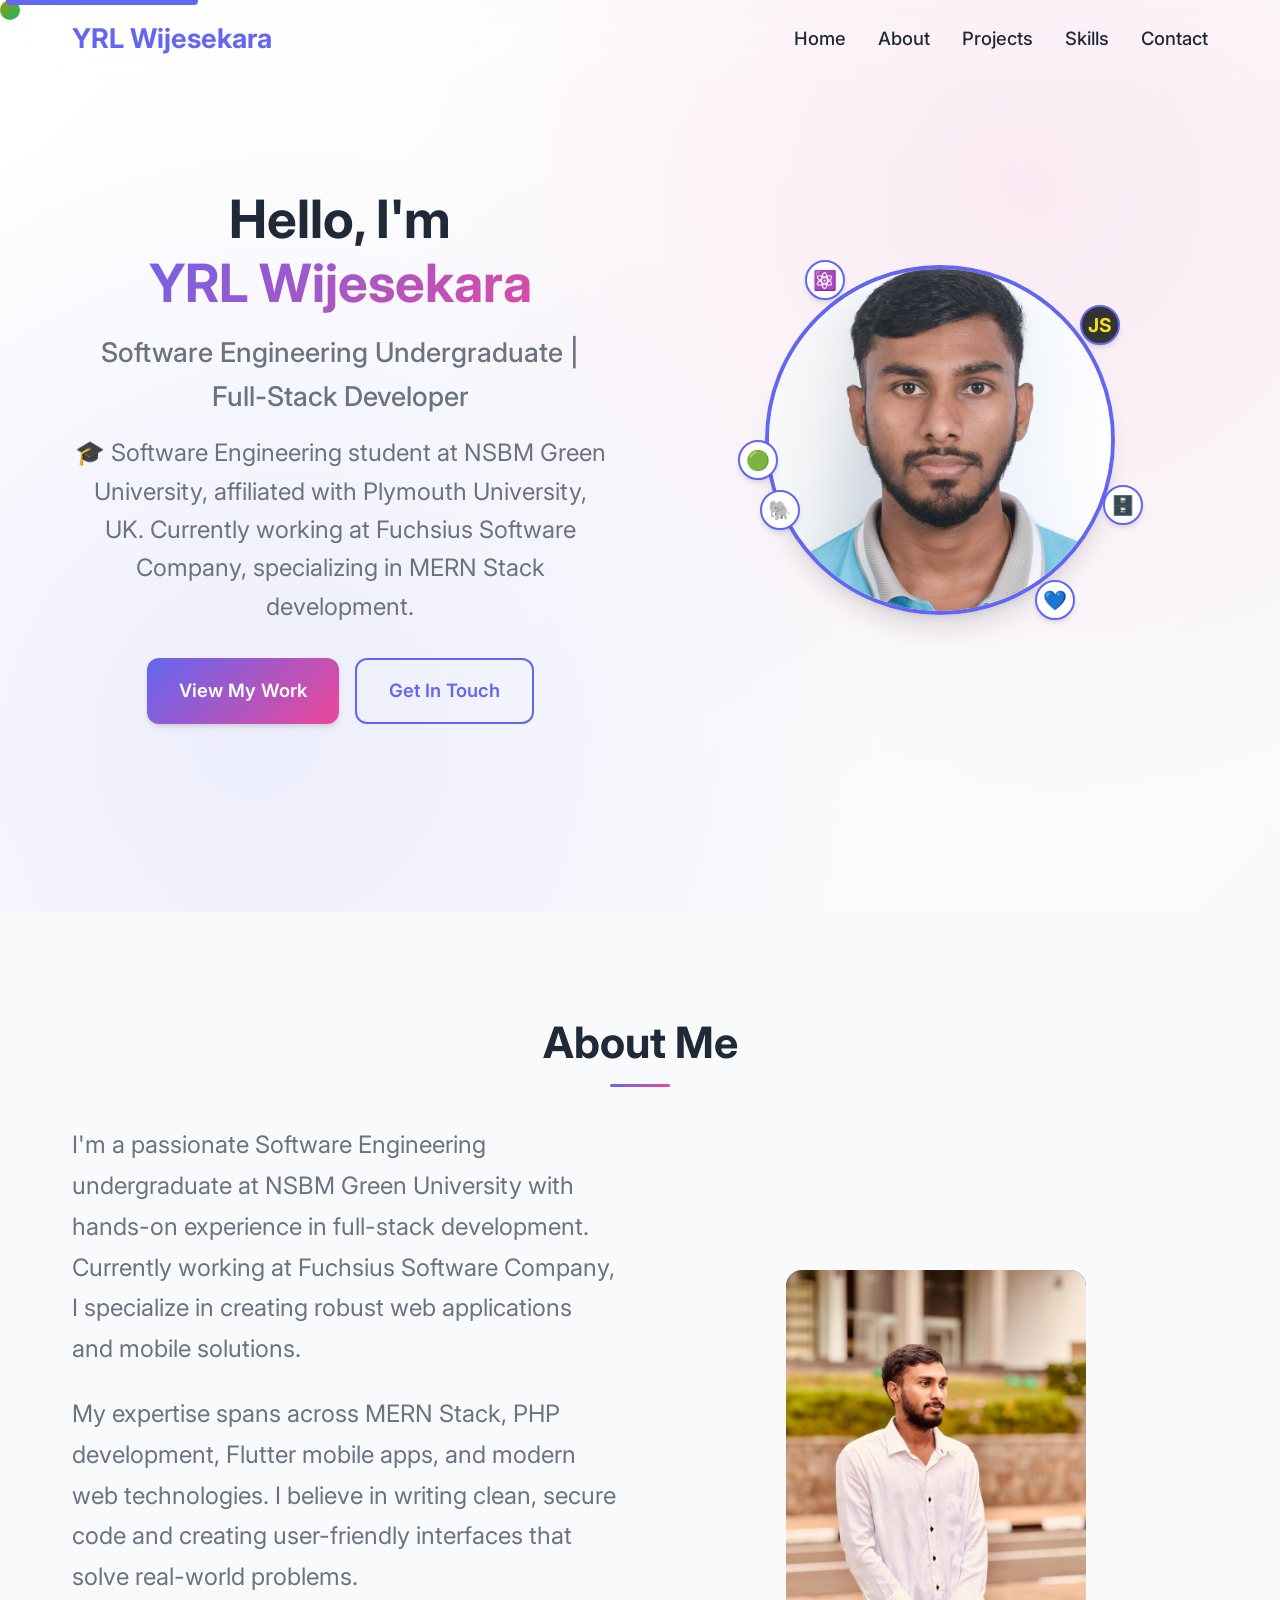
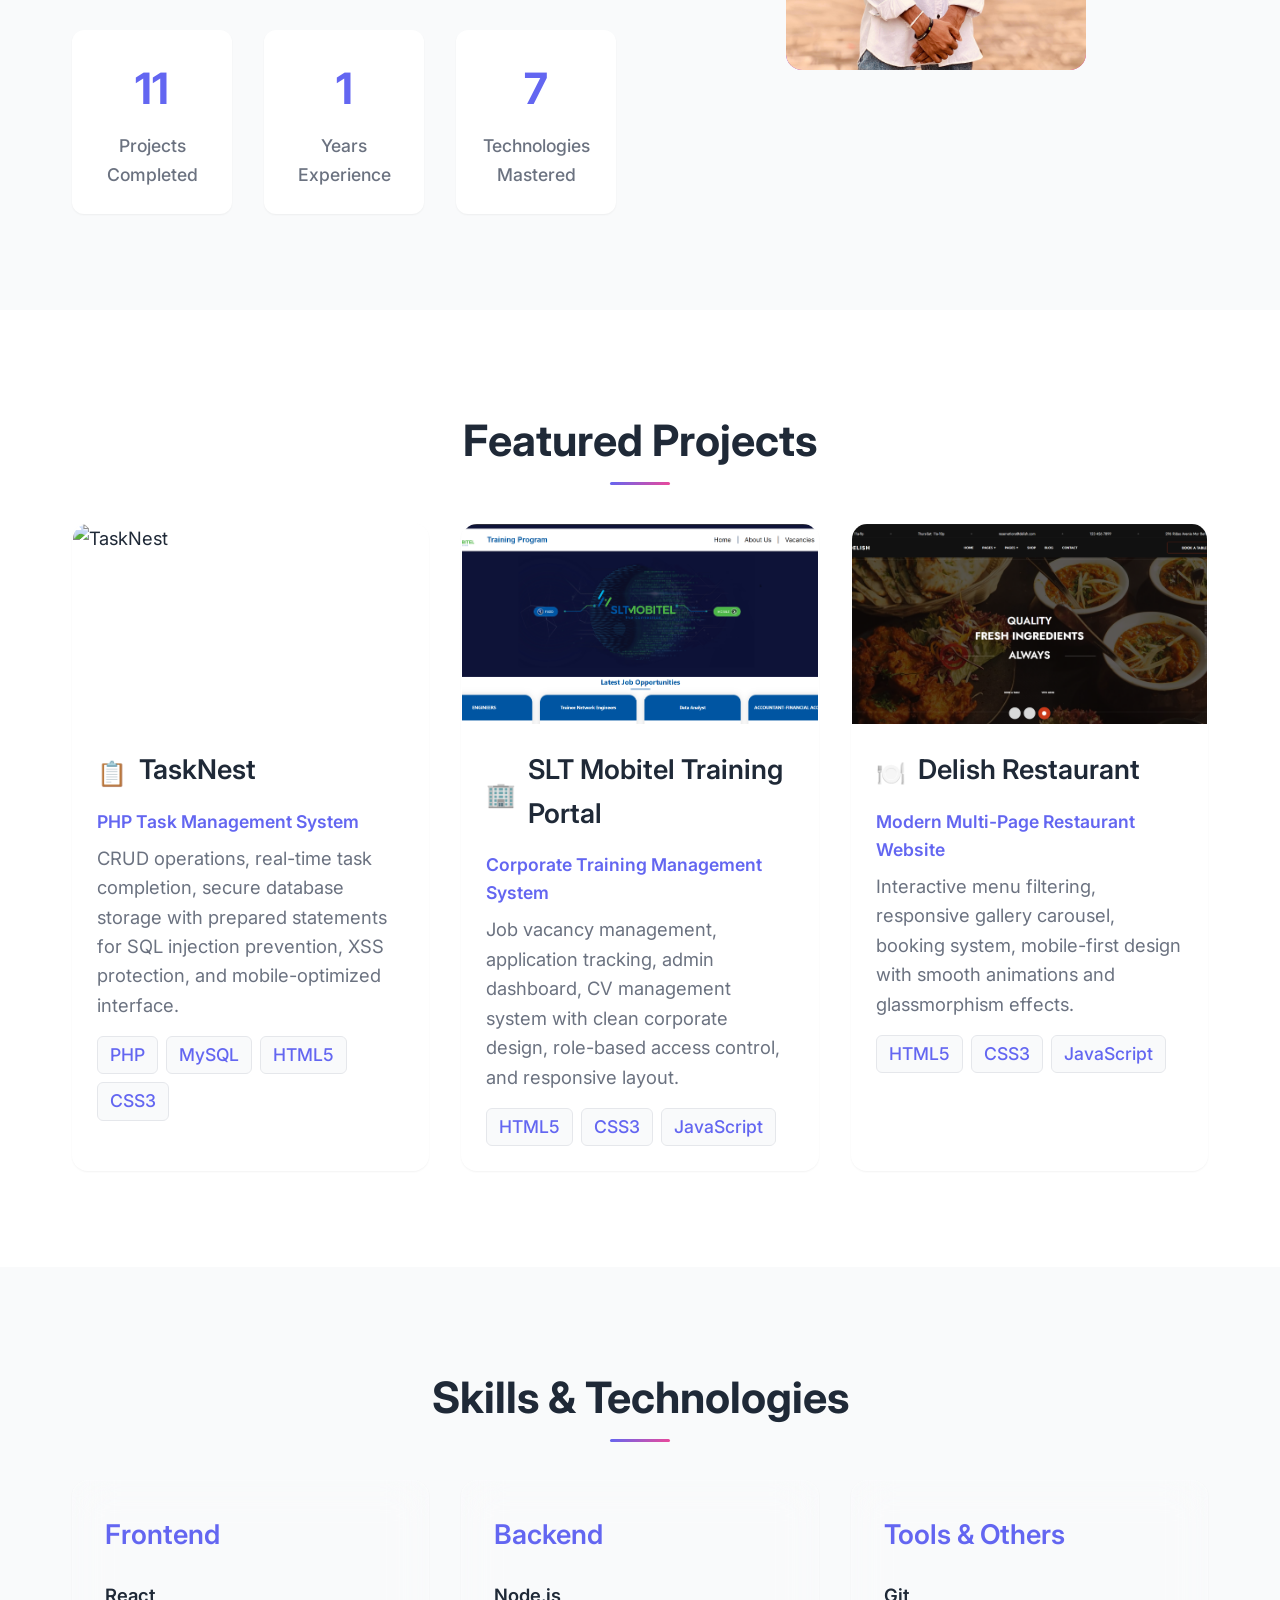
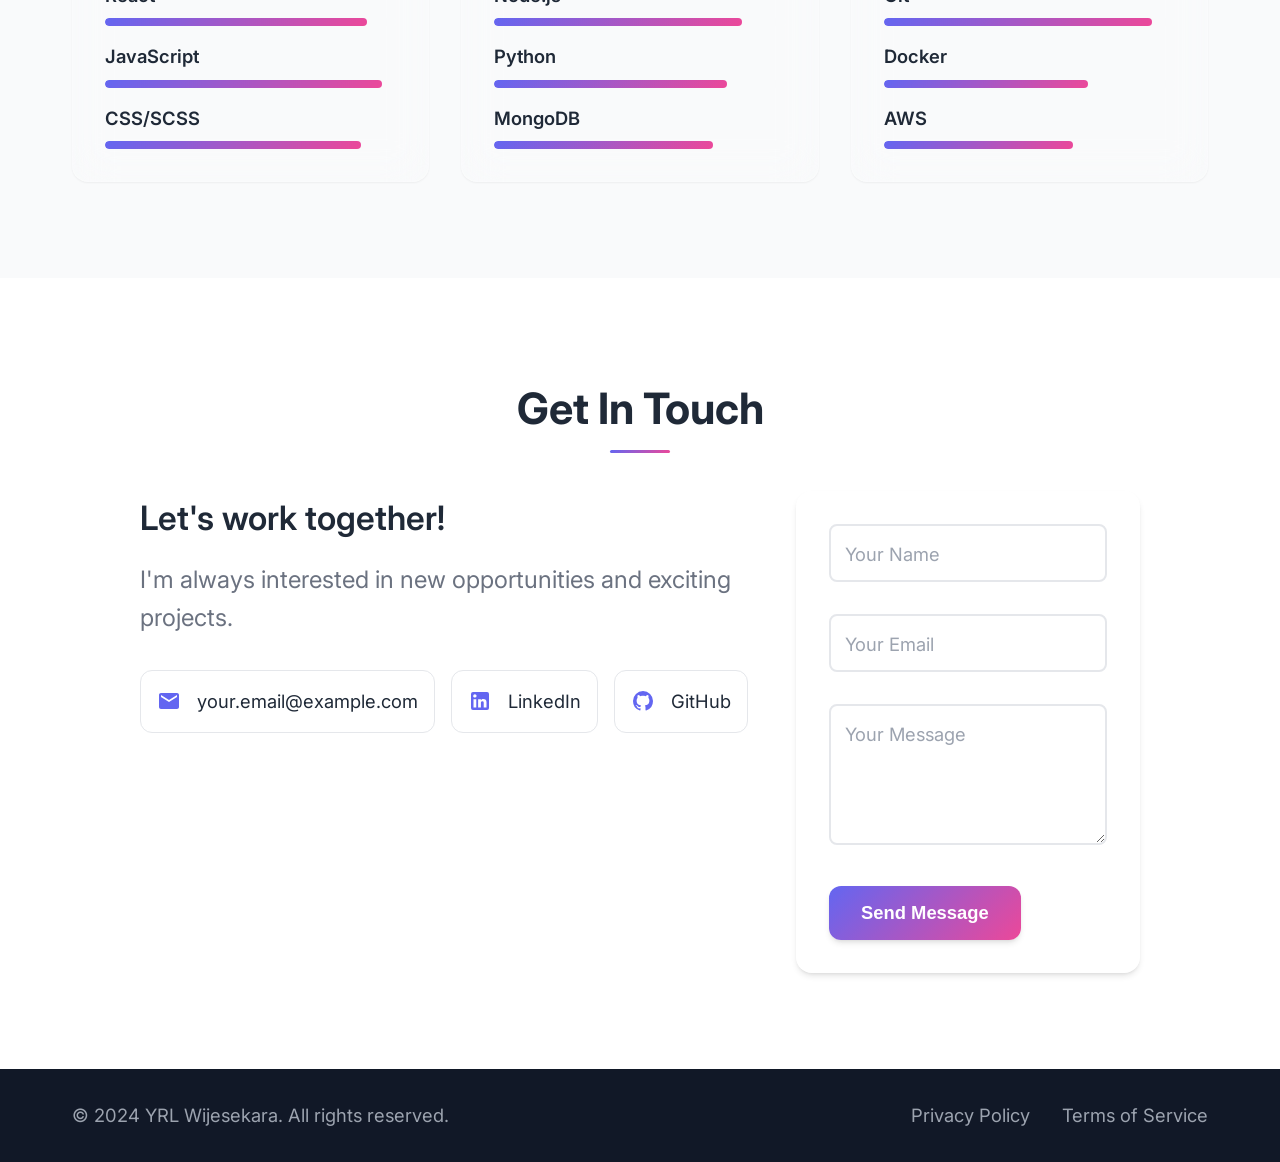
==== index.html @ 7fda1eec "Create Home page of portfolio" ====
<!DOCTYPE html>
<html lang="en">
<head>
    <meta charset="UTF-8">
    <meta name="viewport" content="width=device-width, initial-scale=1.0">
    <title>YRL Wijesekara - Software Engineer Portfolio</title>
    <link rel="stylesheet" href="styles.css">
    <link rel="preconnect" href="https://fonts.googleapis.com">
    <link rel="preconnect" href="https://fonts.gstatic.com" crossorigin>
    <link href="https://fonts.googleapis.com/css2?family=Inter:wght@300;400;500;600;700&display=swap" rel="stylesheet">
    <link rel="stylesheet" href="https://cdn.jsdelivr.net/npm/bootstrap-icons@1.11.1/font/bootstrap-icons.css">
</head>
<body>
    <div class="cursor-follower"></div>
    
    <nav class="navbar" role="navigation" aria-label="Main navigation">
        <div class="nav-container">
            <a href="index.html" class="nav-brand">YRL Wijesekara</a>
            <ul class="nav-menu">
                <li><a href="index.html" class="nav-link">Home</a></li>
                <li><a href="pages/about.html" class="nav-link">About</a></li>
                <li><a href="pages/projects.html" class="nav-link">Projects</a></li>
                <li><a href="pages/skills.html" class="nav-link">Skills</a></li>
                <li><a href="pages/contact.html" class="nav-link">Contact</a></li>
            </ul>
            <button class="nav-toggle" aria-label="Toggle navigation menu" id="navToggle">
                <i class="bi bi-list" id="menuIcon"></i>
            </button>
        </div>
        <div class="nav-progress"></div>
    </nav>

    <main>
        <section id="home" class="hero">
            <div class="container">
                <div class="hero-container">
                    <div class="hero-content">
                        <h1 class="hero-title">
                            <span class="reveal-text">Hello, I'm</span>
                            <span class="hero-name reveal-text">YRL Wijesekara</span>
                        </h1>
                        <p class="hero-subtitle reveal-text">Software Engineering Undergraduate | Full-Stack Developer</p>
                        <p class="hero-description reveal-text">
                            🎓 Software Engineering student at NSBM Green University, affiliated with Plymouth University, UK. 
                            Currently working at Fuchsius Software Company, specializing in MERN Stack development.
                        </p>
                        <div class="hero-buttons reveal-text">
                            <a href="pages/projects.html" class="btn btn-primary">View My Work</a>
                            <a href="pages/contact.html" class="btn btn-secondary">Get In Touch</a>
                        </div>
                    </div>
                    <div class="hero-visual">
                        <div class="hero-image-container">
                            <div class="hero-image">
                                <img src="./assets/images/profile/myimage.jpg" alt="YRL Wijesekara" class="hero-profile-img" loading="eager">
                                <div class="hero-image-overlay"></div>
                            </div>
                            <div class="floating-elements">
                                <div class="tech-icon tech-react">⚛️</div>
                                <div class="tech-icon tech-js">JS</div>
                                <div class="tech-icon tech-php">🐘</div>
                                <div class="tech-icon tech-flutter">💙</div>
                                <div class="tech-icon tech-node">🟢</div>
                                <div class="tech-icon tech-mysql">🗄️</div>
                            </div>
                        </div>
                       
                    </div>
                </div>
            </div>
        </section>

        <section id="about" class="about">
            <div class="container">
                <h2 class="section-title reveal-text">About Me</h2>
                <div class="about-grid">
                    <div class="about-text">
                        <p class="reveal-text">
                            I'm a passionate Software Engineering undergraduate at NSBM Green University with 
                            hands-on experience in full-stack development. Currently working at Fuchsius Software Company, 
                            I specialize in creating robust web applications and mobile solutions.
                        </p>
                        <p class="reveal-text">
                            My expertise spans across MERN Stack, PHP development, Flutter mobile apps, and modern web technologies. 
                            I believe in writing clean, secure code and creating user-friendly interfaces that solve real-world problems.
                        </p>
                        <div class="stats reveal-text">
                            <div class="stat-item">
                                <span class="stat-number" data-count="15">0</span>
                                <span class="stat-label">Projects Completed</span>
                            </div>
                            <div class="stat-item">
                                <span class="stat-number" data-count="2">0</span>
                                <span class="stat-label">Years Experience</span>
                            </div>
                            <div class="stat-item">
                                <span class="stat-number" data-count="10">0</span>
                                <span class="stat-label">Technologies Mastered</span>
                            </div>
                        </div>
                    </div>
                    <div class="about-image">
                        <div class="image-placeholder reveal-text">
                            <img src="./assets/images/profile/image.jpeg" alt="Profile Image" class="profile-img" loading="lazy">
                            <div class="image-overlay"></div>
                        </div>
                    </div>
                </div>
            </div>
        </section>

        <section id="projects" class="projects">
            <div class="container">
                <h2 class="section-title reveal-text">Featured Projects</h2>
                <div class="projects-grid">
                    <article class="project-card reveal-text">
                        <div class="project-image">
                            <img src="assets/images/projects/tasknest.jpg" alt="TaskNest" class="project-img" loading="lazy">
                            <div class="project-overlay">
                                <div class="project-links">
                                    <a href="#" class="project-link" aria-label="View live demo">
                                        <svg viewBox="0 0 24 24" width="20" height="20">
                                            <path fill="currentColor" d="M12 2C6.48 2 2 6.48 2 12s4.48 10 10 10 10-4.48 10-10S17.52 2 12 2zm-2 15l-5-5 1.41-1.41L10 14.17l7.59-7.59L19 8l-9 9z"/>
                                        </svg>
                                    </a>
                                    <a href="#" class="project-link" aria-label="View source code">
                                        <svg viewBox="0 0 24 24" width="20" height="20">
                                            <path fill="currentColor" d="M12 2A10 10 0 0 0 2 12a10 10 0 0 0 6.84 9.49c.5.08.66-.23.66-.5v-1.69c-2.77.6-3.36-1.34-3.36-1.34-.46-1.16-1.11-1.47-1.11-1.47-.91-.62.07-.6.07-.6 1 .07 1.53 1.03 1.53 1.03.87 1.52 2.34 1.07 2.91.83.09-.65.35-1.09.63-1.34-2.22-.25-4.55-1.11-4.55-4.92 0-1.11.38-2 1.03-2.71-.1-.25-.45-1.29.1-2.64 0 0 .84-.27 2.75 1.02.79-.22 1.65-.33 2.5-.33.85 0 1.71.11 2.5.33 1.91-1.29 2.75-1.02 2.75-1.02.55 1.35.2 2.39.1 2.64.65.71 1.03 1.6 1.03 2.71 0 3.82-2.34 4.66-4.57 4.91.36.31.69.92.69 1.85V21c0 .27.16.59.67.5A10 10 0 0 0 22 12 10 10 0 0 0 12 2Z"/>
                                        </svg>
                                    </a>
                                </div>
                            </div>
                        </div>
                        <div class="project-content">
                            <div class="project-header">
                                <span class="project-emoji">📋</span>
                                <h3 class="project-title">TaskNest</h3>
                            </div>
                            <p class="project-subtitle">PHP Task Management System</p>
                            <p class="project-description">
                                CRUD operations, real-time task completion, secure database storage with prepared statements for SQL injection prevention, XSS protection, and mobile-optimized interface.
                            </p>
                            <div class="project-tech">
                                <span class="tech-tag">PHP</span>
                                <span class="tech-tag">MySQL</span>
                                <span class="tech-tag">HTML5</span>
                                <span class="tech-tag">CSS3</span>
                            </div>
                        </div>
                    </article>

                    <article class="project-card reveal-text">
                        <div class="project-image">
                            <img src="./assets/jobportal/Home Page.png" alt="SLT Mobitel Training Portal" class="project-img" loading="lazy">
                            <div class="project-overlay">
                                <div class="project-links">
                                    
                                    <a href="https://github.com/yrlwijesekara/mobitel_jobportal" class="project-link" aria-label="View source code">
                                        <svg viewBox="0 0 24 24" width="20" height="20">
                                            <path fill="currentColor" d="M12 2A10 10 0 0 0 2 12a10 10 0 0 0 6.84 9.49c.5.08.66-.23.66-.5v-1.69c-2.77.6-3.36-1.34-3.36-1.34-.46-1.16-1.11-1.47-1.11-1.47-.91-.62.07-.6.07-.6 1 .07 1.53 1.03 1.53 1.03.87 1.52 2.34 1.07 2.91.83.09-.65.35-1.09.63-1.34-2.22-.25-4.55-1.11-4.55-4.92 0-1.11.38-2 1.03-2.71-.1-.25-.45-1.29.1-2.64 0 0 .84-.27 2.75 1.02.79-.22 1.65-.33 2.5-.33.85 0 1.71.11 2.5.33 1.91-1.29 2.75-1.02 2.75-1.02.55 1.35.2 2.39.1 2.64.65.71 1.03 1.6 1.03 2.71 0 3.82-2.34 4.66-4.57 4.91.36.31.69.92.69 1.85V21c0 .27.16.59.67.5A10 10 0 0 0 22 12 10 10 0 0 0 12 2Z"/>
                                        </svg>
                                    </a>
                                </div>
                            </div>
                        </div>
                        <div class="project-content">
                            <div class="project-header">
                                <span class="project-emoji">🏢</span>
                                <h3 class="project-title">SLT Mobitel Training Portal</h3>
                            </div>
                            <p class="project-subtitle">Corporate Training Management System</p>
                            <p class="project-description">
                                Job vacancy management, application tracking, admin dashboard, CV management system with clean corporate design, role-based access control, and responsive layout.
                            </p>
                            <div class="project-tech">
                                <span class="tech-tag">HTML5</span>
                                <span class="tech-tag">CSS3</span>
                                <span class="tech-tag">JavaScript</span>
                            </div>
                        </div>
                    </article>

                    <article class="project-card reveal-text">
                        <div class="project-image">
                            <img src="./assets/delish/delish-home.png" alt="Delish Restaurant" class="project-img" loading="lazy">
                            <div class="project-overlay">
                                <div class="project-links">
                                     <a href="https://github.com/yrlwijesekara/delish" class="project-link" aria-label="View source code">
                                        <svg viewBox="0 0 24 24" width="20" height="20">
                                            <path fill="currentColor" d="M12 2A10 10 0 0 0 2 12a10 10 0 0 0 6.84 9.49c.5.08.66-.23.66-.5v-1.69c-2.77.6-3.36-1.34-3.36-1.34-.46-1.16-1.11-1.47-1.11-1.47-.91-.62.07-.6.07-.6 1 .07 1.53 1.03 1.53 1.03.87 1.52 2.34 1.07 2.91.83.09-.65.35-1.09.63-1.34-2.22-.25-4.55-1.11-4.55-4.92 0-1.11.38-2 1.03-2.71-.1-.25-.45-1.29.1-2.64 0 0 .84-.27 2.75 1.02.79-.22 1.65-.33 2.5-.33.85 0 1.71.11 2.5.33 1.91-1.29 2.75-1.02 2.75-1.02.55 1.35.2 2.39.1 2.64.65.71 1.03 1.6 1.03 2.71 0 3.82-2.34 4.66-4.57 4.91.36.31.69.92.69 1.85V21c0 .27.16.59.67.5A10 10 0 0 0 22 12 10 10 0 0 0 12 2Z"/>
                                        </svg>
                                    </a>
                                </div>
                            </div>
                        </div>
                        <div class="project-content">
                            <div class="project-header">
                                <span class="project-emoji">🍽️</span>
                                <h3 class="project-title">Delish Restaurant</h3>
                            </div>
                            <p class="project-subtitle">Modern Multi-Page Restaurant Website</p>
                            <p class="project-description">
                                Interactive menu filtering, responsive gallery carousel, booking system, mobile-first design with smooth animations and glassmorphism effects.
                            </p>
                            <div class="project-tech">
                                <span class="tech-tag">HTML5</span>
                                <span class="tech-tag">CSS3</span>
                                <span class="tech-tag">JavaScript</span>
                            </div>
                        </div>
                    </article>
                </div>
            </div>
        </section>

        <section id="skills" class="skills">
            <div class="container">
                <h2 class="section-title reveal-text">Skills & Technologies</h2>
                <div class="skills-grid">
                    <div class="skill-category reveal-text">
                        <h3 class="skill-category-title">Frontend</h3>
                        <div class="skill-items">
                            <div class="skill-item">
                                <span class="skill-name">React</span>
                                <div class="skill-bar">
                                    <div class="skill-progress" data-progress="90"></div>
                                </div>
                            </div>
                            <div class="skill-item">
                                <span class="skill-name">JavaScript</span>
                                <div class="skill-bar">
                                    <div class="skill-progress" data-progress="95"></div>
                                </div>
                            </div>
                            <div class="skill-item">
                                <span class="skill-name">CSS/SCSS</span>
                                <div class="skill-bar">
                                    <div class="skill-progress" data-progress="88"></div>
                                </div>
                            </div>
                        </div>
                    </div>

                    <div class="skill-category reveal-text">
                        <h3 class="skill-category-title">Backend</h3>
                        <div class="skill-items">
                            <div class="skill-item">
                                <span class="skill-name">Node.js</span>
                                <div class="skill-bar">
                                    <div class="skill-progress" data-progress="85"></div>
                                </div>
                            </div>
                            <div class="skill-item">
                                <span class="skill-name">Python</span>
                                <div class="skill-bar">
                                    <div class="skill-progress" data-progress="80"></div>
                                </div>
                            </div>
                            <div class="skill-item">
                                <span class="skill-name">MongoDB</span>
                                <div class="skill-bar">
                                    <div class="skill-progress" data-progress="75"></div>
                                </div>
                            </div>
                        </div>
                    </div>

                    <div class="skill-category reveal-text">
                        <h3 class="skill-category-title">Tools & Others</h3>
                        <div class="skill-items">
                            <div class="skill-item">
                                <span class="skill-name">Git</span>
                                <div class="skill-bar">
                                    <div class="skill-progress" data-progress="92"></div>
                                </div>
                            </div>
                            <div class="skill-item">
                                <span class="skill-name">Docker</span>
                                <div class="skill-bar">
                                    <div class="skill-progress" data-progress="70"></div>
                                </div>
                            </div>
                            <div class="skill-item">
                                <span class="skill-name">AWS</span>
                                <div class="skill-bar">
                                    <div class="skill-progress" data-progress="65"></div>
                                </div>
                            </div>
                        </div>
                    </div>
                </div>
            </div>
        </section>

        <section id="contact" class="contact">
            <div class="container">
                <h2 class="section-title reveal-text">Get In Touch</h2>
                <div class="contact-content">
                    <div class="contact-info reveal-text">
                        <h3>Let's work together!</h3>
                        <p>I'm always interested in new opportunities and exciting projects.</p>
                        <div class="contact-methods">
                            <a href="mailto:your.email@example.com" class="contact-method">
                                <svg viewBox="0 0 24 24" width="24" height="24">
                                    <path fill="currentColor" d="M20 4H4c-1.1 0-1.99.9-1.99 2L2 18c0 1.1.9 2 2 2h16c1.1 0 2-.9 2-2V6c0-1.1-.9-2-2-2zm0 4l-8 5-8-5V6l8 5 8-5v2z"/>
                                </svg>
                                <span>your.email@example.com</span>
                            </a>
                            <a href="https://linkedin.com/in/yourprofile" class="contact-method">
                                <svg viewBox="0 0 24 24" width="24" height="24">
                                    <path fill="currentColor" d="M19 3a2 2 0 0 1 2 2v14a2 2 0 0 1-2 2H5a2 2 0 0 1-2-2V5a2 2 0 0 1 2-2h14m-.5 15.5v-5.3a3.26 3.26 0 0 0-3.26-3.26c-.85 0-1.84.52-2.32 1.3v-1.11h-2.79v8.37h2.79v-4.93c0-.77.62-1.4 1.39-1.4a1.4 1.4 0 0 1 1.4 1.4v4.93h2.79M6.88 8.56a1.68 1.68 0 0 0 1.68-1.68c0-.93-.75-1.69-1.68-1.69a1.69 1.69 0 0 0-1.69 1.69c0 .93.76 1.68 1.69 1.68m1.39 9.94v-8.37H5.5v8.37h2.77z"/>
                                </svg>
                                <span>LinkedIn</span>
                            </a>
                            <a href="https://github.com/yourusername" class="contact-method">
                                <svg viewBox="0 0 24 24" width="24" height="24">
                                    <path fill="currentColor" d="M12 2A10 10 0 0 0 2 12a10 10 0 0 0 6.84 9.49c.5.08.66-.23.66-.5v-1.69c-2.77.6-3.36-1.34-3.36-1.34-.46-1.16-1.11-1.47-1.11-1.47-.91-.62.07-.6.07-.6 1 .07 1.53 1.03 1.53 1.03.87 1.52 2.34 1.07 2.91.83.09-.65.35-1.09.63-1.34-2.22-.25-4.55-1.11-4.55-4.92 0-1.11.38-2 1.03-2.71-.1-.25-.45-1.29.1-2.64 0 0 .84-.27 2.75 1.02.79-.22 1.65-.33 2.5-.33.85 0 1.71.11 2.5.33 1.91-1.29 2.75-1.02 2.75-1.02.55 1.35.2 2.39.1 2.64.65.71 1.03 1.6 1.03 2.71 0 3.82-2.34 4.66-4.57 4.91.36.31.69.92.69 1.85V21c0 .27.16.59.67.5A10 10 0 0 0 22 12 10 10 0 0 0 12 2Z"/>
                                </svg>
                                <span>GitHub</span>
                            </a>
                        </div>
                    </div>
                    <form class="contact-form reveal-text">
                        <div class="form-group">
                            <input type="text" id="name" name="name" required>
                            <label for="name">Your Name</label>
                        </div>
                        <div class="form-group">
                            <input type="email" id="email" name="email" required>
                            <label for="email">Your Email</label>
                        </div>
                        <div class="form-group">
                            <textarea id="message" name="message" rows="5" required></textarea>
                            <label for="message">Your Message</label>
                        </div>
                        <button type="submit" class="btn btn-primary">Send Message</button>
                    </form>
                </div>
            </div>
        </section>
    </main>

    <footer class="footer">
        <div class="container">
            <div class="footer-content">
                <p>&copy; 2024 YRL Wijesekara. All rights reserved.</p>
                <div class="footer-links">
                    <a href="#" class="footer-link">Privacy Policy</a>
                    <a href="#" class="footer-link">Terms of Service</a>
                </div>
            </div>
        </div>
    </footer>

    <script src="script.js"></script>
</body>
</html>
---- styles.css ----
:root {
  --primary-color: #6366f1;
  --primary-dark: #4f46e5;
  --secondary-color: #ec4899;
  --accent-color: #10b981;
  --text-primary: #1f2937;
  --text-secondary: #6b7280;
  --text-light: #9ca3af;
  --bg-primary: #ffffff;
  --bg-secondary: #f9fafb;
  --bg-dark: #111827;
  --surface: #ffffff;
  --surface-hover: #f3f4f6;
  --border-color: #e5e7eb;
  --shadow-sm: 0 1px 2px 0 rgb(0 0 0 / 0.05);
  --shadow-md: 0 4px 6px -1px rgb(0 0 0 / 0.1), 0 2px 4px -2px rgb(0 0 0 / 0.1);
  --shadow-lg: 0 10px 15px -3px rgb(0 0 0 / 0.1), 0 4px 6px -4px rgb(0 0 0 / 0.1);
  --shadow-xl: 0 20px 25px -5px rgb(0 0 0 / 0.1), 0 8px 10px -6px rgb(0 0 0 / 0.1);
  --gradient-primary: linear-gradient(135deg, var(--primary-color), var(--secondary-color));
  --gradient-secondary: linear-gradient(135deg, var(--accent-color), var(--primary-color));
  --glass-bg: rgba(255, 255, 255, 0.1);
  --glass-border: rgba(255, 255, 255, 0.2);
  --blur-amount: blur(20px);
  --border-radius-sm: 0.375rem;
  --border-radius-md: 0.5rem;
  --border-radius-lg: 0.75rem;
  --border-radius-xl: 1rem;
  --transition-fast: 0.15s ease;
  --transition-normal: 0.3s ease;
  --transition-slow: 0.5s ease;
  --font-size-xs: clamp(0.75rem, 0.7rem + 0.25vw, 1rem);
  --font-size-sm: clamp(0.875rem, 0.8rem + 0.375vw, 1.125rem);
  --font-size-base: clamp(1rem, 0.95rem + 0.25vw, 1.25rem);
  --font-size-lg: clamp(1.125rem, 1rem + 0.625vw, 1.5rem);
  --font-size-xl: clamp(1.25rem, 1.1rem + 0.75vw, 1.875rem);
  --font-size-2xl: clamp(1.5rem, 1.3rem + 1vw, 2.25rem);
  --font-size-3xl: clamp(1.875rem, 1.6rem + 1.375vw, 3rem);
  --font-size-4xl: clamp(2.25rem, 1.9rem + 1.75vw, 3.75rem);
  --container-padding: clamp(1rem, 4vw, 2rem);
  --section-padding: clamp(3rem, 8vw, 6rem);
}

@media (prefers-color-scheme: dark) {
  :root {
    --text-primary: #f9fafb;
    --text-secondary: #d1d5db;
    --text-light: #9ca3af;
    --bg-primary: #111827;
    --bg-secondary: #1f2937;
    --bg-dark: #030712;
    --surface: #1f2937;
    --surface-hover: #374151;
    --border-color: #374151;
    --glass-bg: rgba(0, 0, 0, 0.3);
    --glass-border: rgba(255, 255, 255, 0.1);
  }
}

@media (prefers-reduced-motion: reduce) {
  *,
  *::before,
  *::after {
    animation-duration: 0.01ms !important;
    animation-iteration-count: 1 !important;
    transition-duration: 0.01ms !important;
  }
}

* {
  margin: 0;
  padding: 0;
  box-sizing: border-box;
}

html {
  scroll-behavior: smooth;
  scroll-padding-top: 4rem;
}

body {
  font-family: 'Inter', -apple-system, BlinkMacSystemFont, 'Segoe UI', Roboto, sans-serif;
  font-size: var(--font-size-base);
  line-height: 1.6;
  color: var(--text-primary);
  background-color: var(--bg-primary);
  overflow-x: hidden;
}

.container {
  max-width: 1200px;
  margin: 0 auto;
  padding: 0 var(--container-padding);
}

.cursor-follower {
  position: fixed;
  top: 0;
  left: 0;
  width: 20px;
  height: 20px;
  background: var(--gradient-primary);
  border-radius: 50%;
  pointer-events: none;
  z-index: 9999;
  opacity: 0;
  transform: translate(-50%, -50%);
  transition: opacity var(--transition-fast), transform var(--transition-fast);
  mix-blend-mode: difference;
}

.navbar {
  position: fixed;
  top: 0;
  left: 0;
  right: 0;
  z-index: 1000;
  background: rgba(255, 255, 255, 0.95);
  backdrop-filter: var(--blur-amount);
  border-bottom: 1px solid var(--border-color);
  transition: all var(--transition-normal);
}

.nav-container {
  display: flex;
  justify-content: space-between;
  align-items: center;
  padding: 1rem var(--container-padding);
  max-width: 1200px;
  margin: 0 auto;
}

.nav-brand {
  font-size: var(--font-size-xl);
  font-weight: 700;
  color: var(--primary-color);
  text-decoration: none;
  transition: transform var(--transition-fast);
}

.nav-brand:hover {
  transform: scale(1.05);
}

.nav-menu {
  display: none;
  list-style: none;
  gap: 2rem;
}

.nav-link {
  color: var(--text-primary);
  text-decoration: none;
  font-weight: 500;
  position: relative;
  transition: color var(--transition-fast);
}

.nav-link::after {
  content: '';
  position: absolute;
  bottom: -4px;
  left: 0;
  width: 0;
  height: 2px;
  background: var(--gradient-primary);
  transition: width var(--transition-normal);
}

.nav-link:hover {
  color: var(--primary-color);
}

.nav-link:hover::after {
  width: 100%;
}

.nav-toggle {
  display: none;
  background: none;
  border: none;
  cursor: pointer;
  padding: 8px;
  font-size: 1.5rem;
  color: var(--text-primary);
  transition: color var(--transition-normal);
}

.nav-toggle:hover {
  color: var(--primary-color);
}

.nav-toggle i {
  transition: transform var(--transition-normal);
}

.nav-progress {
  position: absolute;
  bottom: 0;
  left: 0;
  height: 2px;
  background: var(--gradient-primary);
  width: 0;
  transition: width var(--transition-fast);
}

.hero {
  min-height: 100vh;
  display: flex;
  align-items: center;
  background: linear-gradient(135deg, var(--bg-primary) 0%, var(--bg-secondary) 100%);
  position: relative;
  overflow: hidden;
}

.hero::before {
  content: '';
  position: absolute;
  top: 0;
  left: 0;
  right: 0;
  bottom: 0;
  background: radial-gradient(circle at 20% 80%, rgba(99, 102, 241, 0.1) 0%, transparent 50%),
              radial-gradient(circle at 80% 20%, rgba(236, 72, 153, 0.1) 0%, transparent 50%);
  pointer-events: none;
}

.hero-container {
  display: grid;
  grid-template-columns: 1fr;
  gap: 3rem;
  align-items: center;
  justify-items: center;
  position: relative;
  z-index: 1;
  min-height: 80vh;
  text-align: center;
}

.hero-content {
  text-align: center;
  max-width: 800px;
  width: 100%;
}

.hero-visual {
  display: flex;
  justify-content: center;
  align-items: center;
  position: relative;
}

.hero-title {
  font-size: var(--font-size-4xl);
  font-weight: 700;
  margin-bottom: 1rem;
  line-height: 1.2;
}

.hero-name {
  background: var(--gradient-primary);
  -webkit-background-clip: text;
  background-clip: text;
  -webkit-text-fill-color: transparent;
  display: block;
}

.hero-subtitle {
  font-size: var(--font-size-xl);
  color: var(--text-secondary);
  margin-bottom: 1rem;
  font-weight: 500;
}

.hero-description {
  font-size: var(--font-size-lg);
  color: var(--text-secondary);
  margin-bottom: 2rem;
  max-width: 600px;
  margin-left: auto;
  margin-right: auto;
}

.hero-buttons {
  display: flex;
  flex-wrap: wrap;
  gap: 1rem;
  justify-content: center;
}

.btn {
  display: inline-flex;
  align-items: center;
  gap: 0.5rem;
  padding: 1rem 2rem;
  border: none;
  border-radius: var(--border-radius-lg);
  font-size: var(--font-size-base);
  font-weight: 600;
  text-decoration: none;
  cursor: pointer;
  transition: all var(--transition-normal);
  position: relative;
  overflow: hidden;
}

.btn::before {
  content: '';
  position: absolute;
  top: 0;
  left: -100%;
  width: 100%;
  height: 100%;
  background: linear-gradient(90deg, transparent, rgba(255, 255, 255, 0.2), transparent);
  transition: left var(--transition-slow);
}

.btn:hover::before {
  left: 100%;
}

.btn-primary {
  background: var(--gradient-primary);
  color: white;
  box-shadow: var(--shadow-md);
}

.btn-primary:hover {
  transform: translateY(-2px);
  box-shadow: var(--shadow-lg);
}

.btn-secondary {
  background: transparent;
  color: var(--primary-color);
  border: 2px solid var(--primary-color);
}

.btn-secondary:hover {
  background: var(--primary-color);
  color: white;
  transform: translateY(-2px);
}

.hero-visual {
  display: flex;
  justify-content: center;
  align-items: center;
  position: relative;
  min-height: 300px;
}

.floating-shapes {
  position: relative;
  width: 300px;
  height: 300px;
}

.shape {
  position: absolute;
  border-radius: var(--border-radius-xl);
  background: var(--gradient-primary);
  opacity: 0.1;
  animation: float 6s ease-in-out infinite;
}

.shape-1 {
  width: 100px;
  height: 100px;
  top: 20%;
  left: 10%;
  animation-delay: 0s;
}

.shape-2 {
  width: 80px;
  height: 80px;
  top: 60%;
  right: 20%;
  animation-delay: 2s;
}

.shape-3 {
  width: 60px;
  height: 60px;
  bottom: 10%;
  left: 50%;
  animation-delay: 4s;
}

@keyframes float {
  0%, 100% { transform: translateY(0px) rotate(0deg); }
  33% { transform: translateY(-20px) rotate(5deg); }
  66% { transform: translateY(10px) rotate(-3deg); }
}

section {
  padding: var(--section-padding) 0;
}

.section-title {
  font-size: var(--font-size-3xl);
  font-weight: 700;
  text-align: center;
  margin-bottom: 3rem;
  position: relative;
}

.section-title::after {
  content: '';
  position: absolute;
  bottom: -10px;
  left: 50%;
  transform: translateX(-50%);
  width: 60px;
  height: 3px;
  background: var(--gradient-primary);
  border-radius: 2px;
}

.about {
  background: var(--bg-secondary);
}

.about-grid {
  display: grid;
  grid-template-columns: 1fr;
  gap: 3rem;
  align-items: center;
}

.about-text p {
  font-size: var(--font-size-lg);
  color: var(--text-secondary);
  margin-bottom: 1.5rem;
  line-height: 1.7;
}

.stats {
  display: grid;
  grid-template-columns: repeat(auto-fit, minmax(150px, 1fr));
  gap: 2rem;
  margin-top: 2rem;
}

.stat-item {
  text-align: center;
  padding: 1.5rem;
  background: var(--surface);
  border-radius: var(--border-radius-lg);
  box-shadow: var(--shadow-sm);
  transition: transform var(--transition-normal), box-shadow var(--transition-normal);
}

.stat-item:hover {
  transform: translateY(-5px);
  box-shadow: var(--shadow-md);
}

.stat-number {
  display: block;
  font-size: var(--font-size-3xl);
  font-weight: 700;
  color: var(--primary-color);
  margin-bottom: 0.5rem;
}

.stat-label {
  font-size: var(--font-size-sm);
  color: var(--text-secondary);
  font-weight: 500;
}

.about-image {
  display: flex;
  justify-content: center;
}

.image-placeholder {
  width: 300px;
  height: 400px;
  background: var(--gradient-primary);
  border-radius: var(--border-radius-xl);
  position: relative;
  overflow: hidden;
}

.image-overlay {
  position: absolute;
  top: 0;
  left: 0;
  right: 0;
  bottom: 0;
  background: rgba(0, 0, 0, 0.2);
  opacity: 0;
  transition: opacity var(--transition-normal);
}

.image-placeholder:hover .image-overlay {
  opacity: 1;
}

.projects-grid {
  display: grid;
  grid-template-columns: repeat(auto-fit, minmax(300px, 1fr));
  gap: 2rem;
}

.project-card {
  background: var(--surface);
  border-radius: var(--border-radius-xl);
  overflow: hidden;
  box-shadow: var(--shadow-sm);
  transition: all var(--transition-normal);
  border: 1px solid var(--border-color);
}

.project-card:hover {
  transform: translateY(-10px);
  box-shadow: var(--shadow-xl);
  border-color: var(--primary-color);
}

.project-image {
  position: relative;
  height: 200px;
  overflow: hidden;
}

.project-placeholder {
  width: 100%;
  height: 100%;
  background: var(--gradient-secondary);
  transition: transform var(--transition-slow);
}

.project-card:hover .project-placeholder {
  transform: scale(1.1);
}

.project-overlay {
  position: absolute;
  top: 0;
  left: 0;
  right: 0;
  bottom: 0;
  background: rgba(0, 0, 0, 0.8);
  display: flex;
  align-items: center;
  justify-content: center;
  opacity: 0;
  transition: opacity var(--transition-normal);
}

.project-card:hover .project-overlay {
  opacity: 1;
}

.project-links {
  display: flex;
  gap: 1rem;
}

.project-link {
  display: flex;
  align-items: center;
  justify-content: center;
  width: 50px;
  height: 50px;
  background: var(--surface);
  border-radius: 50%;
  color: var(--text-primary);
  text-decoration: none;
  transition: all var(--transition-normal);
}

.project-link:hover {
  background: var(--primary-color);
  color: white;
  transform: scale(1.1);
}

.project-content {
  padding: 1.5rem;
}

.project-title {
  font-size: var(--font-size-xl);
  font-weight: 600;
  margin-bottom: 0.5rem;
  color: var(--text-primary);
}

.project-description {
  color: var(--text-secondary);
  margin-bottom: 1rem;
  line-height: 1.6;
}

.project-tech {
  display: flex;
  flex-wrap: wrap;
  gap: 0.5rem;
}

.tech-tag {
  padding: 0.25rem 0.75rem;
  background: var(--bg-secondary);
  color: var(--primary-color);
  border-radius: var(--border-radius-sm);
  font-size: var(--font-size-sm);
  font-weight: 500;
  border: 1px solid var(--border-color);
}

.skills {
  background: var(--bg-secondary);
}

.skills-grid {
  display: grid;
  grid-template-columns: repeat(auto-fit, minmax(300px, 1fr));
  gap: 2rem;
}

.skill-category {
  background: var(--surface);
  padding: 2rem;
  border-radius: var(--border-radius-xl);
  box-shadow: var(--shadow-sm);
  transition: transform var(--transition-normal), box-shadow var(--transition-normal);
}

.skill-category:hover {
  transform: translateY(-5px);
  box-shadow: var(--shadow-lg);
}

.skill-category-title {
  font-size: var(--font-size-xl);
  font-weight: 600;
  margin-bottom: 1.5rem;
  color: var(--primary-color);
}

.skill-items {
  display: flex;
  flex-direction: column;
  gap: 1rem;
}

.skill-item {
  display: flex;
  flex-direction: column;
  gap: 0.5rem;
}

.skill-name {
  font-weight: 500;
  color: var(--text-primary);
}

.skill-bar {
  height: 8px;
  background: var(--bg-secondary);
  border-radius: 4px;
  overflow: hidden;
  position: relative;
}

.skill-progress {
  height: 100%;
  background: var(--gradient-primary);
  border-radius: 4px;
  width: 0;
  transition: width 1s ease-out;
  position: relative;
}

.skill-progress::after {
  content: '';
  position: absolute;
  top: 0;
  left: -100%;
  width: 100%;
  height: 100%;
  background: linear-gradient(90deg, transparent, rgba(255, 255, 255, 0.4), transparent);
  animation: shimmer 2s infinite;
}

@keyframes shimmer {
  0% { left: -100%; }
  100% { left: 100%; }
}

.contact-content {
  display: grid;
  grid-template-columns: 1fr;
  gap: 3rem;
  max-width: 1000px;
  margin: 0 auto;
}

/* Wider form specifically for index page */
#contact .contact-form {
  max-width: 600px;
  width: 100%;
  margin: 0 auto;
}

.contact-info h3 {
  font-size: var(--font-size-2xl);
  font-weight: 600;
  margin-bottom: 1rem;
  color: var(--text-primary);
}

.contact-info p {
  font-size: var(--font-size-lg);
  color: var(--text-secondary);
  margin-bottom: 2rem;
  line-height: 1.6;
}

.contact-methods {
  display: flex;
  flex-direction: column;
  gap: 1rem;
}

.contact-method {
  display: flex;
  align-items: center;
  gap: 1rem;
  padding: 1rem;
  background: var(--surface);
  border-radius: var(--border-radius-lg);
  text-decoration: none;
  color: var(--text-primary);
  transition: all var(--transition-normal);
  border: 1px solid var(--border-color);
}

.contact-method:hover {
  background: var(--surface-hover);
  transform: translateX(10px);
  border-color: var(--primary-color);
}

.contact-method svg {
  color: var(--primary-color);
  flex-shrink: 0;
}

.contact-form {
  background: var(--surface);
  padding: 2rem;
  border-radius: var(--border-radius-xl);
  box-shadow: var(--shadow-md);
  border: 1px solid var(--border-color);
}

.form-group {
  position: relative;
  margin-bottom: 2rem;
}

.form-group input,
.form-group textarea {
  width: 100%;
  padding: 1rem;
  border: 2px solid var(--border-color);
  border-radius: var(--border-radius-md);
  background: var(--bg-primary);
  font-size: var(--font-size-base);
  color: var(--text-primary);
  transition: border-color var(--transition-normal);
  resize: vertical;
}

.form-group input:focus,
.form-group textarea:focus {
  outline: none;
  border-color: var(--primary-color);
}

.form-group label {
  position: absolute;
  top: 1rem;
  left: 1rem;
  font-size: var(--font-size-base);
  color: var(--text-light);
  pointer-events: none;
  transition: all var(--transition-normal);
}

.form-group input:focus + label,
.form-group textarea:focus + label,
.form-group input:valid + label,
.form-group textarea:valid + label {
  top: -0.5rem;
  left: 0.75rem;
  font-size: var(--font-size-sm);
  color: var(--primary-color);
  background: var(--surface);
  padding: 0 0.5rem;
}

.footer {
  background: var(--bg-dark);
  color: var(--text-light);
  padding: 2rem 0;
}

.footer-content {
  display: flex;
  flex-direction: column;
  align-items: center;
  gap: 1rem;
  text-align: center;
}

.footer-links {
  display: flex;
  gap: 2rem;
}

.footer-link {
  color: var(--text-light);
  text-decoration: none;
  transition: color var(--transition-fast);
}

.footer-link:hover {
  color: var(--primary-color);
}

.reveal-text {
  opacity: 0;
  transform: translateY(50px);
  transition: all var(--transition-slow);
}

.reveal-text.revealed {
  opacity: 1;
  transform: translateY(0);
}

/* Mobile Menu Styles */
@media (max-width: 767px) {
  .nav-toggle {
    display: block;
  }
  
  .nav-menu {
    position: fixed;
    top: 70px;
    left: 0;
    right: 0;
    background: var(--surface);
    backdrop-filter: var(--blur-amount);
    flex-direction: column;
    align-items: center;
    padding: 2rem 0;
    box-shadow: var(--shadow-lg);
    border-top: 1px solid var(--border-color);
    transform: translateY(-100%);
    opacity: 0;
    visibility: hidden;
    transition: all var(--transition-normal);
    z-index: 999;
    max-height: calc(100vh - 70px);
    overflow-y: auto;
  }
  
  .nav-menu.active {
    transform: translateY(0);
    opacity: 1;
    visibility: visible;
  }
  
  .nav-menu li {
    margin: 0.75rem 0;
    width: 100%;
    text-align: center;
  }
  
  .nav-link {
    font-size: var(--font-size-lg);
    padding: 1rem 2rem;
    display: block;
    width: 100%;
    border-radius: var(--border-radius-md);
    transition: all var(--transition-normal);
    position: relative;
  }
  
  .nav-link:hover {
    background: var(--bg-secondary);
    color: var(--primary-color);
    transform: translateX(5px);
  }
  
  .nav-link.active {
    background: var(--gradient-primary);
    color: white;
  }
}

@media (min-width: 768px) {
  .nav-menu {
    display: flex;
  }
  
  .nav-toggle {
    display: none;
  }
  
  .hero-container {
    grid-template-columns: 1fr 1fr;
    text-align: left;
  }
  
  .hero-content {
    text-align: left;
  }
  
  .hero-buttons {
    justify-content: flex-start;
  }
  
  .about-grid {
    grid-template-columns: 1fr 1fr;
  }
  
  .contact-content {
    grid-template-columns: 1fr 1fr;
  }
  
  .contact-methods {
    flex-direction: row;
  }
  
  .footer-content {
    flex-direction: row;
    justify-content: space-between;
  }
}

@media (min-width: 1024px) {
  .floating-shapes {
    width: 400px;
    height: 400px;
  }
  
  .projects-grid {
    grid-template-columns: repeat(3, 1fr);
  }
  
  .stats {
    grid-template-columns: repeat(3, 1fr);
  }
}

@media (min-width: 1200px) {
  .hero-visual {
    min-height: 500px;
  }
  
  .floating-shapes {
    width: 500px;
    height: 500px;
  }
}

@media (hover: hover) {
  .cursor-follower {
    opacity: 1;
  }
}

@supports (backdrop-filter: blur(20px)) {
  .navbar {
    background: var(--glass-bg);
    backdrop-filter: var(--blur-amount);
    border: 1px solid var(--glass-border);
  }
  
  .skill-category,
  .project-card,
  .contact-form {
    background: var(--glass-bg);
    backdrop-filter: var(--blur-amount);
    border: 1px solid var(--glass-border);
  }
}

@media (prefers-color-scheme: dark) {
  .navbar {
    background: rgba(17, 24, 39, 0.95);
    border-bottom-color: var(--border-color);
  }
  
  .hero {
    background: linear-gradient(135deg, var(--bg-primary) 0%, var(--bg-secondary) 100%);
  }
}

/* Additional styles for multi-page portfolio */

.profile-img {
  width: 100%;
  height: 100%;
  object-fit: cover;
  border-radius: var(--border-radius-xl);
}

.project-img {
  width: 100%;
  height: 100%;
  object-fit: cover;
  transition: transform var(--transition-slow);
}

.project-header {
  display: flex;
  align-items: center;
  gap: 0.75rem;
  margin-bottom: 0.5rem;
}

.project-emoji {
  font-size: 1.5rem;
}

.project-subtitle {
  font-size: var(--font-size-sm);
  color: var(--primary-color);
  font-weight: 600;
  margin-bottom: 0.5rem;
}

/* Page Hero Styles */
.page-hero {
  padding: 8rem 0 4rem;
  background: linear-gradient(135deg, var(--bg-primary) 0%, var(--bg-secondary) 100%);
  text-align: center;
}

.page-title {
  font-size: var(--font-size-4xl);
  font-weight: 700;
  margin-bottom: 1rem;
  background: var(--gradient-primary);
  -webkit-background-clip: text;
  background-clip: text;
  -webkit-text-fill-color: transparent;
}

.page-subtitle {
  font-size: var(--font-size-xl);
  color: var(--text-secondary);
  max-width: 600px;
  margin: 0 auto;
}

/* About Page Styles */
.about-detailed {
  padding: var(--section-padding) 0;
}

.about-grid-detailed {
  display: grid;
  grid-template-columns: 1fr;
  gap: 3rem;
}

.about-intro h2 {
  font-size: var(--font-size-2xl);
  font-weight: 600;
  margin-bottom: 1.5rem;
  color: var(--text-primary);
}

.about-intro p {
  font-size: var(--font-size-lg);
  line-height: 1.7;
  color: var(--text-secondary);
}

.experience-timeline {
  margin: 3rem 0;
}

.experience-timeline h3 {
  font-size: var(--font-size-xl);
  font-weight: 600;
  margin-bottom: 2rem;
  color: var(--primary-color);
}

.timeline {
  position: relative;
  padding-left: 2rem;
}

.timeline::before {
  content: '';
  position: absolute;
  left: 0.5rem;
  top: 0;
  bottom: 0;
  width: 2px;
  background: var(--gradient-primary);
}

.timeline-item {
  position: relative;
  margin-bottom: 2rem;
  padding-left: 2rem;
}

.timeline-dot {
  position: absolute;
  left: -1.5rem;
  top: 0.5rem;
  width: 12px;
  height: 12px;
  background: var(--primary-color);
  border-radius: 50%;
  border: 3px solid var(--bg-primary);
  box-shadow: 0 0 0 3px var(--primary-color);
}

.timeline-content h4 {
  font-size: var(--font-size-lg);
  font-weight: 600;
  color: var(--text-primary);
  margin-bottom: 0.25rem;
}

.timeline-date {
  font-size: var(--font-size-sm);
  color: var(--primary-color);
  font-weight: 500;
  margin-bottom: 0.5rem;
  display: block;
}

.timeline-content p {
  color: var(--text-secondary);
  line-height: 1.6;
}


.skills-detailed h3 {
  font-size: var(--font-size-xl);
  font-weight: 600;
  margin-bottom: 2rem;
  color: var(--primary-color);
}

.skills-categories {
  display: grid;
  gap: 2rem;
}

.skill-category-detailed {
  
  background: var(--surface);
  padding: 2rem;
  border-radius: var(--border-radius-lg);
  box-shadow: var(--shadow-sm);
  border: 1px solid var(--border-color);
}

.skill-category-detailed h4 {
  font-size: var(--font-size-lg);
  font-weight: 600;
  margin-bottom: 1rem;
  color: var(--text-primary);
}

.skills-list {
  display: flex;
  flex-wrap: wrap;
  gap: 0.5rem;
}

.skill-tag {
  padding: 0.5rem 1rem;
  background: var(--bg-secondary);
  color: var(--text-primary);
  border-radius: var(--border-radius-md);
  font-size: var(--font-size-sm);
  font-weight: 500;
  border: 1px solid var(--border-color);
  transition: all var(--transition-normal);
}

.skill-tag:hover {
  background: var(--primary-color);
  color: white;
  transform: translateY(-2px);
}

.about-sidebar {
  display: flex;
  flex-direction: column;
  gap: 2rem;
}

.profile-card {
  background: var(--surface);
  padding: 2rem;
  border-radius: var(--border-radius-xl);
  box-shadow: var(--shadow-md);
  border: 1px solid var(--border-color);
  text-align: center;
}

.profile-image {
  width: 150px;
  height: 150px;
  margin: 0 auto 1.5rem;
  border-radius: 50%;
  overflow: hidden;
  border: 4px solid var(--primary-color);
}

.profile-info h3 {
  font-size: var(--font-size-lg);
  font-weight: 600;
  margin-bottom: 1rem;
  color: var(--primary-color);
}

.facts-list {
  list-style: none;
  text-align: left;
}

.facts-list li {
  margin-bottom: 0.75rem;
  color: var(--text-secondary);
}

.facts-list strong {
  color: var(--text-primary);
}

.interests-card {
  background: var(--surface);
  padding: 2rem;
  border-radius: var(--border-radius-xl);
  box-shadow: var(--shadow-md);
  border: 1px solid var(--border-color);
}

.interests-card h3 {
  font-size: var(--font-size-lg);
  font-weight: 600;
  margin-bottom: 1.5rem;
  color: var(--primary-color);
  text-align: center;
}

.interests-grid {
  display: grid;
  grid-template-columns: repeat(2, 1fr);
  gap: 1rem;
}

.interest-item {
  display: flex;
  align-items: center;
  gap: 0.5rem;
  padding: 0.75rem;
  background: var(--bg-secondary);
  border-radius: var(--border-radius-md);
  font-size: var(--font-size-sm);
  font-weight: 500;
  transition: transform var(--transition-normal);
}

.interest-item:hover {
  transform: scale(1.05);
}

.interest-icon {
  font-size: 1.25rem;
}

.download-cv {
  margin-top: 1rem;
}

.btn-full {
  width: 100%;
  justify-content: center;
}

.btn svg {
  margin-right: 0.5rem;
}

.values-section {
  padding: var(--section-padding) 0;
  background: var(--bg-secondary);
}

.values-grid {
  display: grid;
  grid-template-columns: repeat(auto-fit, minmax(250px, 1fr));
  gap: 2rem;
  margin-top: 3rem;
}

.value-card {
  background: var(--surface);
  padding: 2rem;
  border-radius: var(--border-radius-xl);
  box-shadow: var(--shadow-sm);
  border: 1px solid var(--border-color);
  text-align: center;
  transition: transform var(--transition-normal), box-shadow var(--transition-normal);
}

.value-card:hover {
  transform: translateY(-5px);
  box-shadow: var(--shadow-lg);
}

.value-icon {
  font-size: 3rem;
  margin-bottom: 1rem;
}

.value-card h3 {
  font-size: var(--font-size-lg);
  font-weight: 600;
  margin-bottom: 1rem;
  color: var(--text-primary);
}

.value-card p {
  color: var(--text-secondary);
  line-height: 1.6;
}

/* Projects Page Styles */
.projects-filter {
  padding: 2rem 0;
  background: var(--bg-secondary);
}

.filter-buttons {
  display: flex;
  justify-content: center;
  flex-wrap: wrap;
  gap: 1rem;
}

.filter-btn {
  padding: 0.75rem 1.5rem;
  background: var(--surface);
  border: 1px solid var(--border-color);
  border-radius: var(--border-radius-lg);
  font-size: var(--font-size-sm);
  font-weight: 500;
  color: var(--text-primary);
  cursor: pointer;
  transition: all var(--transition-normal);
}

.filter-btn:hover,
.filter-btn.active {
  background: var(--primary-color);
  color: white;
  border-color: var(--primary-color);
  transform: translateY(-2px);
}

.projects-showcase {
  padding: var(--section-padding) 0;
}

.projects-grid-extended {
  display: grid;
  gap: 3rem;
}

.project-card-extended {
  background: var(--surface);
  border-radius: var(--border-radius-xl);
  overflow: hidden;
  box-shadow: var(--shadow-md);
  border: 1px solid var(--border-color);
  transition: all var(--transition-normal);
}

.project-card-extended:hover {
  transform: translateY(-10px);
  box-shadow: var(--shadow-xl);
}

.project-image-extended {
  position: relative;
  height: 300px;
  overflow: hidden;
}

.project-overlay-extended {
  position: absolute;
  top: 0;
  left: 0;
  right: 0;
  bottom: 0;
  background: rgba(0, 0, 0, 0.8);
  display: flex;
  align-items: center;
  justify-content: center;
  opacity: 0;
  transition: opacity var(--transition-normal);
}

.project-card-extended:hover .project-overlay-extended {
  opacity: 1;
}

.project-actions {
  display: flex;
  gap: 1rem;
}

.btn-sm {
  padding: 0.5rem 1rem;
  font-size: var(--font-size-sm);
}

.project-content-extended {
  padding: 2rem;
}

.project-meta {
  flex: 1;
}

.project-category {
  font-size: var(--font-size-xs);
  color: var(--primary-color);
  font-weight: 600;
  text-transform: uppercase;
  letter-spacing: 0.05em;
}

.project-features {
  margin: 1.5rem 0;
}

.project-features h4 {
  font-size: var(--font-size-base);
  font-weight: 600;
  margin-bottom: 0.75rem;
  color: var(--text-primary);
}

.project-features ul {
  list-style: none;
  padding: 0;
}

.project-features li {
  padding: 0.25rem 0;
  color: var(--text-secondary);
  position: relative;
  padding-left: 1.5rem;
}

.project-features li::before {
  content: '✓';
  position: absolute;
  left: 0;
  color: var(--accent-color);
  font-weight: bold;
}

.project-tech-extended {
  display: flex;
  flex-wrap: wrap;
  gap: 0.5rem;
  margin-top: 1.5rem;
}

.cta-section {
  padding: var(--section-padding) 0;
  background: var(--gradient-primary);
  text-align: center;
}

.cta-content {
  color: white;
}

.cta-content h2 {
  font-size: var(--font-size-3xl);
  font-weight: 700;
  margin-bottom: 1rem;
}

.cta-content p {
  font-size: var(--font-size-lg);
  margin-bottom: 2rem;
  opacity: 0.9;
}

.btn-lg {
  padding: 1.25rem 2.5rem;
  font-size: var(--font-size-lg);
  background: white;
  color: var(--primary-color);
}

.btn-lg:hover {
  background: var(--bg-secondary);
  transform: translateY(-3px);
}

/* Contact Page Styles */
.contact-main {
  padding: var(--section-padding) 0;
}

.contact-grid {
  display: grid;
  grid-template-columns: 1fr;
  gap: 4rem;
}

.contact-intro h2 {
  font-size: var(--font-size-2xl);
  font-weight: 600;
  margin-bottom: 1.5rem;
  color: var(--text-primary);
}

.contact-intro p {
  font-size: var(--font-size-lg);
  color: var(--text-secondary);
  line-height: 1.7;
}

.contact-methods-extended {
  margin: 3rem 0;
}

.contact-method-card {
  display: flex;
  align-items: flex-start;
  gap: 1rem;
  padding: 1.5rem;
  background: var(--surface);
  border-radius: var(--border-radius-lg);
  margin-bottom: 1rem;
  border: 1px solid var(--border-color);
  transition: all var(--transition-normal);
}

.contact-method-card:hover {
  transform: translateX(10px);
  box-shadow: var(--shadow-md);
  border-color: var(--primary-color);
}

.contact-icon {
  padding: 0.75rem;
  background: var(--bg-secondary);
  border-radius: var(--border-radius-md);
  color: var(--primary-color);
  flex-shrink: 0;
}

.contact-details h3 {
  font-size: var(--font-size-base);
  font-weight: 600;
  margin-bottom: 0.25rem;
  color: var(--text-primary);
}

.contact-details p {
  font-size: var(--font-size-base);
  color: var(--text-primary);
  margin-bottom: 0.25rem;
}

.contact-note {
  font-size: var(--font-size-sm);
  color: var(--text-light);
}

.social-links-extended h3 {
  font-size: var(--font-size-lg);
  font-weight: 600;
  margin-bottom: 1rem;
  color: var(--primary-color);
}

.social-grid {
  display: grid;
  grid-template-columns: repeat(2, 1fr);
  gap: 1rem;
}

.social-link {
  display: flex;
  align-items: center;
  gap: 0.75rem;
  padding: 1rem;
  background: var(--surface);
  border: 1px solid var(--border-color);
  border-radius: var(--border-radius-md);
  color: var(--text-primary);
  text-decoration: none;
  transition: all var(--transition-normal);
}

.social-link:hover {
  background: var(--primary-color);
  color: white;
  transform: translateY(-2px);
}

.availability-card {
  background: var(--surface);
  padding: 2rem;
  border-radius: var(--border-radius-xl);
  border: 1px solid var(--border-color);
  box-shadow: var(--shadow-sm);
}

.availability-status {
  display: flex;
  align-items: center;
  gap: 1rem;
  margin-bottom: 1rem;
}

.status-indicator {
  width: 12px;
  height: 12px;
  border-radius: 50%;
  background: var(--accent-color);
  position: relative;
}

.status-indicator.available::after {
  content: '';
  position: absolute;
  width: 12px;
  height: 12px;
  border-radius: 50%;
  background: var(--accent-color);
  animation: pulse 2s infinite;
}

@keyframes pulse {
  0% { transform: scale(1); opacity: 1; }
  100% { transform: scale(1.5); opacity: 0; }
}

.status-info h3 {
  font-size: var(--font-size-base);
  font-weight: 600;
  color: var(--text-primary);
  margin-bottom: 0.25rem;
}

.status-info p {
  font-size: var(--font-size-sm);
  color: var(--text-secondary);
}

.response-time {
  display: flex;
  align-items: center;
  gap: 0.5rem;
  font-size: var(--font-size-sm);
  color: var(--text-secondary);
}

.time-icon {
  font-size: 1rem;
}

.contact-form-extended {
  background: var(--surface);
  padding: 2.5rem;
  border-radius: var(--border-radius-xl);
  box-shadow: var(--shadow-lg);
  border: 1px solid var(--border-color);
}

.form-header {
  margin-bottom: 2rem;
  text-align: center;
}

.form-header h2 {
  font-size: var(--font-size-2xl);
  font-weight: 600;
  margin-bottom: 0.5rem;
  color: var(--text-primary);
}

.form-header p {
  color: var(--text-secondary);
}

.form-row {
  display: grid;
  grid-template-columns: 1fr;
  gap: 1rem;
}

.form-group select {
  width: 100%;
  padding: 1rem;
  border: 2px solid var(--border-color);
  border-radius: var(--border-radius-md);
  background: var(--bg-primary);
  font-size: var(--font-size-base);
  color: var(--text-primary);
  transition: border-color var(--transition-normal);
}

.form-group select:focus {
  outline: none;
  border-color: var(--primary-color);
}

.checkbox-group {
  display: flex;
  align-items: flex-start;
  gap: 0.75rem;
}

.checkbox-group input[type="checkbox"] {
  display: none;
}

.checkbox-label {
  display: flex;
  align-items: flex-start;
  gap: 0.75rem;
  cursor: pointer;
  font-size: var(--font-size-sm);
  color: var(--text-secondary);
  line-height: 1.5;
}

.checkbox-custom {
  width: 20px;
  height: 20px;
  border: 2px solid var(--border-color);
  border-radius: var(--border-radius-sm);
  position: relative;
  transition: all var(--transition-normal);
  flex-shrink: 0;
  margin-top: 2px;
}

.checkbox-group input[type="checkbox"]:checked + .checkbox-label .checkbox-custom {
  background: var(--primary-color);
  border-color: var(--primary-color);
}

.checkbox-group input[type="checkbox"]:checked + .checkbox-label .checkbox-custom::after {
  content: '✓';
  position: absolute;
  top: 50%;
  left: 50%;
  transform: translate(-50%, -50%);
  color: white;
  font-size: 12px;
  font-weight: bold;
}

.btn-loader {
  display: none;
}

.btn.loading .btn-text {
  display: none;
}

.btn.loading .btn-loader {
  display: block;
}

.faq-section {
  padding: var(--section-padding) 0;
  background: var(--bg-secondary);
}

.faq-grid {
  display: grid;
  gap: 1rem;
  max-width: 800px;
  margin: 0 auto;
}

.faq-item {
  background: var(--surface);
  border-radius: var(--border-radius-lg);
  border: 1px solid var(--border-color);
  overflow: hidden;
  transition: box-shadow var(--transition-normal);
}

.faq-item:hover {
  box-shadow: var(--shadow-md);
}

.faq-question {
  width: 100%;
  padding: 1.5rem;
  background: none;
  border: none;
  display: flex;
  justify-content: space-between;
  align-items: center;
  font-size: var(--font-size-base);
  font-weight: 600;
  color: var(--text-primary);
  cursor: pointer;
  transition: background-color var(--transition-normal);
}

.faq-question:hover {
  background: var(--bg-secondary);
}

.faq-icon {
  transition: transform var(--transition-normal);
  color: var(--primary-color);
}

.faq-item.active .faq-icon {
  transform: rotate(45deg);
}

.faq-answer {
  max-height: 0;
  overflow: hidden;
  transition: all var(--transition-normal);
}

.faq-item.active .faq-answer {
  max-height: 200px;
}

.faq-answer p {
  padding: 0 1.5rem 1.5rem;
  color: var(--text-secondary);
  line-height: 1.6;
}

/* Hero Image Animation Styles */
.hero-image-container {
  position: relative;
  display: flex;
  justify-content: center;
  align-items: center;
  margin-bottom: 2rem;
}

.hero-image {
  position: relative;
  width: 250px;
  height: 250px;
  border-radius: 50%;
  overflow: hidden;
  border: 4px solid var(--primary-color);
  box-shadow: var(--shadow-xl);
  animation: profileFloat 6s ease-in-out infinite;
}

.hero-profile-img {
  width: 100%;
  height: 100%;
  object-fit: cover;
  transition: transform var(--transition-slow);
}

.hero-image:hover .hero-profile-img {
  transform: scale(1.1);
}

.hero-image-overlay {
  position: absolute;
  top: 0;
  left: 0;
  right: 0;
  bottom: 0;
  background: var(--gradient-primary);
  opacity: 0;
  transition: opacity var(--transition-normal);
}

.hero-image:hover .hero-image-overlay {
  opacity: 0.2;
}

.floating-elements {
  position: absolute;
  width: 350px;
  height: 350px;
  pointer-events: none;
}

.tech-icon {
  position: absolute;
  width: 40px;
  height: 40px;
  background: var(--surface);
  border-radius: 50%;
  display: flex;
  align-items: center;
  justify-content: center;
  font-size: 1.2rem;
  font-weight: bold;
  box-shadow: var(--shadow-md);
  border: 2px solid var(--primary-color);
  animation: techIconFloat 4s ease-in-out infinite;
}

.tech-react {
  top: 10%;
  left: 20%;
  animation-delay: 0s;
  color: #61dafb;
}

.tech-js {
  top: 20%;
  right: 10%;
  animation-delay: 1s;
  color: #f7df1e;
  background: #333;
}

.tech-php {
  bottom: 30%;
  left: 10%;
  animation-delay: 2s;
}

.tech-flutter {
  bottom: 10%;
  right: 20%;
  animation-delay: 3s;
  color: #02569b;
}

.tech-node {
  top: 50%;
  left: 5%;
  animation-delay: 4s;
  color: #339933;
}

.tech-mysql {
  top: 60%;
  right: 5%;
  animation-delay: 5s;
  color: #4479a1;
}

@keyframes profileFloat {
  0%, 100% { transform: translateY(0px); }
  50% { transform: translateY(-20px); }
}

@keyframes techIconFloat {
  0%, 100% { 
    transform: translateY(0px) rotate(0deg); 
    opacity: 0.8;
  }
  50% { 
    transform: translateY(-15px) rotate(180deg); 
    opacity: 1;
  }
}

/* Enhanced Skills Page Styles */
.skills-overview {
  padding: 3rem 0;
  background: var(--bg-secondary);
}

.skills-intro h2 {
  font-size: var(--font-size-2xl);
  font-weight: 600;
  margin-bottom: 1.5rem;
  color: var(--text-primary);
  text-align: center;
}

.skills-intro p {
  font-size: var(--font-size-lg);
  color: var(--text-secondary);
  line-height: 1.7;
  text-align: center;
  max-width: 800px;
  margin: 0 auto;
}

.skills-detailed-page {
  padding: var(--section-padding) 0;
}

.skills-grid-enhanced {
  display: grid;
  grid-template-columns: repeat(auto-fit, minmax(350px, 1fr));
  gap: 2rem;
}

.skill-category-enhanced {
  background: var(--surface);
  padding: 2rem;
  border-radius: var(--border-radius-xl);
  box-shadow: var(--shadow-lg);
  border: 1px solid var(--border-color);
  transition: transform var(--transition-normal), box-shadow var(--transition-normal);
}

.skill-category-enhanced:hover {
  transform: translateY(-8px);
  box-shadow: var(--shadow-xl);
}

.category-header {
  display: flex;
  align-items: center;
  gap: 1rem;
  margin-bottom: 2rem;
  padding-bottom: 1rem;
  border-bottom: 2px solid var(--border-color);
}

.category-icon {
  font-size: 2rem;
  padding: 0.5rem;
  background: var(--gradient-primary);
  border-radius: var(--border-radius-md);
  display: flex;
  align-items: center;
  justify-content: center;
  min-width: 60px;
  height: 60px;
}

.category-header h3 {
  font-size: var(--font-size-xl);
  font-weight: 600;
  color: var(--text-primary);
  margin: 0;
}

.skill-items-enhanced {
  display: flex;
  flex-direction: column;
  gap: 1.5rem;
}

.skill-item-enhanced {
  padding: 1rem;
  background: var(--bg-secondary);
  border-radius: var(--border-radius-md);
  border: 1px solid var(--border-color);
  transition: all var(--transition-normal);
}

.skill-item-enhanced:hover {
  background: var(--surface-hover);
  transform: translateX(5px);
}

.skill-info {
  display: flex;
  justify-content: space-between;
  align-items: center;
  margin-bottom: 0.5rem;
}

.skill-name {
  font-weight: 600;
  color: var(--text-primary);
  font-size: var(--font-size-base);
}

.skill-level {
  font-weight: 500;
  color: var(--primary-color);
  font-size: var(--font-size-sm);
}

.skill-description {
  font-size: var(--font-size-sm);
  color: var(--text-secondary);
  margin-top: 0.5rem;
  line-height: 1.5;
}

.tech-stack-showcase {
  padding: var(--section-padding) 0;
  background: var(--bg-secondary);
}

.tech-categories {
  display: grid;
  grid-template-columns: repeat(auto-fit, minmax(300px, 1fr));
  gap: 2rem;
  margin-top: 3rem;
}

.tech-category {
  background: var(--surface);
  padding: 2rem;
  border-radius: var(--border-radius-xl);
  box-shadow: var(--shadow-md);
  border: 1px solid var(--border-color);
  text-align: center;
  transition: transform var(--transition-normal);
}

.tech-category:hover {
  transform: translateY(-5px);
}

.tech-category h3 {
  font-size: var(--font-size-xl);
  font-weight: 600;
  color: var(--primary-color);
  margin-bottom: 1rem;
}

.tech-category p {
  color: var(--text-secondary);
  margin-bottom: 2rem;
  line-height: 1.6;
}

.tech-icons {
  display: grid;
  grid-template-columns: repeat(2, 1fr);
  gap: 1rem;
}

.tech-icon-item {
  display: flex;
  flex-direction: column;
  align-items: center;
  gap: 0.5rem;
  padding: 1rem;
  background: var(--bg-secondary);
  border-radius: var(--border-radius-md);
  transition: transform var(--transition-fast);
}

.tech-icon-item:hover {
  transform: scale(1.05);
}

.tech-icon-large {
  font-size: 2rem;
}

.tech-icon-item span:last-child {
  font-size: var(--font-size-sm);
  font-weight: 500;
  color: var(--text-primary);
}

.certifications-section {
  padding: var(--section-padding) 0;
}

.learning-grid {
  display: grid;
  grid-template-columns: repeat(auto-fit, minmax(300px, 1fr));
  gap: 2rem;
  margin-top: 3rem;
}

.learning-card {
  background: var(--surface);
  padding: 2rem;
  border-radius: var(--border-radius-xl);
  box-shadow: var(--shadow-md);
  border: 1px solid var(--border-color);
  text-align: center;
  transition: transform var(--transition-normal), box-shadow var(--transition-normal);
}

.learning-card:hover {
  transform: translateY(-8px);
  box-shadow: var(--shadow-xl);
}

.learning-icon {
  font-size: 3rem;
  margin-bottom: 1rem;
}

.learning-card h3 {
  font-size: var(--font-size-lg);
  font-weight: 600;
  color: var(--text-primary);
  margin-bottom: 1rem;
}

.learning-card p {
  color: var(--text-secondary);
  line-height: 1.6;
  margin-bottom: 1.5rem;
}

.learning-status {
  display: inline-block;
  padding: 0.5rem 1rem;
  background: var(--gradient-primary);
  color: white;
  border-radius: var(--border-radius-md);
  font-size: var(--font-size-sm);
  font-weight: 500;
}

/* Responsive Design */
@media (min-width: 768px) {
  .hero-image {
    width: 300px;
    height: 300px;
  }
  
  .floating-elements {
    width: 400px;
    height: 400px;
  }
  
  .tech-icons {
    grid-template-columns: repeat(4, 1fr);
  }
  
  .about-grid-detailed {
    grid-template-columns: 2fr 1fr;
  }
  
  .projects-grid-extended {
    grid-template-columns: repeat(auto-fit, minmax(500px, 1fr));
  }
  
  .contact-grid {
    grid-template-columns: 1fr 1fr;
  }
  
  .form-row {
    grid-template-columns: 1fr 1fr;
  }
  
  .interests-grid {
    grid-template-columns: repeat(3, 1fr);
  }
  
  .social-grid {
    grid-template-columns: repeat(4, 1fr);
  }
  
  .skills-categories {
    grid-template-columns: repeat(2, 1fr);
  }
}

@media (min-width: 1024px) {
  .hero-image {
    width: 350px;
    height: 350px;
  }
  
  .floating-elements {
    width: 450px;
    height: 450px;
  }
  
  .projects-grid-extended {
    grid-template-columns: 1fr;
  }
  
  .skills-categories {
    grid-template-columns: repeat(3, 1fr);
  }
  
  .skills-grid-enhanced {
    grid-template-columns: repeat(2, 1fr);
  }
}

@media (min-width: 1200px) {
  .skills-grid-enhanced {
    grid-template-columns: repeat(3, 1fr);
  }
  
  .hero-container {
    grid-template-columns: 1fr 1fr;
    align-items: center;
    justify-items: center;
    text-align: center;
    gap: 4rem;
  }
  
  .hero-content {
    text-align: center;
    justify-self: center;
  }
  
  .hero-visual {
    justify-self: center;
  }
  
  .hero-buttons {
    justify-content: center;
  }
}

/* Mobile Optimizations */
@media (max-width: 480px) {
  .hero-image {
    width: 200px;
    height: 200px;
  }
  
  .floating-elements {
    width: 280px;
    height: 280px;
  }
  
  .tech-icon {
    width: 30px;
    height: 30px;
    font-size: 1rem;
  }
  
  .page-title {
    font-size: 2.5rem;
  }
  
  .hero-title {
    font-size: 2.8rem;
  }
  
  .skills-grid-enhanced {
    grid-template-columns: 1fr;
  }
  
  .projects-grid-extended {
    grid-template-columns: 1fr;
  }
  
  .contact-grid {
    grid-template-columns: 1fr;
  }
  
  .form-row {
    grid-template-columns: 1fr;
  }
  
  .social-grid {
    grid-template-columns: 1fr 1fr;
  }
}

/* Tablet Optimizations */
@media (min-width: 481px) and (max-width: 768px) {
  .skills-grid-enhanced {
    grid-template-columns: 1fr;
  }
  
  .tech-categories {
    grid-template-columns: 1fr;
  }
  
  .learning-grid {
    grid-template-columns: 1fr;
  }
}
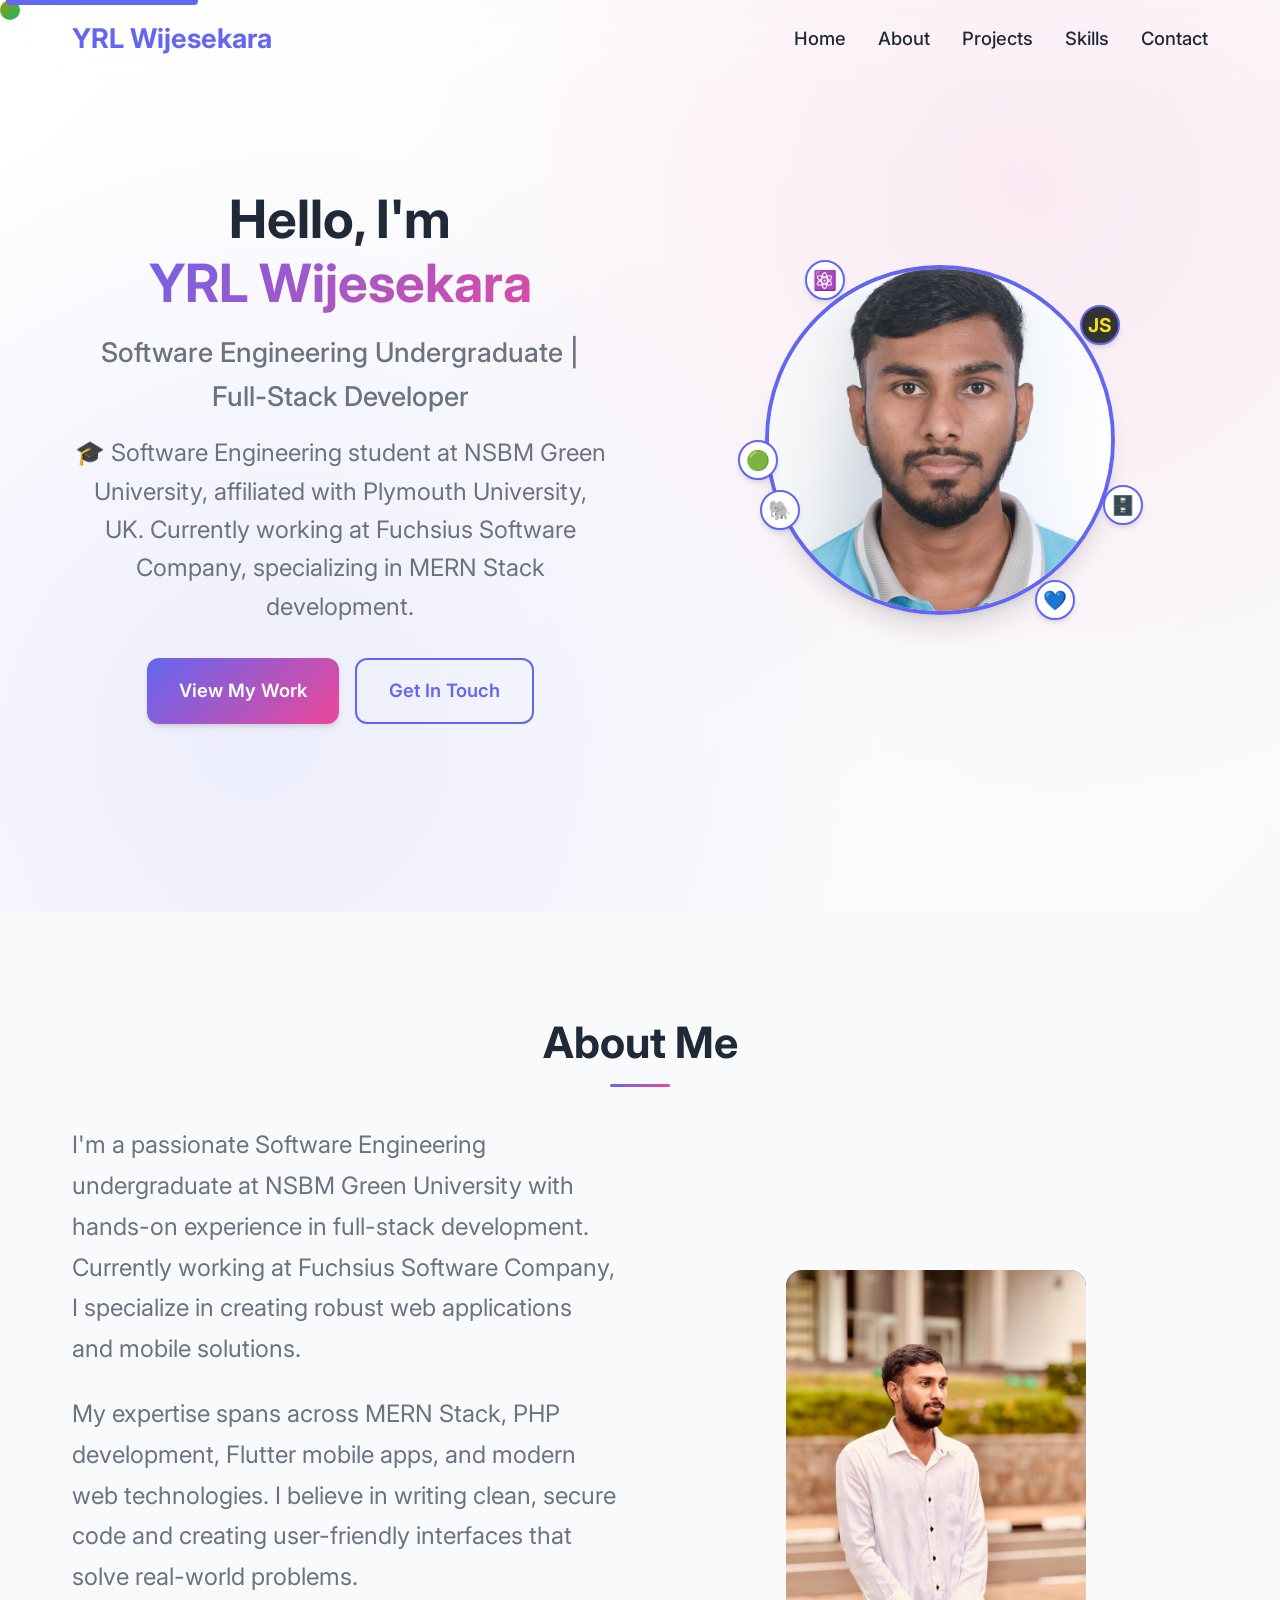
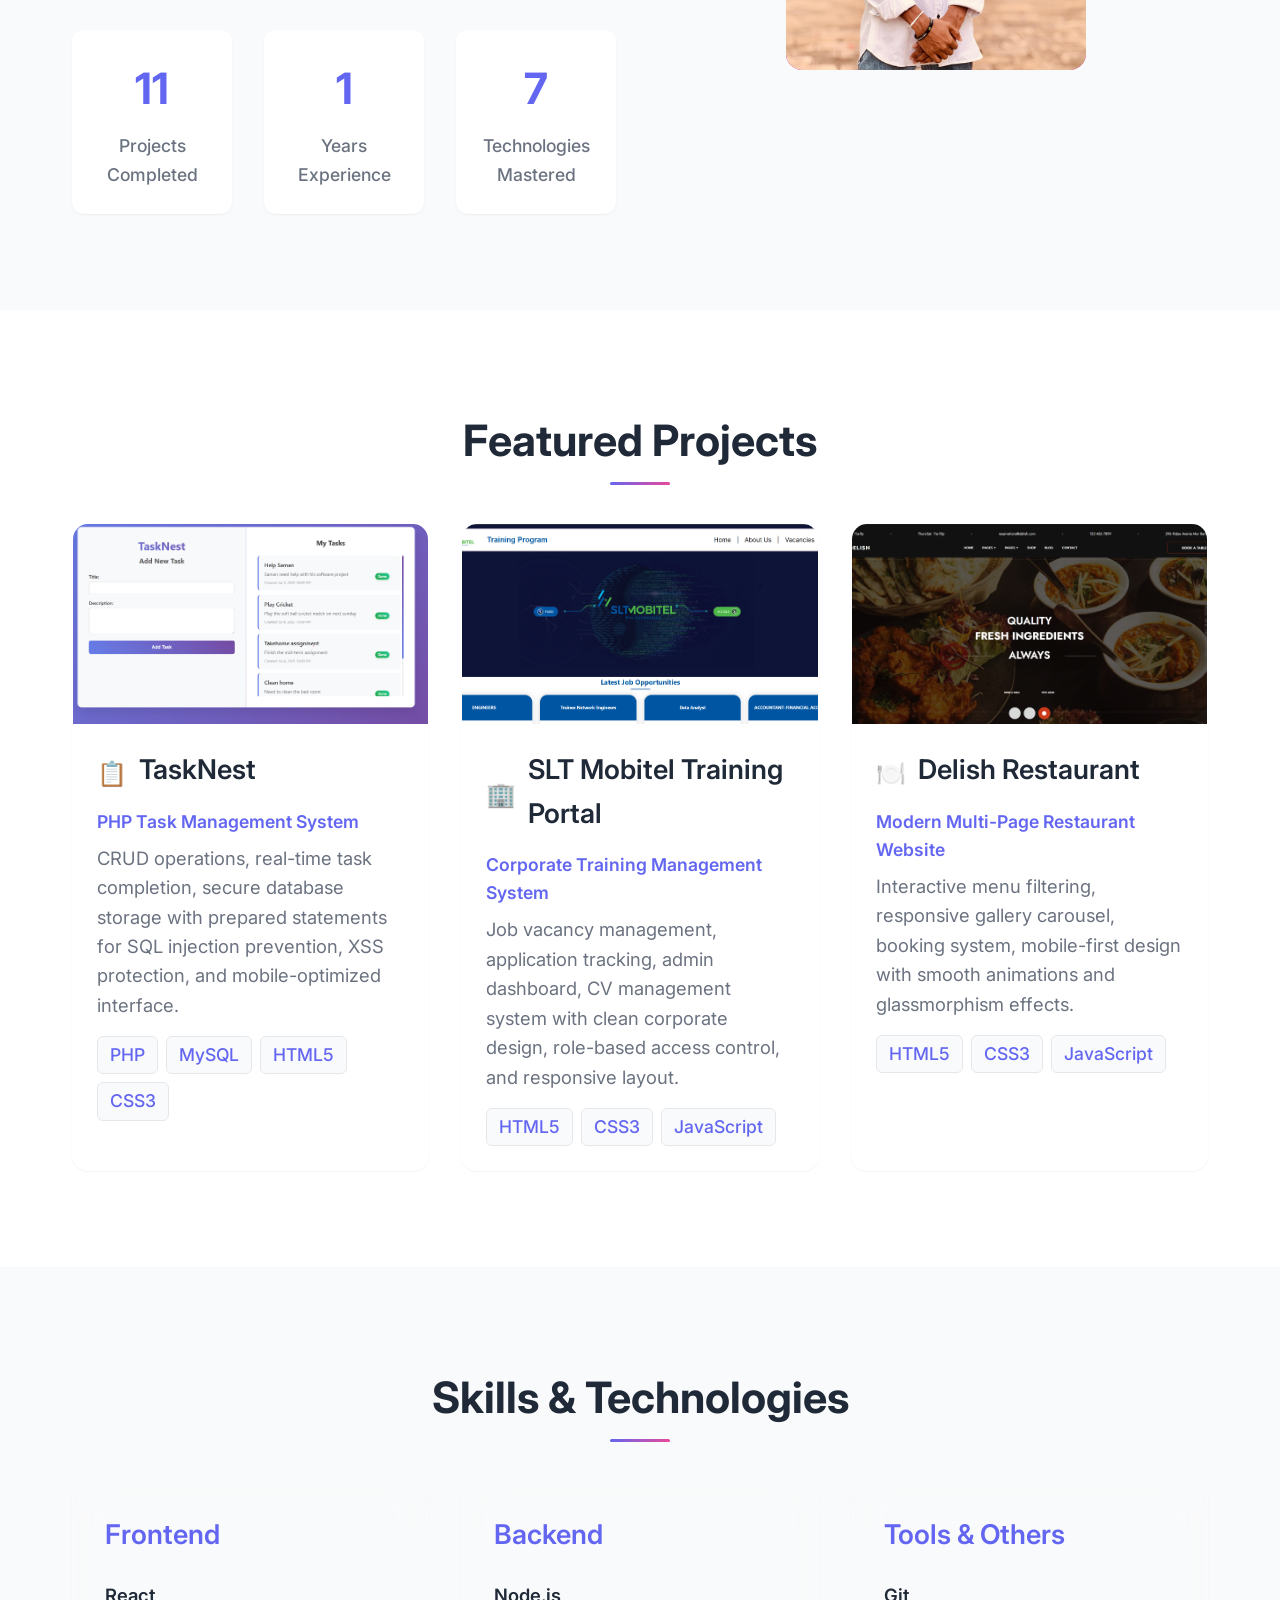
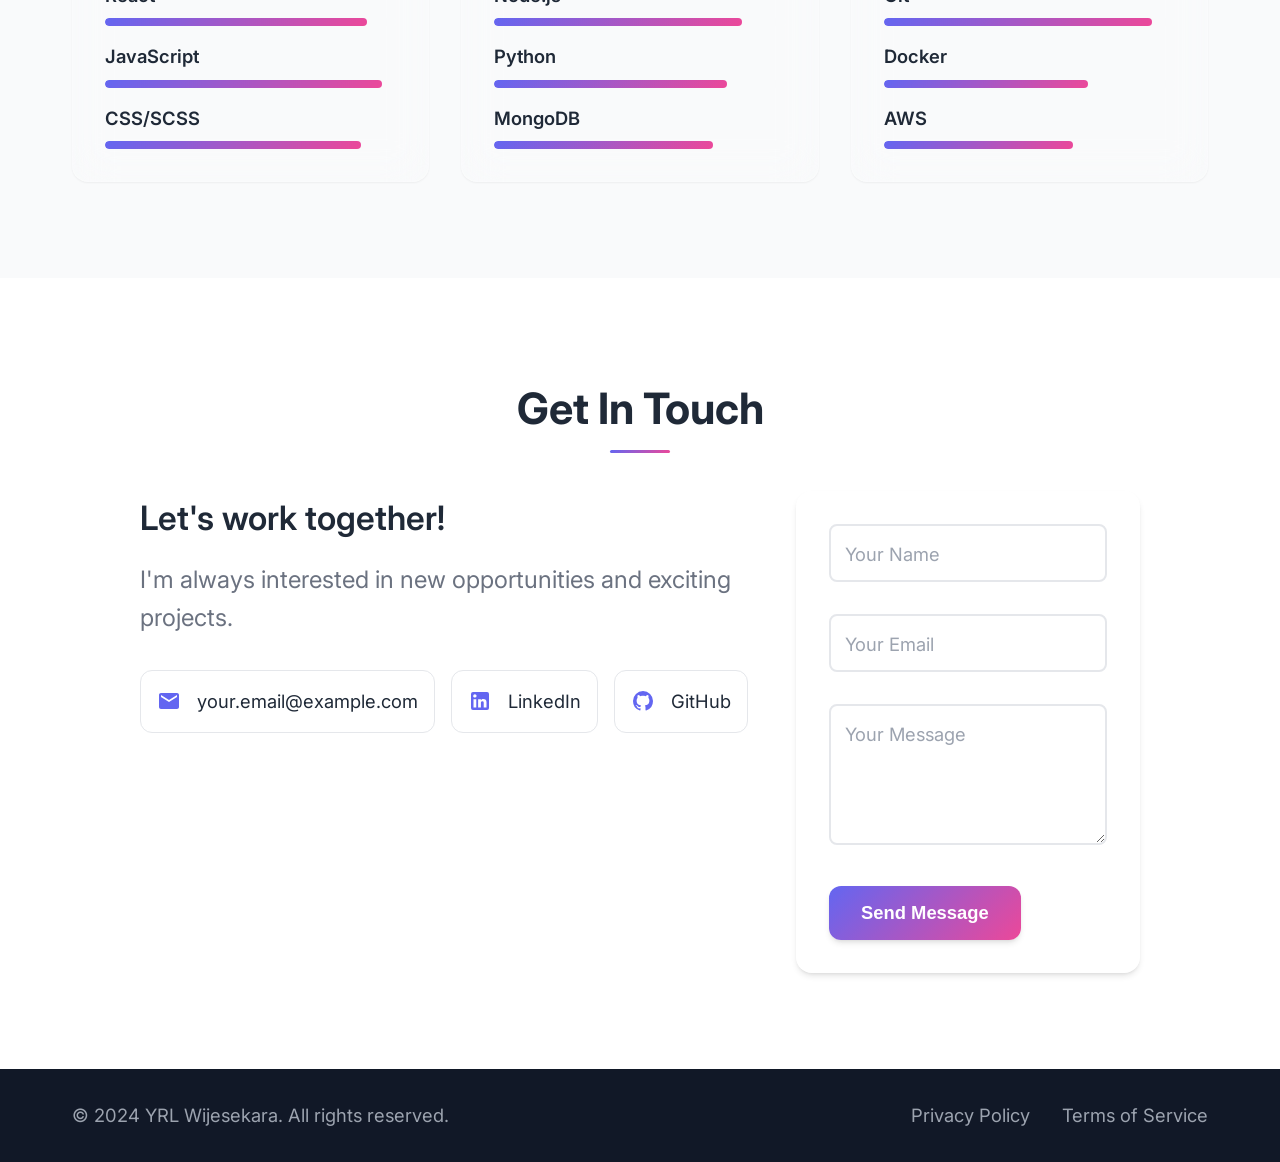
==== commit 08af0469: "Implement code changes to enhance functionality and improve performance" ====
--- a/index.html
+++ b/index.html
@@ -115,15 +115,11 @@
                 <div class="projects-grid">
                     <article class="project-card reveal-text">
                         <div class="project-image">
-                            <img src="assets/images/projects/tasknest.jpg" alt="TaskNest" class="project-img" loading="lazy">
+                            <img src="./assets/tasknest/tasknest.png" alt="TaskNest" class="project-img" loading="lazy">
                             <div class="project-overlay">
                                 <div class="project-links">
-                                    <a href="#" class="project-link" aria-label="View live demo">
-                                        <svg viewBox="0 0 24 24" width="20" height="20">
-                                            <path fill="currentColor" d="M12 2C6.48 2 2 6.48 2 12s4.48 10 10 10 10-4.48 10-10S17.52 2 12 2zm-2 15l-5-5 1.41-1.41L10 14.17l7.59-7.59L19 8l-9 9z"/>
-                                        </svg>
-                                    </a>
-                                    <a href="#" class="project-link" aria-label="View source code">
+                                   
+                                    <a href="https://github.com/yrlwijesekara/Tasknest" class="project-link" aria-label="View source code">
                                         <svg viewBox="0 0 24 24" width="20" height="20">
                                             <path fill="currentColor" d="M12 2A10 10 0 0 0 2 12a10 10 0 0 0 6.84 9.49c.5.08.66-.23.66-.5v-1.69c-2.77.6-3.36-1.34-3.36-1.34-.46-1.16-1.11-1.47-1.11-1.47-.91-.62.07-.6.07-.6 1 .07 1.53 1.03 1.53 1.03.87 1.52 2.34 1.07 2.91.83.09-.65.35-1.09.63-1.34-2.22-.25-4.55-1.11-4.55-4.92 0-1.11.38-2 1.03-2.71-.1-.25-.45-1.29.1-2.64 0 0 .84-.27 2.75 1.02.79-.22 1.65-.33 2.5-.33.85 0 1.71.11 2.5.33 1.91-1.29 2.75-1.02 2.75-1.02.55 1.35.2 2.39.1 2.64.65.71 1.03 1.6 1.03 2.71 0 3.82-2.34 4.66-4.57 4.91.36.31.69.92.69 1.85V21c0 .27.16.59.67.5A10 10 0 0 0 22 12 10 10 0 0 0 12 2Z"/>
                                         </svg>
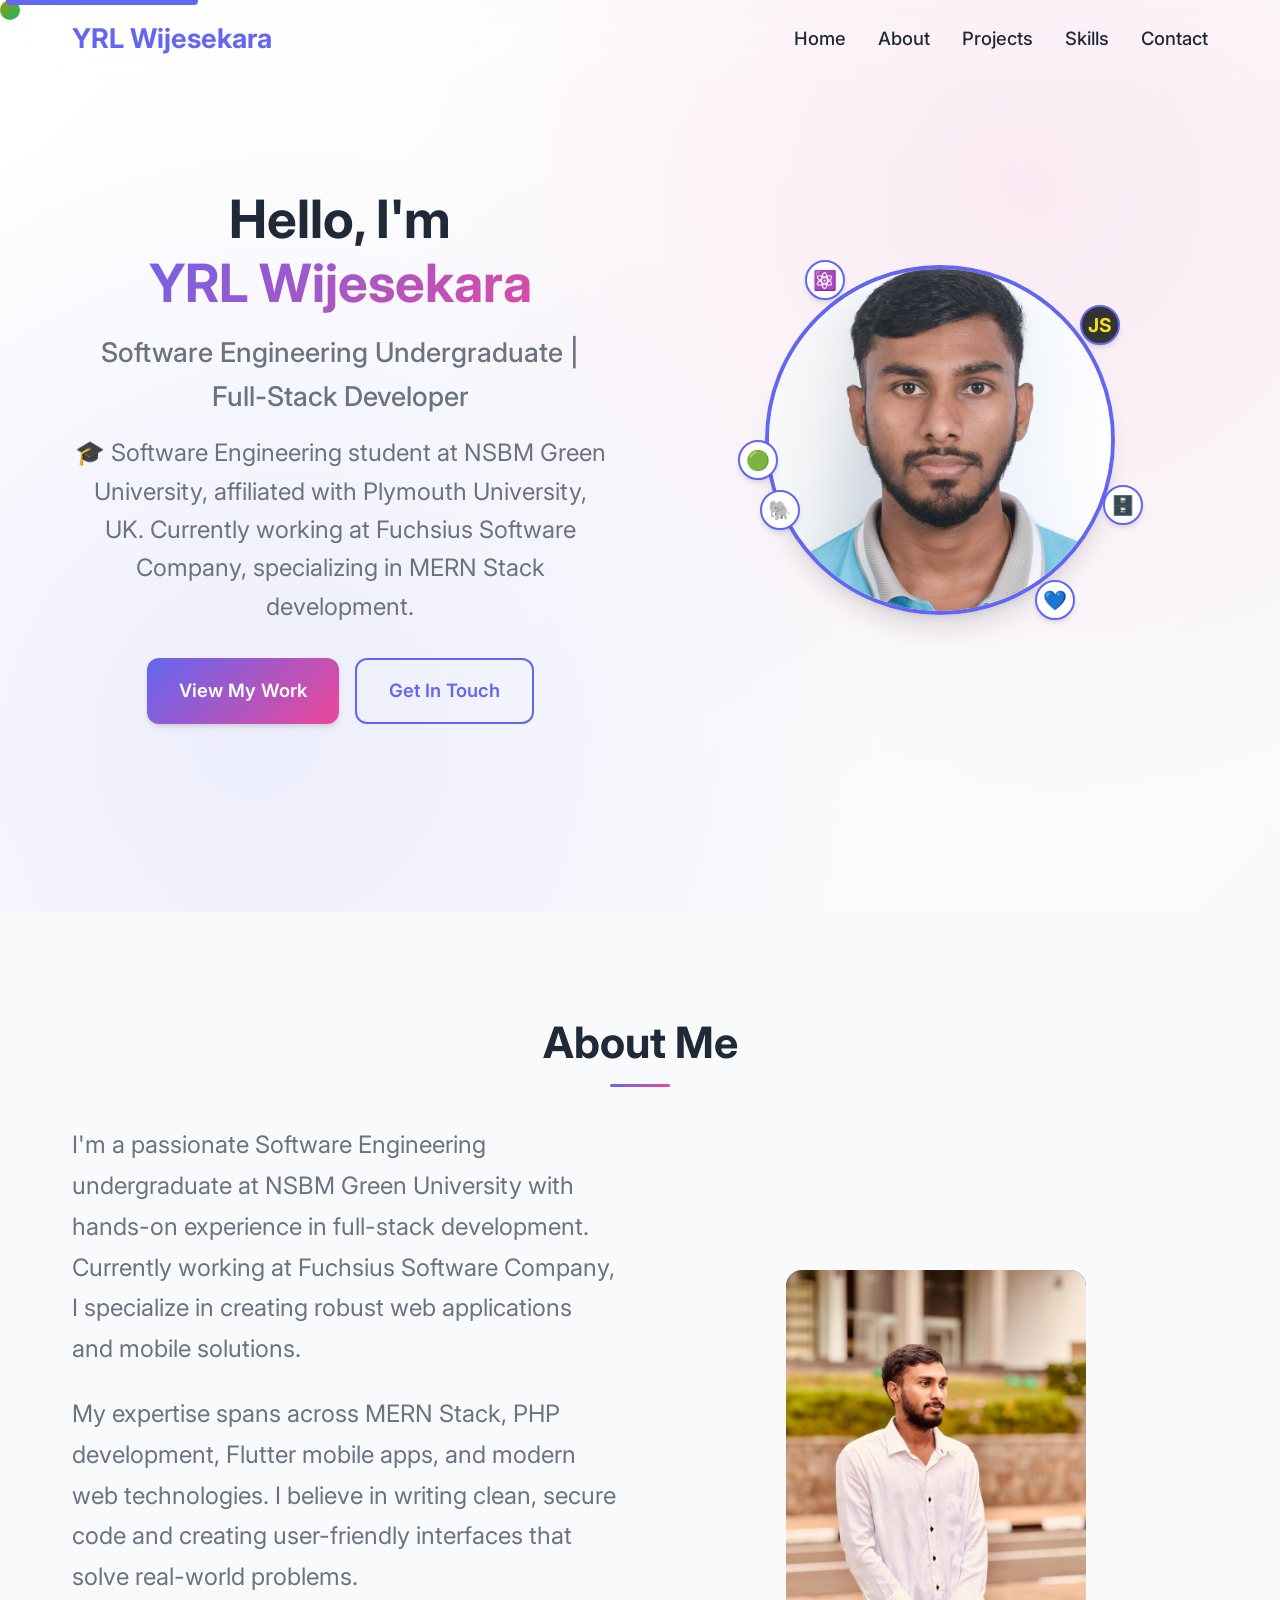
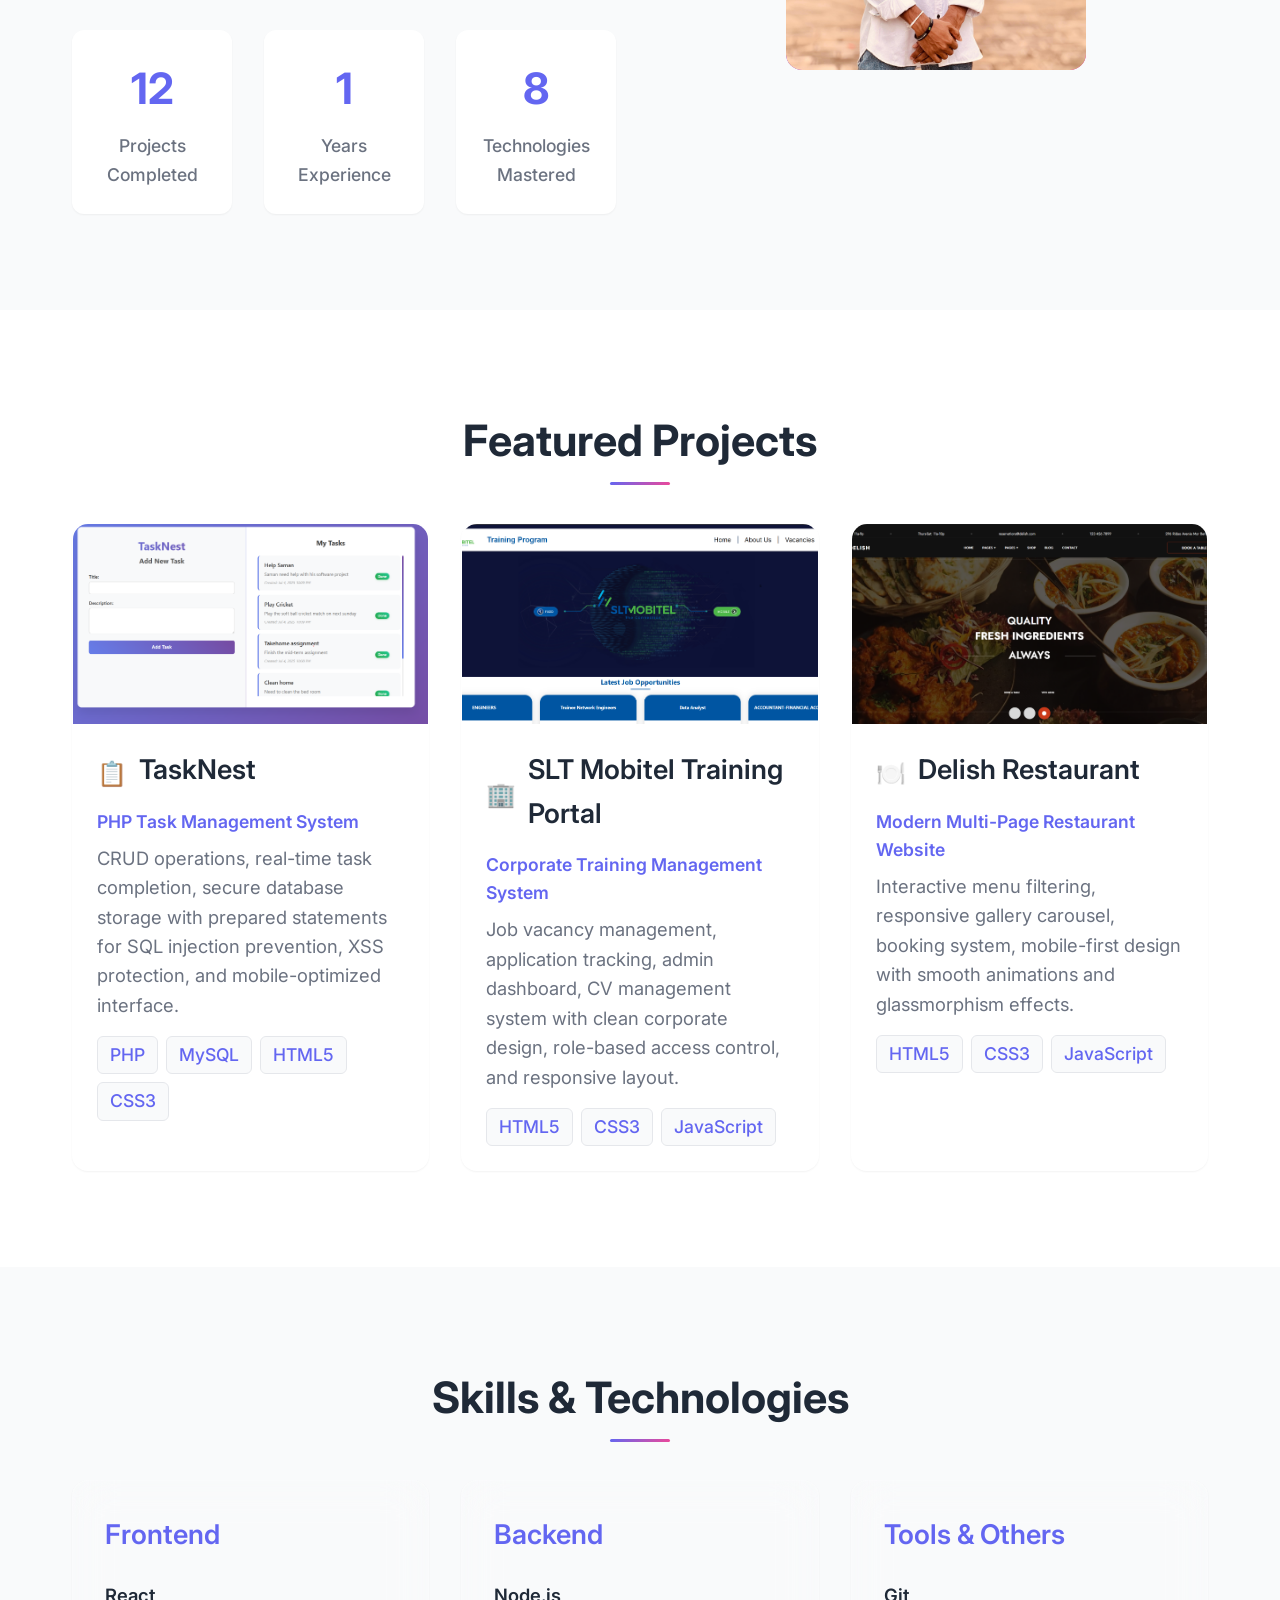
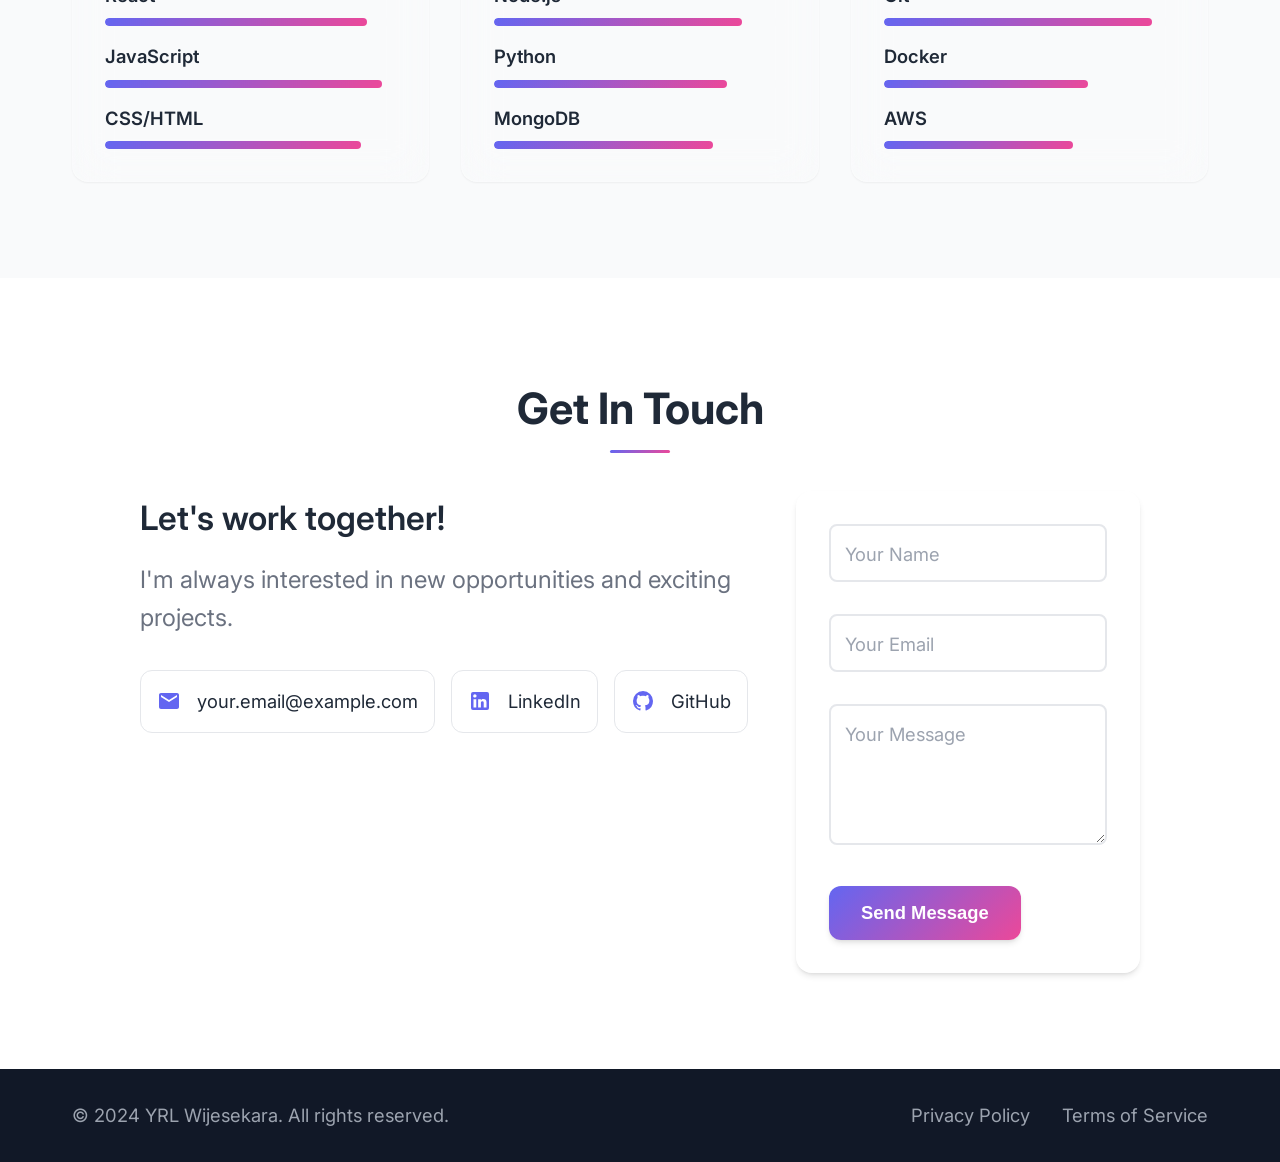
==== commit 68df73e1: "Update skill name from CSS/SCSS to CSS/HTML in index.html" ====
--- a/index.html
+++ b/index.html
@@ -229,7 +229,7 @@
                                 </div>
                             </div>
                             <div class="skill-item">
-                                <span class="skill-name">CSS/SCSS</span>
+                                <span class="skill-name">CSS/HTML</span>
                                 <div class="skill-bar">
                                     <div class="skill-progress" data-progress="88"></div>
                                 </div>
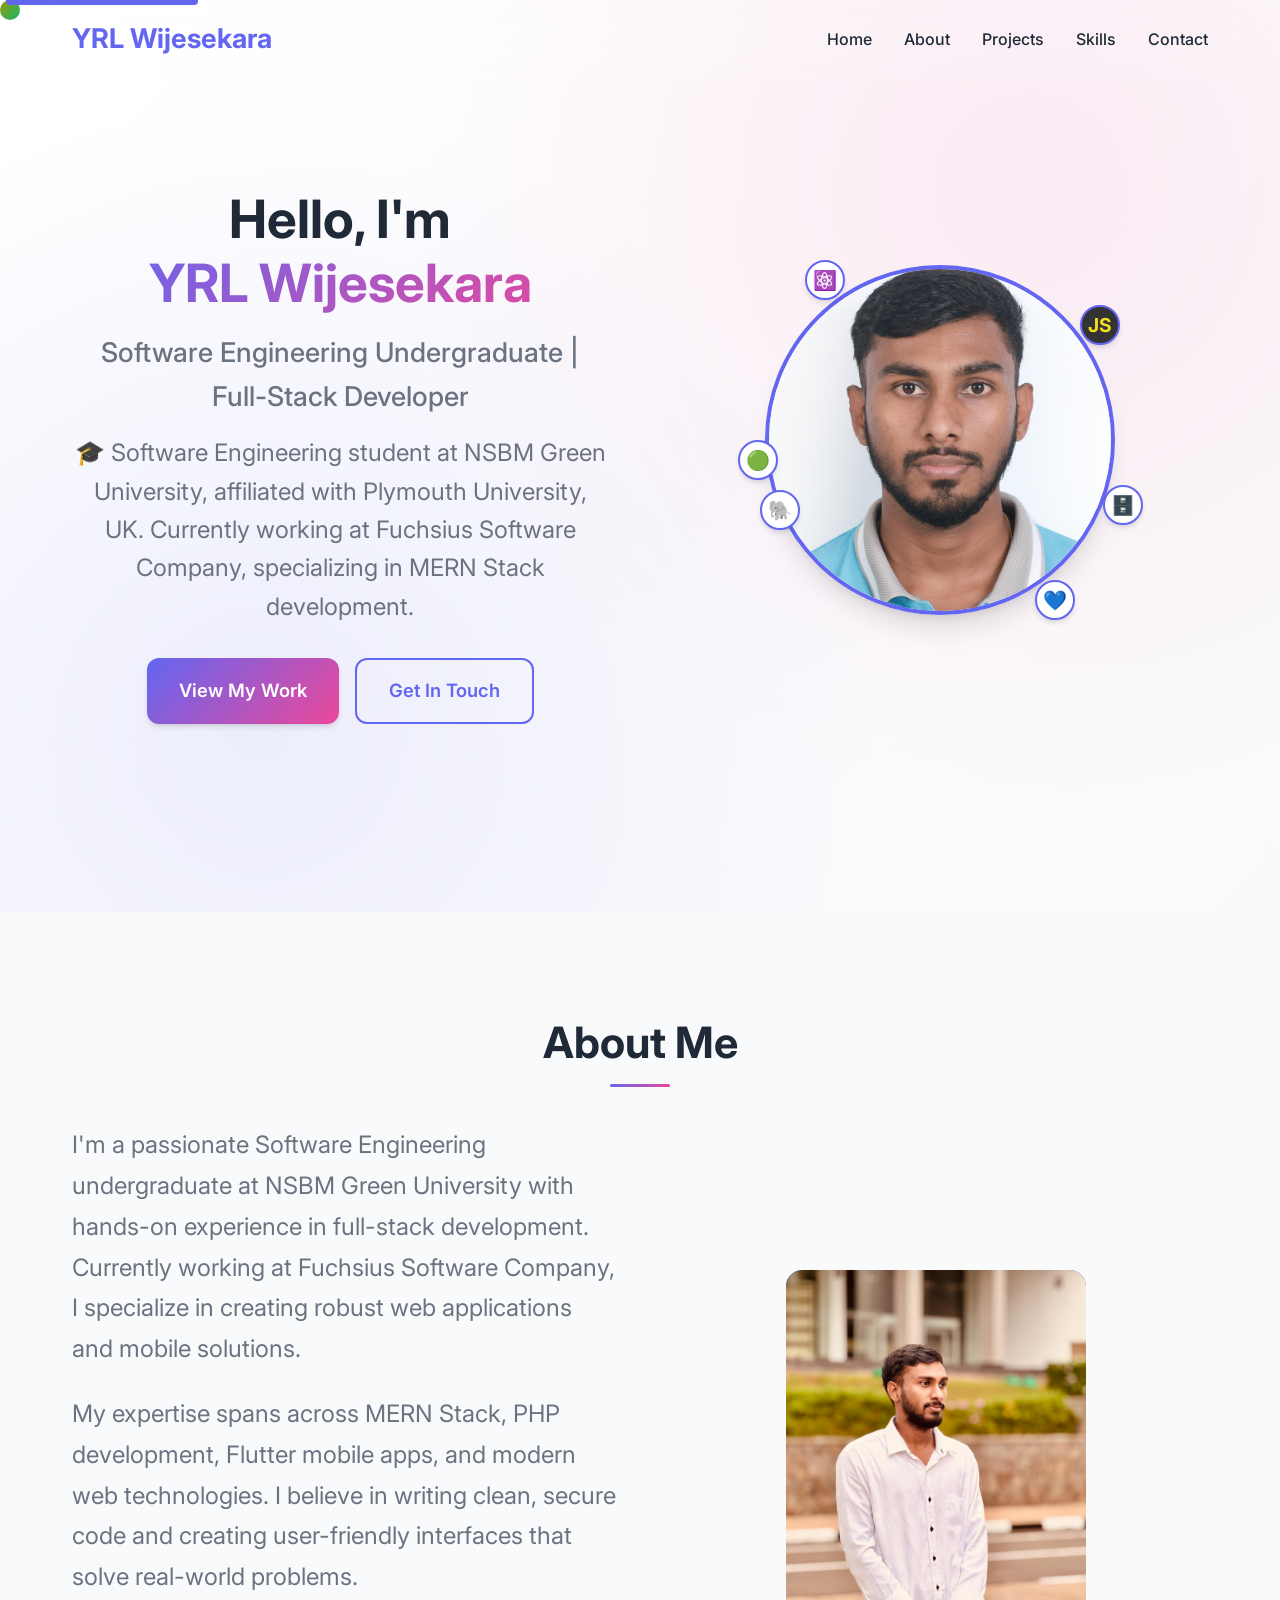
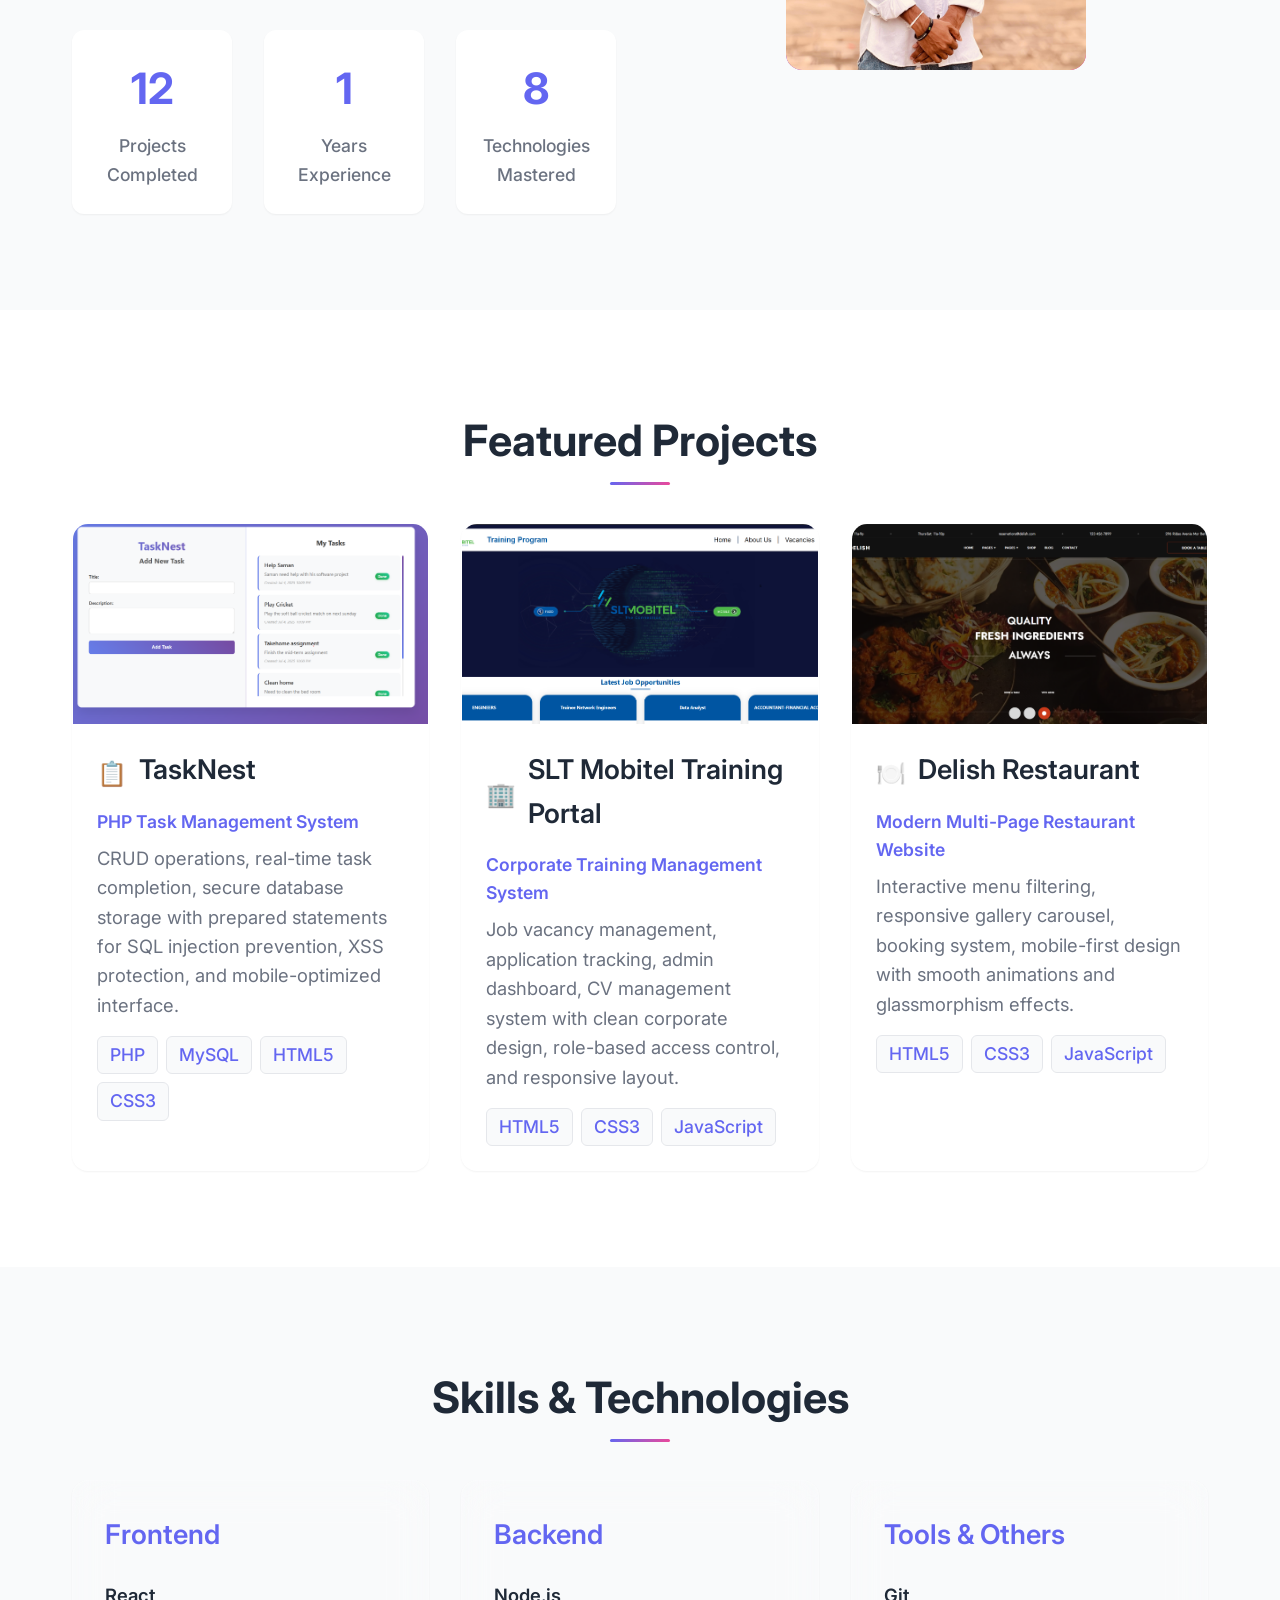
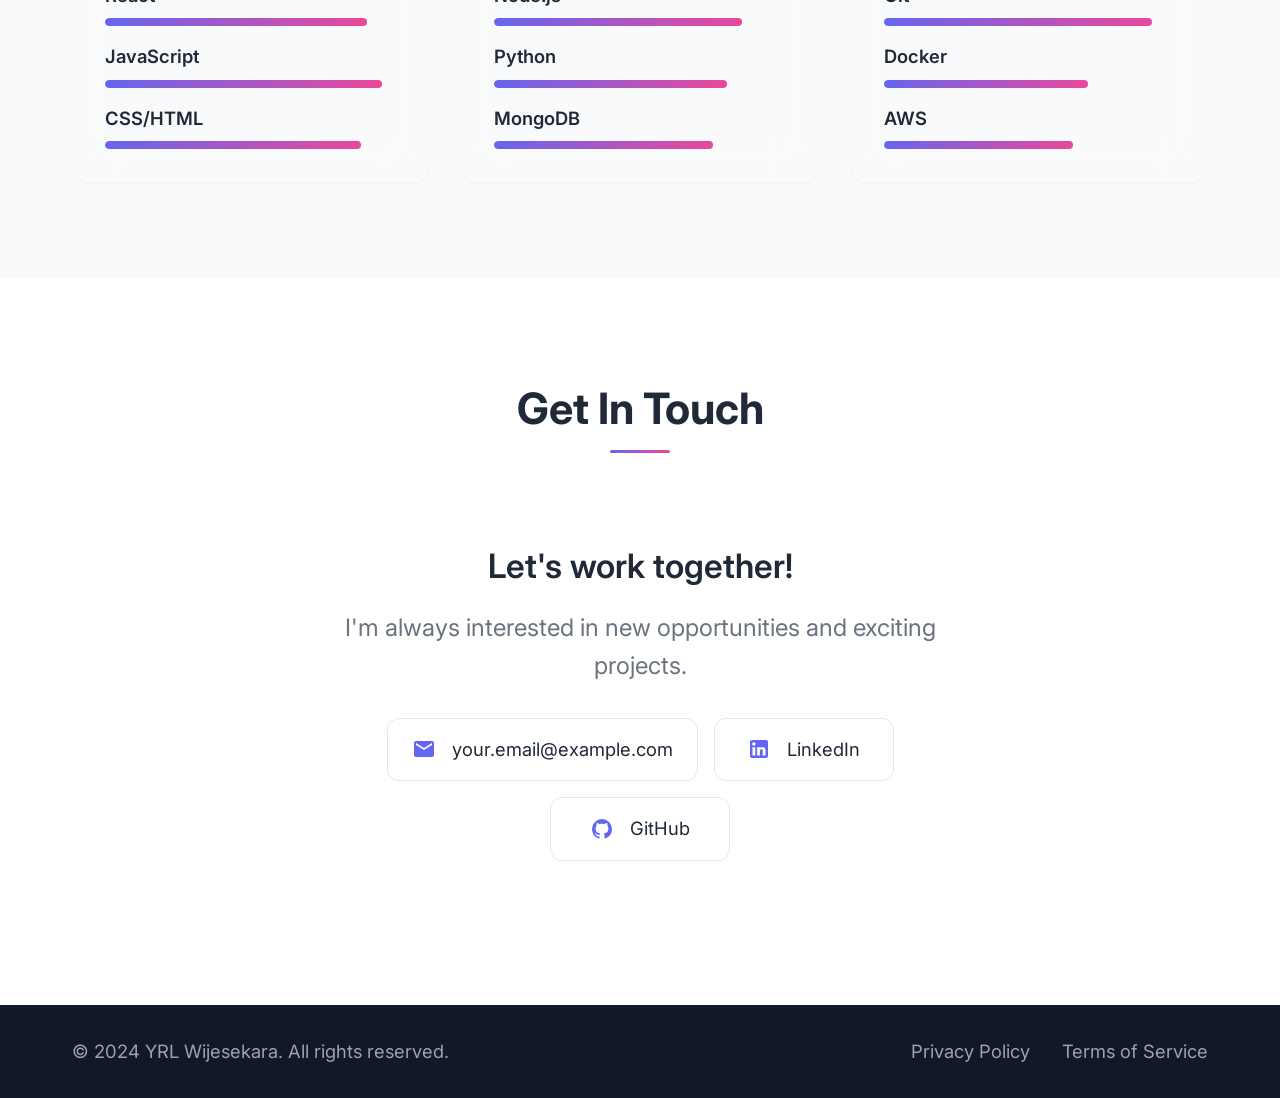
==== commit 6ec74db6: "Add enhanced mobile menu functionality and styles" ====
--- a/index.html
+++ b/index.html
@@ -5,6 +5,7 @@
     <meta name="viewport" content="width=device-width, initial-scale=1.0">
     <title>YRL Wijesekara - Software Engineer Portfolio</title>
     <link rel="stylesheet" href="styles.css">
+    <link rel="stylesheet" href="mobile-menu-enhanced.css">
     <link rel="preconnect" href="https://fonts.googleapis.com">
     <link rel="preconnect" href="https://fonts.gstatic.com" crossorigin>
     <link href="https://fonts.googleapis.com/css2?family=Inter:wght@300;400;500;600;700&display=swap" rel="stylesheet">
@@ -316,21 +317,6 @@
                             </a>
                         </div>
                     </div>
-                    <form class="contact-form reveal-text">
-                        <div class="form-group">
-                            <input type="text" id="name" name="name" required>
-                            <label for="name">Your Name</label>
-                        </div>
-                        <div class="form-group">
-                            <input type="email" id="email" name="email" required>
-                            <label for="email">Your Email</label>
-                        </div>
-                        <div class="form-group">
-                            <textarea id="message" name="message" rows="5" required></textarea>
-                            <label for="message">Your Message</label>
-                        </div>
-                        <button type="submit" class="btn btn-primary">Send Message</button>
-                    </form>
                 </div>
             </div>
         </section>
@@ -349,5 +335,6 @@
     </footer>
 
     <script src="script.js"></script>
+    <script src="mobile-menu.js"></script>
 </body>
 </html>
--- a/styles.css
+++ b/styles.css
@@ -693,11 +693,15 @@
 }
 
 .contact-content {
-  display: grid;
-  grid-template-columns: 1fr;
+  display: flex;
+  flex-direction: column;
+  align-items: center;
+  justify-content: center;
+  text-align: center;
   gap: 3rem;
-  max-width: 1000px;
+  max-width: 800px;
   margin: 0 auto;
+  padding: 2rem 0;
 }
 
 /* Wider form specifically for index page */
@@ -707,11 +711,20 @@
   margin: 0 auto;
 }
 
+.contact-info {
+  display: flex;
+  flex-direction: column;
+  align-items: center;
+  text-align: center;
+  width: 100%;
+}
+
 .contact-info h3 {
   font-size: var(--font-size-2xl);
   font-weight: 600;
   margin-bottom: 1rem;
   color: var(--text-primary);
+  text-align: center;
 }
 
 .contact-info p {
@@ -719,25 +732,33 @@
   color: var(--text-secondary);
   margin-bottom: 2rem;
   line-height: 1.6;
+  text-align: center;
+  max-width: 600px;
 }
 
 .contact-methods {
   display: flex;
   flex-direction: column;
+  align-items: center;
   gap: 1rem;
+  width: 100%;
+  max-width: 500px;
 }
 
 .contact-method {
   display: flex;
   align-items: center;
+  justify-content: center;
   gap: 1rem;
-  padding: 1rem;
+  padding: 1rem 1.5rem;
   background: var(--surface);
   border-radius: var(--border-radius-lg);
   text-decoration: none;
   color: var(--text-primary);
   transition: all var(--transition-normal);
   border: 1px solid var(--border-color);
+  min-width: 180px;
+  text-align: center;
 }
 
 .contact-method:hover {
@@ -933,11 +954,15 @@
   }
   
   .contact-content {
-    grid-template-columns: 1fr 1fr;
+    max-width: 900px;
+    padding: 3rem 0;
   }
   
   .contact-methods {
     flex-direction: row;
+    justify-content: center;
+    flex-wrap: wrap;
+    max-width: 600px;
   }
   
   .footer-content {
@@ -1161,16 +1186,25 @@
 
 .skills-categories {
   display: grid;
+  grid-template-columns: repeat(2, 1fr);
   gap: 2rem;
+  max-width: 1000px;
+  margin: 0 auto;
+}
+
+.skills-categories .skill-category-detailed:nth-child(3) {
+  grid-column: 1 / -1;
+  max-width: 500px;
+  margin: 0 auto;
 }
 
 .skill-category-detailed {
-  
   background: var(--surface);
-  padding: 2rem;
+  padding: 2.5rem;
   border-radius: var(--border-radius-lg);
   box-shadow: var(--shadow-sm);
   border: 1px solid var(--border-color);
+  width: 100%;
 }
 
 .skill-category-detailed h4 {
@@ -2276,7 +2310,8 @@
   }
   
   .skills-categories {
-    grid-template-columns: repeat(2, 1fr);
+    grid-template-columns: 1fr;
+    max-width: 1200px;
   }
 }
 
@@ -2296,7 +2331,8 @@
   }
   
   .skills-categories {
-    grid-template-columns: repeat(3, 1fr);
+    grid-template-columns: 1fr;
+    max-width: 1200px;
   }
   
   .skills-grid-enhanced {
@@ -2361,6 +2397,15 @@
     grid-template-columns: 1fr;
   }
   
+  .skills-categories {
+    grid-template-columns: 1fr;
+  }
+  
+  .skills-categories .skill-category-detailed:nth-child(3) {
+    grid-column: 1;
+    max-width: none;
+  }
+  
   .projects-grid-extended {
     grid-template-columns: 1fr;
   }
--- a/mobile-menu-enhanced.css
+++ b/mobile-menu-enhanced.css
@@ -0,0 +1,221 @@
+/* Enhanced Mobile Menu Styles */
+
+/* Hide toggle button on desktop */
+.nav-toggle {
+  display: none;
+  background: none;
+  border: none;
+  cursor: pointer;
+  padding: 8px;
+  font-size: 1.5rem;
+  color: var(--text-primary);
+  transition: color 0.3s ease;
+  z-index: 1001;
+}
+
+.nav-toggle:hover {
+  color: var(--primary-color);
+}
+
+.nav-toggle i {
+  transition: transform 0.3s ease;
+}
+
+/* Mobile Menu Styles */
+@media (max-width: 767px) {
+  .nav-toggle {
+    display: block;
+  }
+  
+  .nav-menu {
+    position: fixed;
+    top: 0;
+    left: 0;
+    right: 0;
+    bottom: 0;
+    background: rgba(255, 255, 255, 0.98);
+    backdrop-filter: blur(20px);
+    display: flex !important;
+    flex-direction: column;
+    align-items: center;
+    justify-content: center;
+    padding: 2rem;
+    box-shadow: 0 10px 15px -3px rgb(0 0 0 / 0.1), 0 4px 6px -4px rgb(0 0 0 / 0.1);
+    transform: translateX(-100%);
+    opacity: 0;
+    visibility: hidden;
+    transition: all 0.3s ease;
+    z-index: 1000;
+    list-style: none;
+    margin: 0;
+    gap: 1.5rem;
+  }
+  
+  .nav-menu.active {
+    transform: translateX(0);
+    opacity: 1;
+    visibility: visible;
+  }
+  
+  .nav-menu li {
+    width: 100%;
+    text-align: center;
+    margin: 0;
+  }
+  
+  .nav-link {
+    display: block;
+    font-size: 1.25rem;
+    font-weight: 600;
+    padding: 1rem 2rem;
+    width: 100%;
+    border-radius: 0.75rem;
+    transition: all 0.3s ease;
+    position: relative;
+    color: var(--text-primary);
+    text-decoration: none;
+    background: var(--surface);
+    border: 1px solid var(--border-color);
+  }
+  
+  .nav-link::after {
+    display: none;
+  }
+  
+  .nav-link:hover {
+    background: var(--primary-color);
+    color: white;
+    transform: translateY(-2px);
+    box-shadow: 0 4px 12px rgba(99, 102, 241, 0.3);
+  }
+  
+  .nav-link:active {
+    transform: translateY(0);
+  }
+  
+  /* Ensure navbar stays above menu */
+  .navbar {
+    z-index: 1001;
+  }
+  
+  /* Brand stays visible when menu is open */
+  .nav-brand {
+    position: relative;
+    z-index: 1002;
+  }
+}
+
+/* Tablet and larger screens */
+@media (min-width: 768px) {
+  .nav-menu {
+    position: static;
+    background: transparent;
+    display: flex !important;
+    flex-direction: row;
+    justify-content: flex-end;
+    transform: none;
+    opacity: 1;
+    visibility: visible;
+    padding: 0;
+    backdrop-filter: none;
+    gap: 2rem;
+    box-shadow: none;
+  }
+  
+  .nav-toggle {
+    display: none;
+  }
+  
+  .nav-link {
+    padding: 0.5rem 0;
+    width: auto;
+    border-radius: 0;
+    transform: none;
+    background: transparent;
+    border: none;
+    font-size: 1rem;
+    font-weight: 500;
+  }
+  
+  .nav-link::after {
+    display: block;
+    content: '';
+    position: absolute;
+    bottom: -4px;
+    left: 0;
+    width: 0;
+    height: 2px;
+    background: linear-gradient(135deg, var(--primary-color), var(--secondary-color));
+    transition: width 0.3s ease;
+  }
+  
+  .nav-link:hover::after {
+    width: 100%;
+  }
+}
+
+/* Prevent body scroll when mobile menu is open */
+body.menu-open {
+  overflow: hidden;
+}
+
+/* Dark mode support */
+@media (prefers-color-scheme: dark) {
+  @media (max-width: 767px) {
+    .nav-menu {
+      background: rgba(17, 24, 39, 0.98);
+    }
+    
+    .nav-link {
+      color: #f9fafb;
+      background: #374151;
+      border-color: #4b5563;
+    }
+    
+    .nav-link:hover {
+      background: var(--primary-color);
+      color: white;
+    }
+  }
+  
+  .nav-toggle {
+    color: #f9fafb;
+  }
+  
+  .nav-toggle:hover {
+    color: var(--primary-color);
+  }
+}
+
+/* Additional mobile optimizations */
+@media (max-width: 480px) {
+  .nav-menu {
+    padding: 1.5rem;
+    gap: 1rem;
+  }
+  
+  .nav-link {
+    font-size: 1.125rem;
+    padding: 0.875rem 1.5rem;
+  }
+}
+
+/* Smooth animations */
+.nav-menu li {
+  animation: slideInFromRight 0.3s ease forwards;
+  opacity: 0;
+  transform: translateX(20px);
+}
+
+.nav-menu.active li:nth-child(1) { animation-delay: 0.1s; }
+.nav-menu.active li:nth-child(2) { animation-delay: 0.2s; }
+.nav-menu.active li:nth-child(3) { animation-delay: 0.3s; }
+.nav-menu.active li:nth-child(4) { animation-delay: 0.4s; }
+.nav-menu.active li:nth-child(5) { animation-delay: 0.5s; }
+
+@keyframes slideInFromRight {
+  to {
+    opacity: 1;
+    transform: translateX(0);
+  }
+}
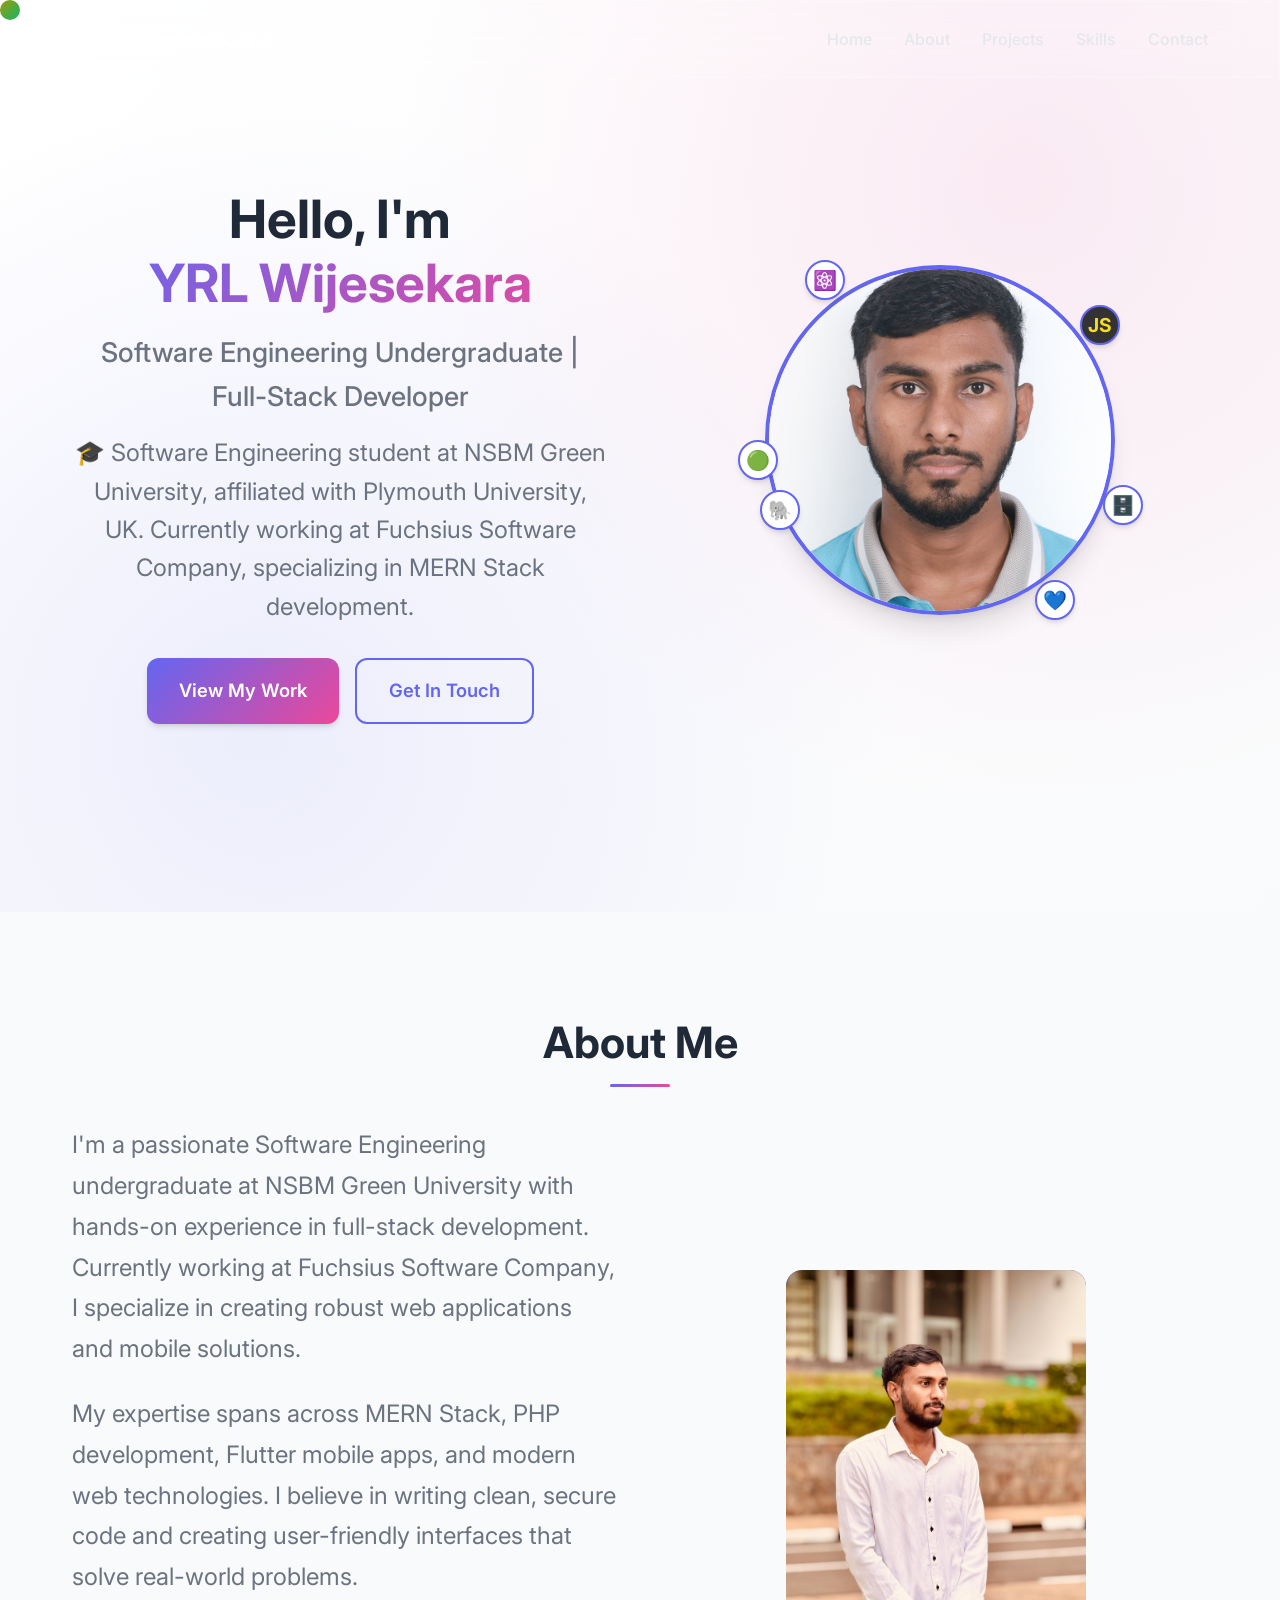
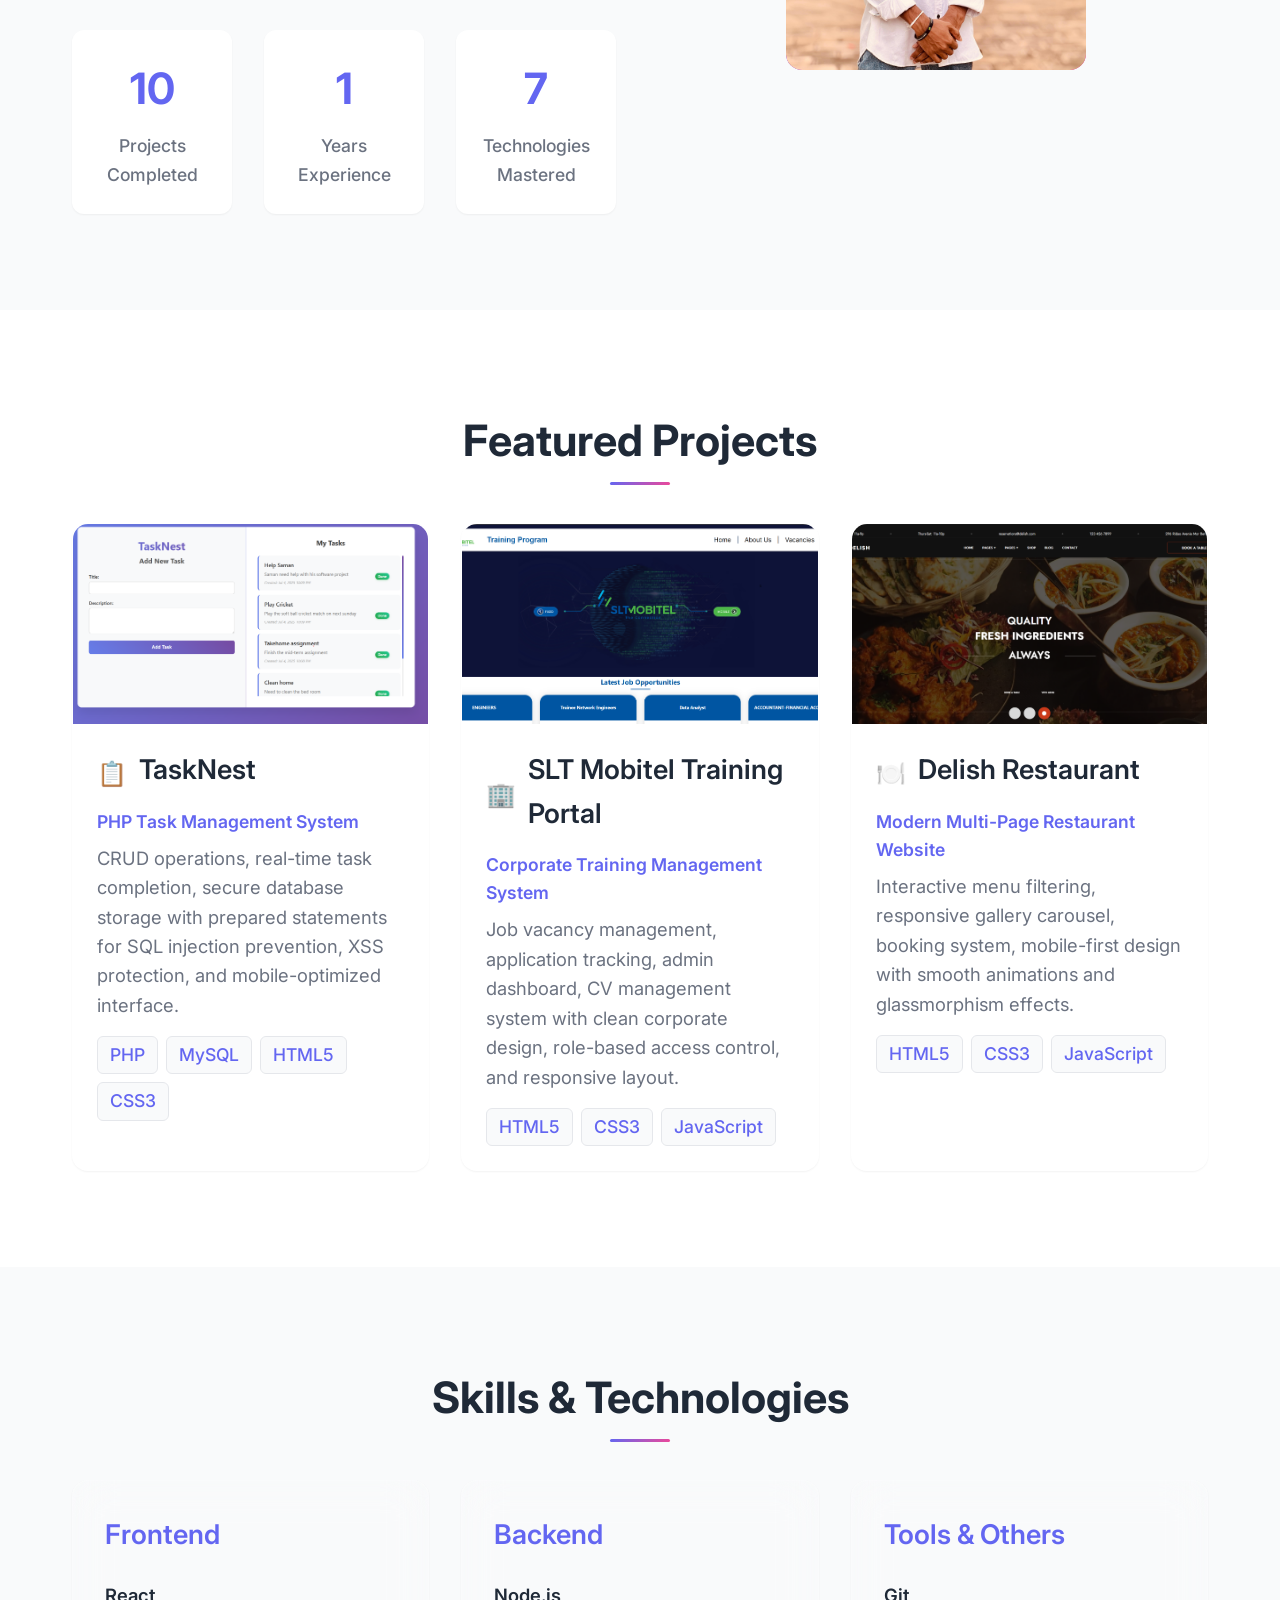
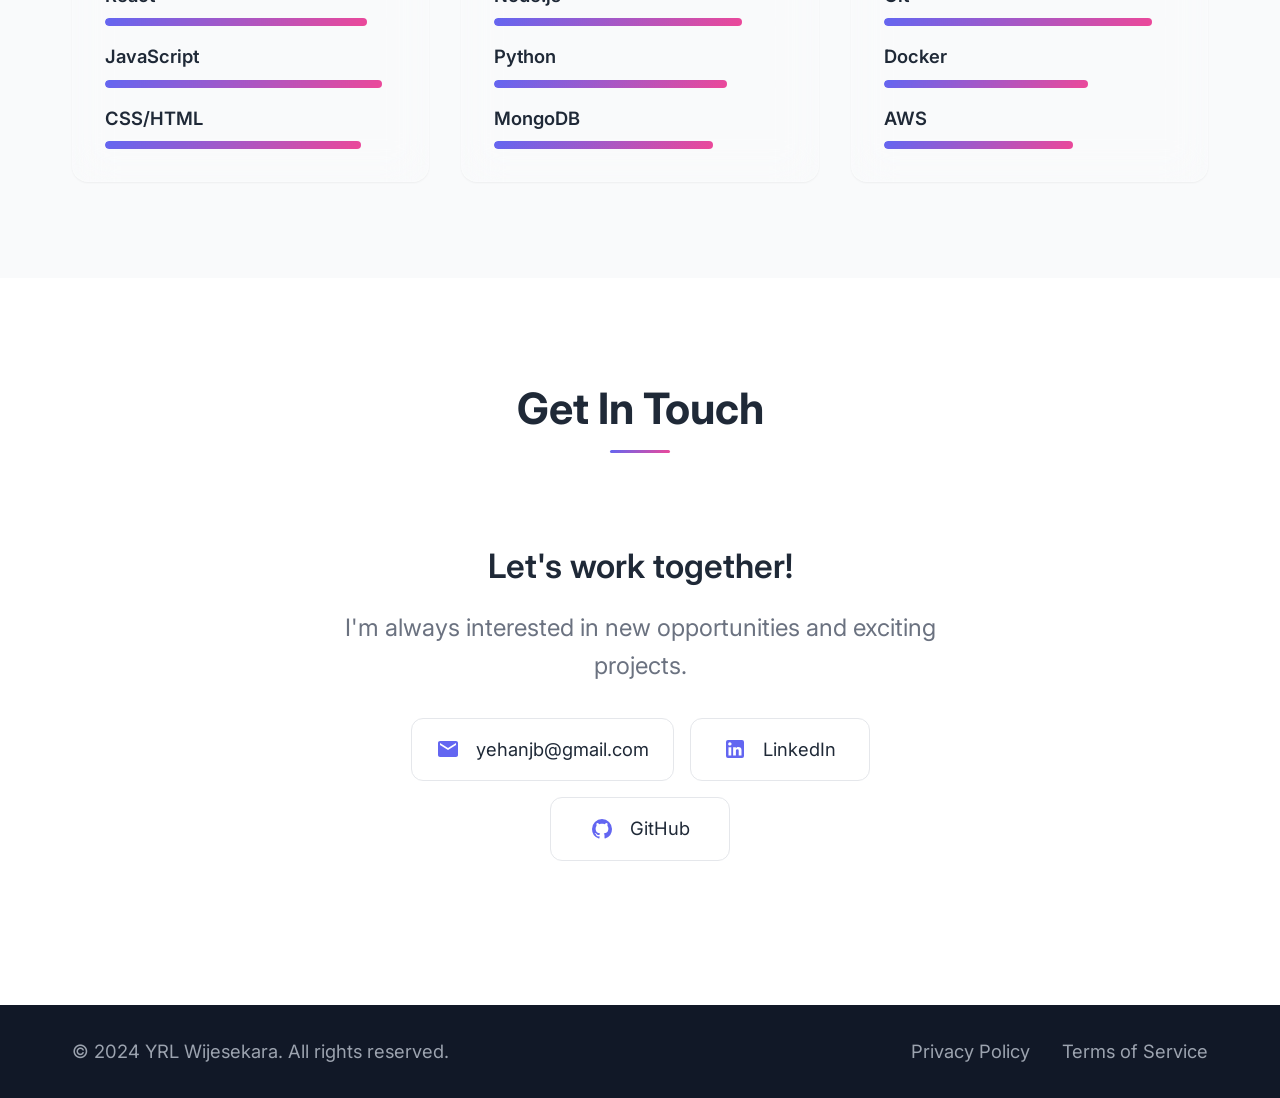
==== commit cc92b804: "Update contact information with new email and social media links" ====
--- a/index.html
+++ b/index.html
@@ -297,19 +297,19 @@
                         <h3>Let's work together!</h3>
                         <p>I'm always interested in new opportunities and exciting projects.</p>
                         <div class="contact-methods">
-                            <a href="mailto:your.email@example.com" class="contact-method">
+                            <a href="yehanjb@gmail.com" class="contact-method">
                                 <svg viewBox="0 0 24 24" width="24" height="24">
                                     <path fill="currentColor" d="M20 4H4c-1.1 0-1.99.9-1.99 2L2 18c0 1.1.9 2 2 2h16c1.1 0 2-.9 2-2V6c0-1.1-.9-2-2-2zm0 4l-8 5-8-5V6l8 5 8-5v2z"/>
                                 </svg>
-                                <span>your.email@example.com</span>
+                                <span>yehanjb@gmail.com</span>
                             </a>
-                            <a href="https://linkedin.com/in/yourprofile" class="contact-method">
+                            <a href="https://www.linkedin.com/in/yehan-raveesha-245a45357/" class="contact-method">
                                 <svg viewBox="0 0 24 24" width="24" height="24">
                                     <path fill="currentColor" d="M19 3a2 2 0 0 1 2 2v14a2 2 0 0 1-2 2H5a2 2 0 0 1-2-2V5a2 2 0 0 1 2-2h14m-.5 15.5v-5.3a3.26 3.26 0 0 0-3.26-3.26c-.85 0-1.84.52-2.32 1.3v-1.11h-2.79v8.37h2.79v-4.93c0-.77.62-1.4 1.39-1.4a1.4 1.4 0 0 1 1.4 1.4v4.93h2.79M6.88 8.56a1.68 1.68 0 0 0 1.68-1.68c0-.93-.75-1.69-1.68-1.69a1.69 1.69 0 0 0-1.69 1.69c0 .93.76 1.68 1.69 1.68m1.39 9.94v-8.37H5.5v8.37h2.77z"/>
                                 </svg>
                                 <span>LinkedIn</span>
                             </a>
-                            <a href="https://github.com/yourusername" class="contact-method">
+                            <a href="https://github.com/yrlwijesekara" class="contact-method">
                                 <svg viewBox="0 0 24 24" width="24" height="24">
                                     <path fill="currentColor" d="M12 2A10 10 0 0 0 2 12a10 10 0 0 0 6.84 9.49c.5.08.66-.23.66-.5v-1.69c-2.77.6-3.36-1.34-3.36-1.34-.46-1.16-1.11-1.47-1.11-1.47-.91-.62.07-.6.07-.6 1 .07 1.53 1.03 1.53 1.03.87 1.52 2.34 1.07 2.91.83.09-.65.35-1.09.63-1.34-2.22-.25-4.55-1.11-4.55-4.92 0-1.11.38-2 1.03-2.71-.1-.25-.45-1.29.1-2.64 0 0 .84-.27 2.75 1.02.79-.22 1.65-.33 2.5-.33.85 0 1.71.11 2.5.33 1.91-1.29 2.75-1.02 2.75-1.02.55 1.35.2 2.39.1 2.64.65.71 1.03 1.6 1.03 2.71 0 3.82-2.34 4.66-4.57 4.91.36.31.69.92.69 1.85V21c0 .27.16.59.67.5A10 10 0 0 0 22 12 10 10 0 0 0 12 2Z"/>
                                 </svg>
--- a/styles.css
+++ b/styles.css
@@ -114,9 +114,9 @@
   left: 0;
   right: 0;
   z-index: 1000;
-  background: rgba(255, 255, 255, 0.95);
+  background: rgba(17, 24, 39, 0.95);
   backdrop-filter: var(--blur-amount);
-  border-bottom: 1px solid var(--border-color);
+  border-bottom: 1px solid rgba(55, 65, 81, 0.3);
   transition: all var(--transition-normal);
 }
 
@@ -132,7 +132,7 @@
 .nav-brand {
   font-size: var(--font-size-xl);
   font-weight: 700;
-  color: var(--primary-color);
+  color: #ffffff;
   text-decoration: none;
   transition: transform var(--transition-fast);
 }
@@ -148,7 +148,7 @@
 }
 
 .nav-link {
-  color: var(--text-primary);
+  color: #e5e7eb;
   text-decoration: none;
   font-weight: 500;
   position: relative;
@@ -167,31 +167,13 @@
 }
 
 .nav-link:hover {
-  color: var(--primary-color);
+  color: #ffffff;
 }
 
 .nav-link:hover::after {
   width: 100%;
 }
 
-.nav-toggle {
-  display: none;
-  background: none;
-  border: none;
-  cursor: pointer;
-  padding: 8px;
-  font-size: 1.5rem;
-  color: var(--text-primary);
-  transition: color var(--transition-normal);
-}
-
-.nav-toggle:hover {
-  color: var(--primary-color);
-}
-
-.nav-toggle i {
-  transition: transform var(--transition-normal);
-}
 
 .nav-progress {
   position: absolute;
@@ -867,73 +849,9 @@
 }
 
 /* Mobile Menu Styles */
-@media (max-width: 767px) {
-  .nav-toggle {
-    display: block;
-  }
-  
-  .nav-menu {
-    position: fixed;
-    top: 70px;
-    left: 0;
-    right: 0;
-    background: var(--surface);
-    backdrop-filter: var(--blur-amount);
-    flex-direction: column;
-    align-items: center;
-    padding: 2rem 0;
-    box-shadow: var(--shadow-lg);
-    border-top: 1px solid var(--border-color);
-    transform: translateY(-100%);
-    opacity: 0;
-    visibility: hidden;
-    transition: all var(--transition-normal);
-    z-index: 999;
-    max-height: calc(100vh - 70px);
-    overflow-y: auto;
-  }
-  
-  .nav-menu.active {
-    transform: translateY(0);
-    opacity: 1;
-    visibility: visible;
-  }
-  
-  .nav-menu li {
-    margin: 0.75rem 0;
-    width: 100%;
-    text-align: center;
-  }
-  
-  .nav-link {
-    font-size: var(--font-size-lg);
-    padding: 1rem 2rem;
-    display: block;
-    width: 100%;
-    border-radius: var(--border-radius-md);
-    transition: all var(--transition-normal);
-    position: relative;
-  }
-  
-  .nav-link:hover {
-    background: var(--bg-secondary);
-    color: var(--primary-color);
-    transform: translateX(5px);
-  }
-  
-  .nav-link.active {
-    background: var(--gradient-primary);
-    color: white;
-  }
-}
-
 @media (min-width: 768px) {
   .nav-menu {
     display: flex;
-  }
-  
-  .nav-toggle {
-    display: none;
   }
   
   .hero-container {
@@ -1027,6 +945,296 @@
   
   .hero {
     background: linear-gradient(135deg, var(--bg-primary) 0%, var(--bg-secondary) 100%);
+  }
+}
+
+/* Enhanced Skills Section for About Page */
+.skills-header {
+  text-align: center;
+  margin-bottom: 3rem;
+}
+
+.skills-title-container {
+  display: flex;
+  align-items: center;
+  justify-content: center;
+  gap: 1rem;
+  margin-bottom: 1rem;
+}
+
+.skills-icon {
+  font-size: 2.5rem;
+  background: linear-gradient(135deg, #6366f1, #8b5cf6);
+  -webkit-background-clip: text;
+  -webkit-text-fill-color: transparent;
+  background-clip: text;
+}
+
+.skills-description {
+  color: var(--text-secondary);
+  font-size: 1.1rem;
+  max-width: 600px;
+  margin: 0 auto;
+}
+
+.skills-categories-enhanced {
+  display: grid;
+  gap: 2.5rem;
+  margin-top: 2rem;
+}
+
+.skill-category-detailed.enhanced {
+  background: var(--surface);
+  border-radius: var(--border-radius-lg);
+  padding: 2rem;
+  box-shadow: var(--shadow-md);
+  border: 1px solid var(--border-color);
+  transition: all var(--transition-normal);
+}
+
+.skill-category-detailed.enhanced:hover {
+  transform: translateY(-5px);
+  box-shadow: var(--shadow-lg);
+}
+
+.category-header-enhanced {
+  display: flex;
+  align-items: center;
+  gap: 1rem;
+  margin-bottom: 1.5rem;
+  padding-bottom: 1rem;
+  border-bottom: 2px solid var(--border-color);
+}
+
+.category-icon-enhanced {
+  font-size: 1.5rem;
+  width: 45px;
+  height: 45px;
+  display: flex;
+  align-items: center;
+  justify-content: center;
+  background: linear-gradient(135deg, var(--primary-color), var(--secondary-color));
+  border-radius: var(--border-radius-md);
+  color: white;
+  flex-shrink: 0;
+  overflow: hidden;
+}
+
+.category-header-enhanced h4 {
+  margin: 0;
+  font-size: 1.3rem;
+  font-weight: 600;
+  color: var(--text-primary);
+}
+
+.skills-list-enhanced {
+  display: grid;
+  grid-template-columns: repeat(auto-fit, minmax(200px, 1fr));
+  gap: 1rem;
+}
+
+.skill-tag-enhanced {
+  background: var(--bg-secondary);
+  border: 1px solid var(--border-color);
+  border-radius: var(--border-radius-md);
+  padding: 1rem;
+  display: flex;
+  flex-direction: column;
+  gap: 0.8rem;
+  transition: all var(--transition-normal);
+  position: relative;
+  overflow: hidden;
+  min-height: 120px;
+}
+
+.skill-tag-enhanced.primary {
+  background: linear-gradient(135deg, rgba(99, 102, 241, 0.1), rgba(139, 92, 246, 0.1));
+  border-color: var(--primary-color);
+  color: var(--primary-color);
+}
+
+.skill-tag-enhanced:hover {
+  transform: translateY(-2px);
+  box-shadow: var(--shadow-md);
+  border-color: var(--primary-color);
+}
+
+.skill-tag-enhanced .skill-content {
+  display: flex;
+  align-items: center;
+  gap: 0.8rem;
+  margin-bottom: 0.5rem;
+}
+
+.skill-tag-enhanced .skill-icon {
+  font-size: 1.5rem;
+  width: 35px;
+  height: 35px;
+  display: flex;
+  align-items: center;
+  justify-content: center;
+  background: rgba(255, 255, 255, 0.1);
+  border-radius: 50%;
+  flex-shrink: 0;
+}
+
+.skill-tag-enhanced .skill-name {
+  font-weight: 600;
+  font-size: 1rem;
+  color: var(--text-primary);
+  flex-grow: 1;
+}
+
+.skill-level-indicator {
+  width: 100%;
+  height: 4px;
+  background: rgba(255, 255, 255, 0.1);
+  border-radius: 2px;
+  margin-top: 0.5rem;
+  overflow: hidden;
+}
+
+.level-bar {
+  height: 100%;
+  background: linear-gradient(90deg, var(--primary-color), var(--secondary-color));
+  border-radius: 2px;
+  transition: width 0.8s ease;
+}
+
+/* Fix Tech Icons Overflow in Skills Page */
+.tech-categories {
+  display: grid;
+  grid-template-columns: repeat(auto-fit, minmax(300px, 1fr));
+  gap: 2rem;
+  margin-top: 2rem;
+}
+
+.tech-category {
+  background: var(--surface);
+  border-radius: var(--border-radius-lg);
+  padding: 2rem;
+  box-shadow: var(--shadow-md);
+  border: 1px solid var(--border-color);
+}
+
+.tech-category h3 {
+  margin-bottom: 1rem;
+  color: var(--text-primary);
+}
+
+.tech-category p {
+  color: var(--text-secondary);
+  margin-bottom: 1.5rem;
+  line-height: 1.6;
+}
+
+.tech-icons {
+  display: grid;
+  grid-template-columns: repeat(auto-fit, minmax(120px, 1fr));
+  gap: 1rem;
+  margin-top: 1.5rem;
+}
+
+.tech-icon-item {
+  display: flex;
+  flex-direction: column;
+  align-items: center;
+  gap: 0.5rem;
+  padding: 1rem;
+  background: var(--bg-secondary);
+  border-radius: var(--border-radius-md);
+  border: 1px solid var(--border-color);
+  transition: all var(--transition-normal);
+  text-align: center;
+  min-height: 100px;
+  justify-content: center;
+}
+
+.tech-icon-item:hover {
+  transform: translateY(-3px);
+  box-shadow: var(--shadow-md);
+  border-color: var(--primary-color);
+}
+
+.tech-icon-large {
+  font-size: 2rem;
+  margin-bottom: 0.5rem;
+  display: block;
+}
+
+.tech-icon-item span:not(.tech-icon-large) {
+  font-size: 0.85rem;
+  font-weight: 500;
+  color: var(--text-primary);
+  word-wrap: break-word;
+  hyphens: auto;
+  line-height: 1.2;
+}
+
+/* Responsive Design for Enhanced Skills */
+@media (min-width: 1200px) {
+  .skills-list-enhanced {
+    grid-template-columns: repeat(auto-fit, minmax(180px, 1fr));
+  }
+}
+
+@media (max-width: 768px) {
+  .skills-list-enhanced {
+    grid-template-columns: repeat(2, 1fr);
+    gap: 0.8rem;
+  }
+  
+  .skill-tag-enhanced {
+    padding: 0.8rem;
+    min-height: 100px;
+  }
+  
+  .skill-tag-enhanced .skill-icon {
+    width: 30px;
+    height: 30px;
+    font-size: 1.2rem;
+  }
+  
+  .skill-tag-enhanced .skill-name {
+    font-size: 0.9rem;
+  }
+  
+  .tech-icons {
+    grid-template-columns: repeat(2, 1fr);
+    gap: 0.8rem;
+  }
+  
+  .tech-icon-item {
+    padding: 0.8rem;
+    min-height: 80px;
+  }
+  
+  .tech-icon-large {
+    font-size: 1.5rem;
+  }
+  
+  .tech-icon-item span:not(.tech-icon-large) {
+    font-size: 0.8rem;
+  }
+}
+
+@media (max-width: 480px) {
+  .skills-categories-enhanced {
+    gap: 1.5rem;
+  }
+  
+  .skill-category-detailed.enhanced {
+    padding: 1.5rem;
+  }
+  
+  .category-header-enhanced {
+    flex-direction: column;
+    text-align: center;
+    gap: 0.8rem;
+  }
+  
+  .tech-icons {
+    grid-template-columns: 1fr;
   }
 }
 
--- a/mobile-menu-enhanced.css
+++ b/mobile-menu-enhanced.css
@@ -1,6 +1,6 @@
-/* Enhanced Mobile Menu Styles */
+/* Simple Sidebar Menu Styles */
 
-/* Hide toggle button on desktop */
+/* Toggle button - hidden on desktop */
 .nav-toggle {
   display: none;
   background: none;
@@ -8,104 +8,90 @@
   cursor: pointer;
   padding: 8px;
   font-size: 1.5rem;
-  color: var(--text-primary);
+  color: #ffffff;
   transition: color 0.3s ease;
   z-index: 1001;
 }
 
 .nav-toggle:hover {
-  color: var(--primary-color);
+  color: #e5e7eb;
 }
 
-.nav-toggle i {
-  transition: transform 0.3s ease;
-}
-
-/* Mobile Menu Styles */
+/* Mobile Sidebar Menu */
 @media (max-width: 767px) {
   .nav-toggle {
-    display: block;
+    display: block !important;
   }
   
   .nav-menu {
+    position: fixed !important;
+    top: 0;
+    left: -300px;
+    width: 300px;
+    height: 100vh;
+    background: #1f2937;
+    box-shadow: 2px 0 10px rgba(0, 0, 0, 0.3);
+    display: flex !important;
+    flex-direction: column;
+    padding: 80px 0 20px 0;
+    transition: left 0.3s ease;
+    z-index: 999;
+    list-style: none;
+    margin: 0;
+  }
+  
+  .nav-menu.sidebar-open {
+    left: 0 !important;
+  }
+  
+  .nav-menu li {
+    margin: 0;
+    border-bottom: 1px solid #374151;
+  }
+  
+  .nav-link {
+    display: block !important;
+    padding: 15px 25px;
+    color: #e5e7eb;
+    text-decoration: none;
+    font-size: 16px;
+    transition: all 0.3s ease;
+    border: none;
+    background: transparent;
+    width: 100%;
+    text-align: left;
+  }
+  
+  .nav-link:hover {
+    background-color: #374151;
+    color: #ffffff;
+  }
+  
+  .nav-link.active {
+    background-color: #6366f1;
+    color: white;
+  }
+  
+  /* Overlay when sidebar is open */
+  body.sidebar-active::before {
+    content: '';
     position: fixed;
     top: 0;
     left: 0;
-    right: 0;
-    bottom: 0;
-    background: rgba(255, 255, 255, 0.98);
-    backdrop-filter: blur(20px);
-    display: flex !important;
-    flex-direction: column;
-    align-items: center;
-    justify-content: center;
-    padding: 2rem;
-    box-shadow: 0 10px 15px -3px rgb(0 0 0 / 0.1), 0 4px 6px -4px rgb(0 0 0 / 0.1);
-    transform: translateX(-100%);
-    opacity: 0;
-    visibility: hidden;
-    transition: all 0.3s ease;
-    z-index: 1000;
-    list-style: none;
-    margin: 0;
-    gap: 1.5rem;
+    width: 100%;
+    height: 100%;
+    background: rgba(0, 0, 0, 0.6);
+    z-index: 998;
   }
   
-  .nav-menu.active {
-    transform: translateX(0);
-    opacity: 1;
-    visibility: visible;
-  }
-  
-  .nav-menu li {
-    width: 100%;
-    text-align: center;
-    margin: 0;
-  }
-  
-  .nav-link {
-    display: block;
-    font-size: 1.25rem;
-    font-weight: 600;
-    padding: 1rem 2rem;
-    width: 100%;
-    border-radius: 0.75rem;
-    transition: all 0.3s ease;
+  /* Ensure navbar stays above sidebar */
+  .navbar {
     position: relative;
-    color: var(--text-primary);
-    text-decoration: none;
-    background: var(--surface);
-    border: 1px solid var(--border-color);
-  }
-  
-  .nav-link::after {
-    display: none;
-  }
-  
-  .nav-link:hover {
-    background: var(--primary-color);
-    color: white;
-    transform: translateY(-2px);
-    box-shadow: 0 4px 12px rgba(99, 102, 241, 0.3);
-  }
-  
-  .nav-link:active {
-    transform: translateY(0);
-  }
-  
-  /* Ensure navbar stays above menu */
-  .navbar {
     z-index: 1001;
-  }
-  
-  /* Brand stays visible when menu is open */
-  .nav-brand {
-    position: relative;
-    z-index: 1002;
   }
 }
 
-/* Tablet and larger screens */
+/* Desktop Menu - Normal horizontal menu */
 @media (min-width: 768px) {
   .nav-menu {
     position: static;
@@ -113,109 +99,47 @@
     display: flex !important;
     flex-direction: row;
     justify-content: flex-end;
-    transform: none;
-    opacity: 1;
-    visibility: visible;
+    width: auto;
+    height: auto;
     padding: 0;
-    backdrop-filter: none;
+    box-shadow: none;
     gap: 2rem;
-    box-shadow: none;
+    left: auto;
   }
   
   .nav-toggle {
     display: none;
   }
   
+  .nav-menu li {
+    border-bottom: none;
+  }
+  
   .nav-link {
     padding: 0.5rem 0;
-    width: auto;
-    border-radius: 0;
-    transform: none;
-    background: transparent;
-    border: none;
     font-size: 1rem;
     font-weight: 500;
+    color: #e5e7eb;
+    background: transparent;
+    position: relative;
   }
   
   .nav-link::after {
-    display: block;
     content: '';
     position: absolute;
     bottom: -4px;
     left: 0;
     width: 0;
     height: 2px;
-    background: linear-gradient(135deg, var(--primary-color), var(--secondary-color));
+    background: #6366f1;
     transition: width 0.3s ease;
+  }
+  
+  .nav-link:hover {
+    color: #ffffff;
   }
   
   .nav-link:hover::after {
     width: 100%;
   }
-}
-
-/* Prevent body scroll when mobile menu is open */
-body.menu-open {
-  overflow: hidden;
-}
-
-/* Dark mode support */
-@media (prefers-color-scheme: dark) {
-  @media (max-width: 767px) {
-    .nav-menu {
-      background: rgba(17, 24, 39, 0.98);
-    }
-    
-    .nav-link {
-      color: #f9fafb;
-      background: #374151;
-      border-color: #4b5563;
-    }
-    
-    .nav-link:hover {
-      background: var(--primary-color);
-      color: white;
-    }
-  }
-  
-  .nav-toggle {
-    color: #f9fafb;
-  }
-  
-  .nav-toggle:hover {
-    color: var(--primary-color);
-  }
-}
-
-/* Additional mobile optimizations */
-@media (max-width: 480px) {
-  .nav-menu {
-    padding: 1.5rem;
-    gap: 1rem;
-  }
-  
-  .nav-link {
-    font-size: 1.125rem;
-    padding: 0.875rem 1.5rem;
-  }
-}
-
-/* Smooth animations */
-.nav-menu li {
-  animation: slideInFromRight 0.3s ease forwards;
-  opacity: 0;
-  transform: translateX(20px);
-}
-
-.nav-menu.active li:nth-child(1) { animation-delay: 0.1s; }
-.nav-menu.active li:nth-child(2) { animation-delay: 0.2s; }
-.nav-menu.active li:nth-child(3) { animation-delay: 0.3s; }
-.nav-menu.active li:nth-child(4) { animation-delay: 0.4s; }
-.nav-menu.active li:nth-child(5) { animation-delay: 0.5s; }
-
-@keyframes slideInFromRight {
-  to {
-    opacity: 1;
-    transform: translateX(0);
-  }
 }
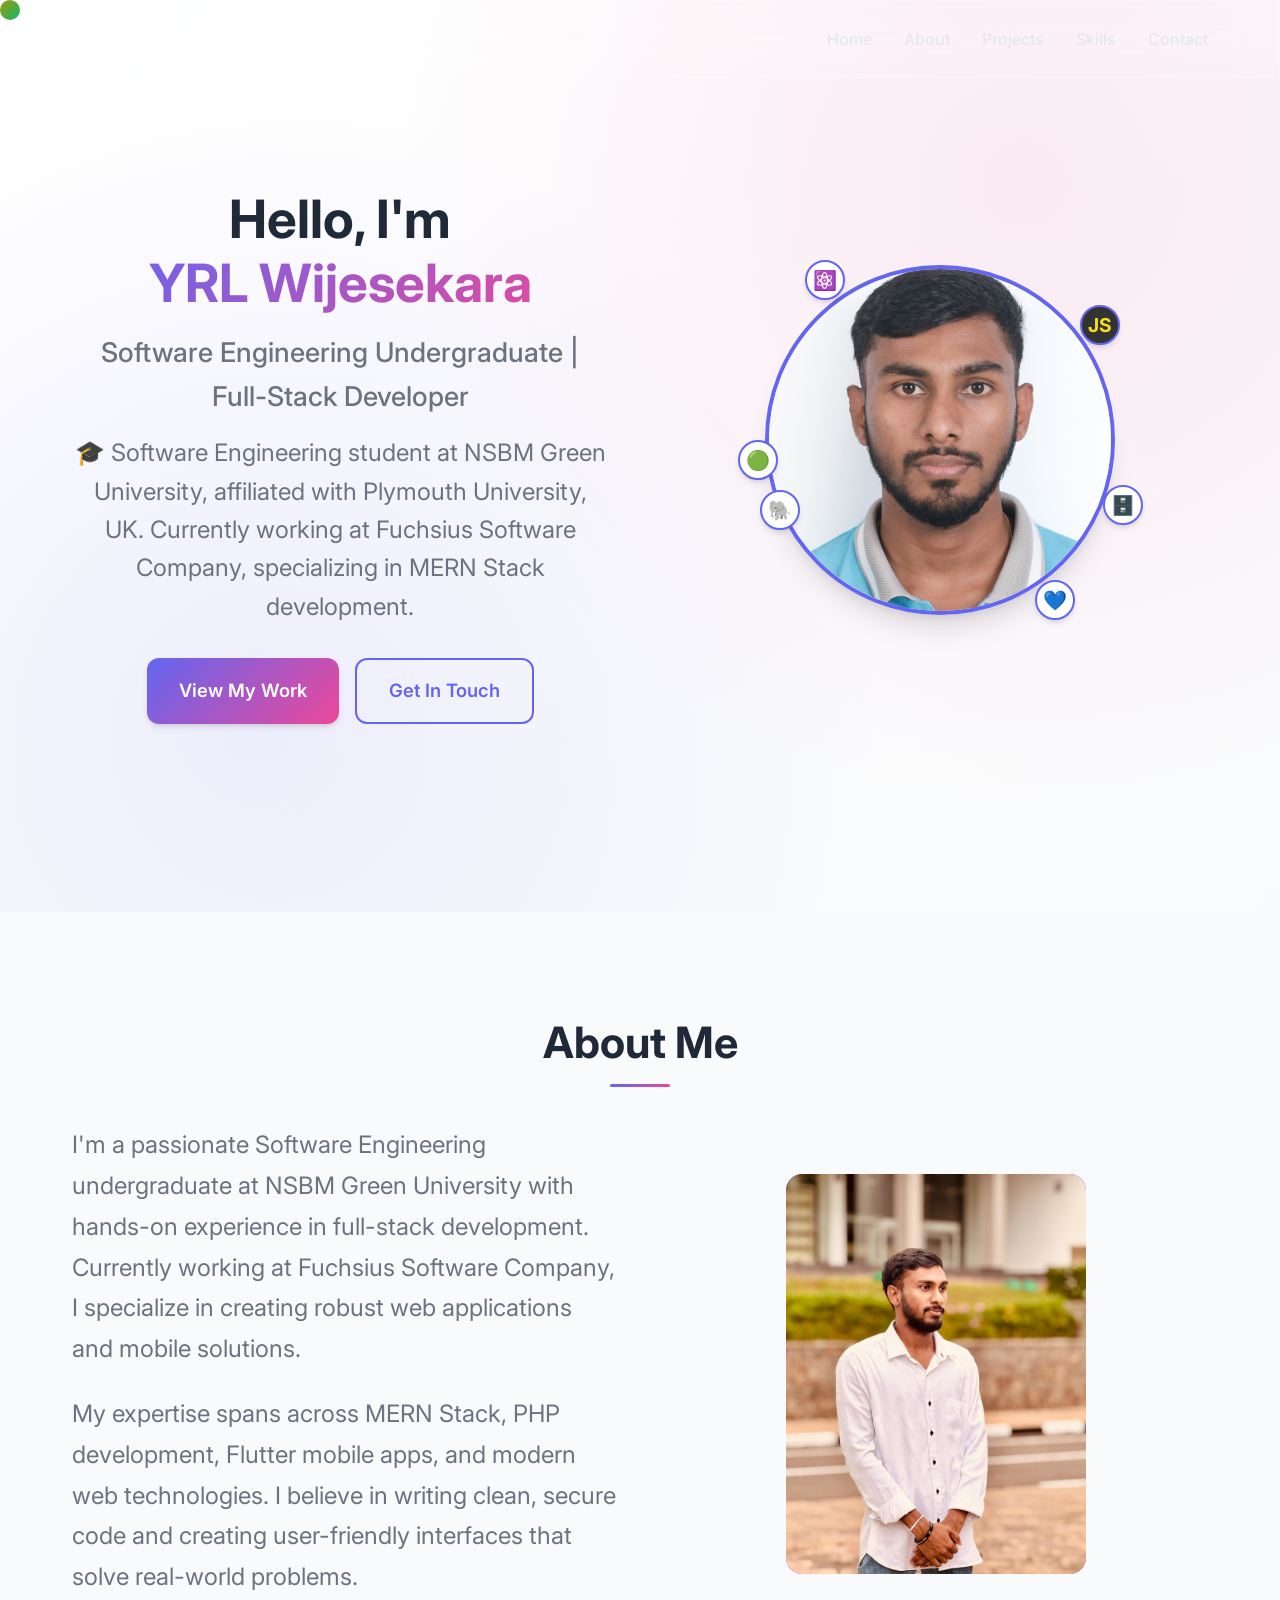
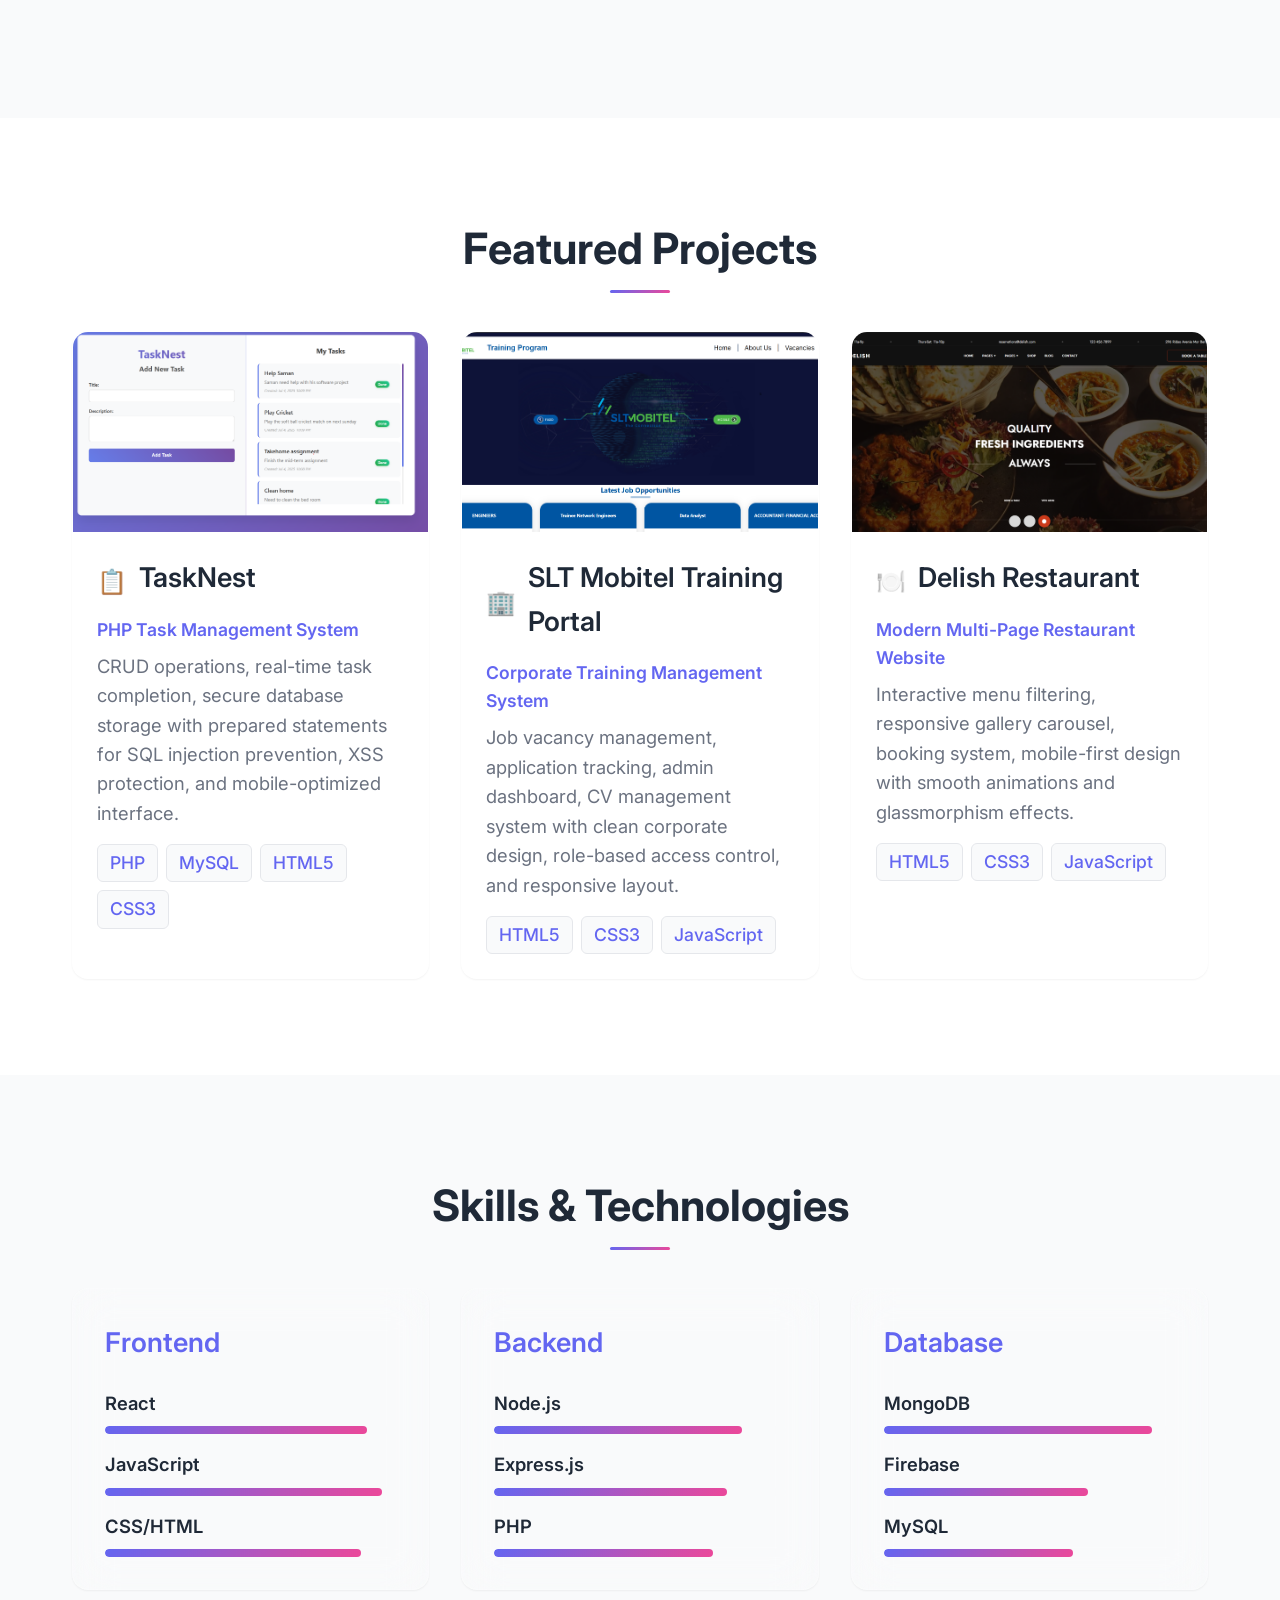
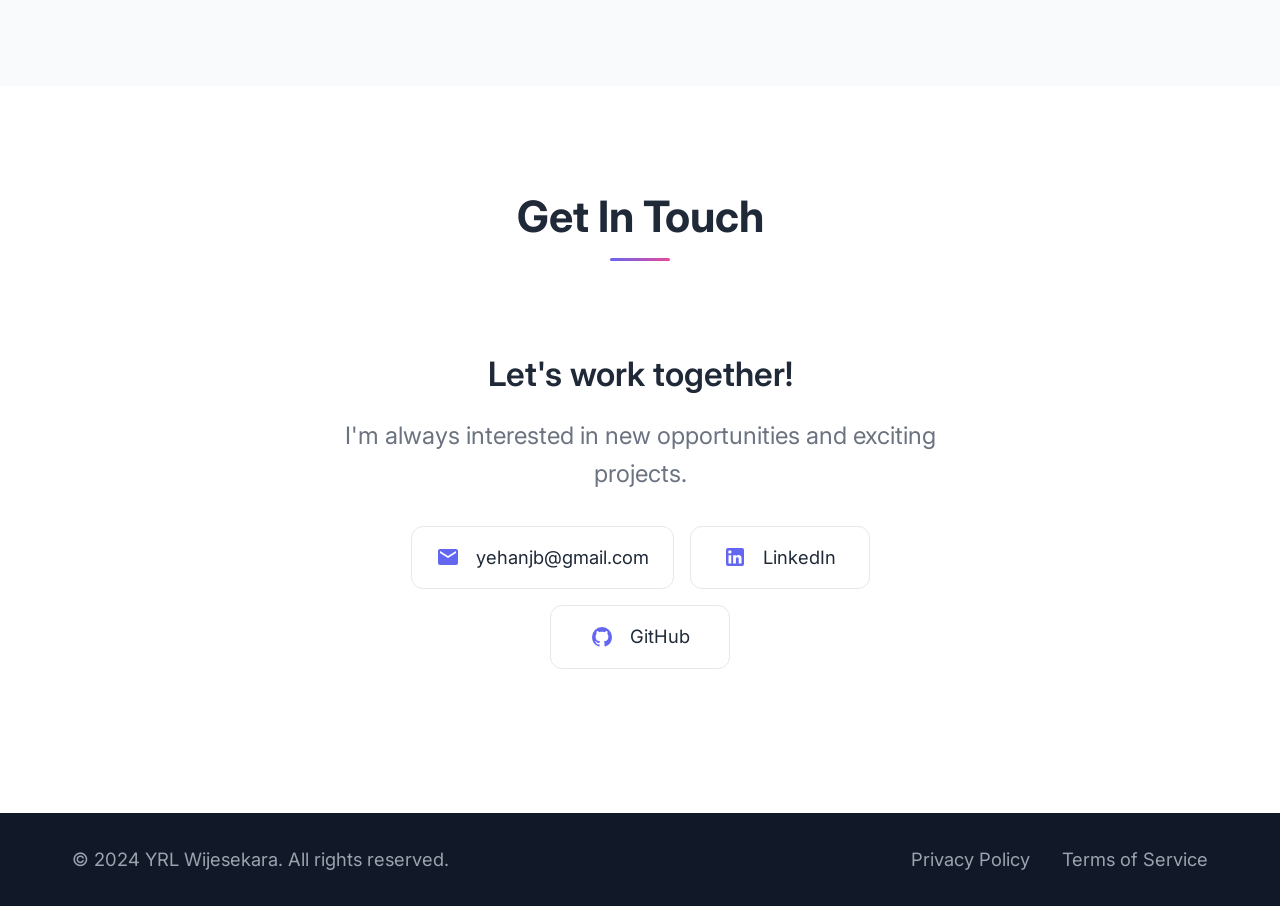
==== commit 70df6d6e: "Update skills section: remove outdated stats and replace skill names with current technologies" ====
--- a/index.html
+++ b/index.html
@@ -85,20 +85,7 @@
                             My expertise spans across MERN Stack, PHP development, Flutter mobile apps, and modern web technologies. 
                             I believe in writing clean, secure code and creating user-friendly interfaces that solve real-world problems.
                         </p>
-                        <div class="stats reveal-text">
-                            <div class="stat-item">
-                                <span class="stat-number" data-count="15">0</span>
-                                <span class="stat-label">Projects Completed</span>
-                            </div>
-                            <div class="stat-item">
-                                <span class="stat-number" data-count="2">0</span>
-                                <span class="stat-label">Years Experience</span>
-                            </div>
-                            <div class="stat-item">
-                                <span class="stat-number" data-count="10">0</span>
-                                <span class="stat-label">Technologies Mastered</span>
-                            </div>
-                        </div>
+                        
                     </div>
                     <div class="about-image">
                         <div class="image-placeholder reveal-text">
@@ -248,37 +235,37 @@
                                 </div>
                             </div>
                             <div class="skill-item">
-                                <span class="skill-name">Python</span>
+                                <span class="skill-name">Express.js</span>
                                 <div class="skill-bar">
                                     <div class="skill-progress" data-progress="80"></div>
                                 </div>
                             </div>
                             <div class="skill-item">
+                                <span class="skill-name">PHP</span>
+                                <div class="skill-bar">
+                                    <div class="skill-progress" data-progress="75"></div>
+                                </div>
+                            </div>
+                        </div>
+                    </div>
+
+                    <div class="skill-category reveal-text">
+                        <h3 class="skill-category-title">Database</h3>
+                        <div class="skill-items">
+                            <div class="skill-item">
                                 <span class="skill-name">MongoDB</span>
                                 <div class="skill-bar">
-                                    <div class="skill-progress" data-progress="75"></div>
-                                </div>
-                            </div>
-                        </div>
-                    </div>
-
-                    <div class="skill-category reveal-text">
-                        <h3 class="skill-category-title">Tools & Others</h3>
-                        <div class="skill-items">
-                            <div class="skill-item">
-                                <span class="skill-name">Git</span>
-                                <div class="skill-bar">
                                     <div class="skill-progress" data-progress="92"></div>
                                 </div>
                             </div>
                             <div class="skill-item">
-                                <span class="skill-name">Docker</span>
+                                <span class="skill-name">Firebase</span>
                                 <div class="skill-bar">
                                     <div class="skill-progress" data-progress="70"></div>
                                 </div>
                             </div>
                             <div class="skill-item">
-                                <span class="skill-name">AWS</span>
+                                <span class="skill-name">MySQL</span>
                                 <div class="skill-bar">
                                     <div class="skill-progress" data-progress="65"></div>
                                 </div>
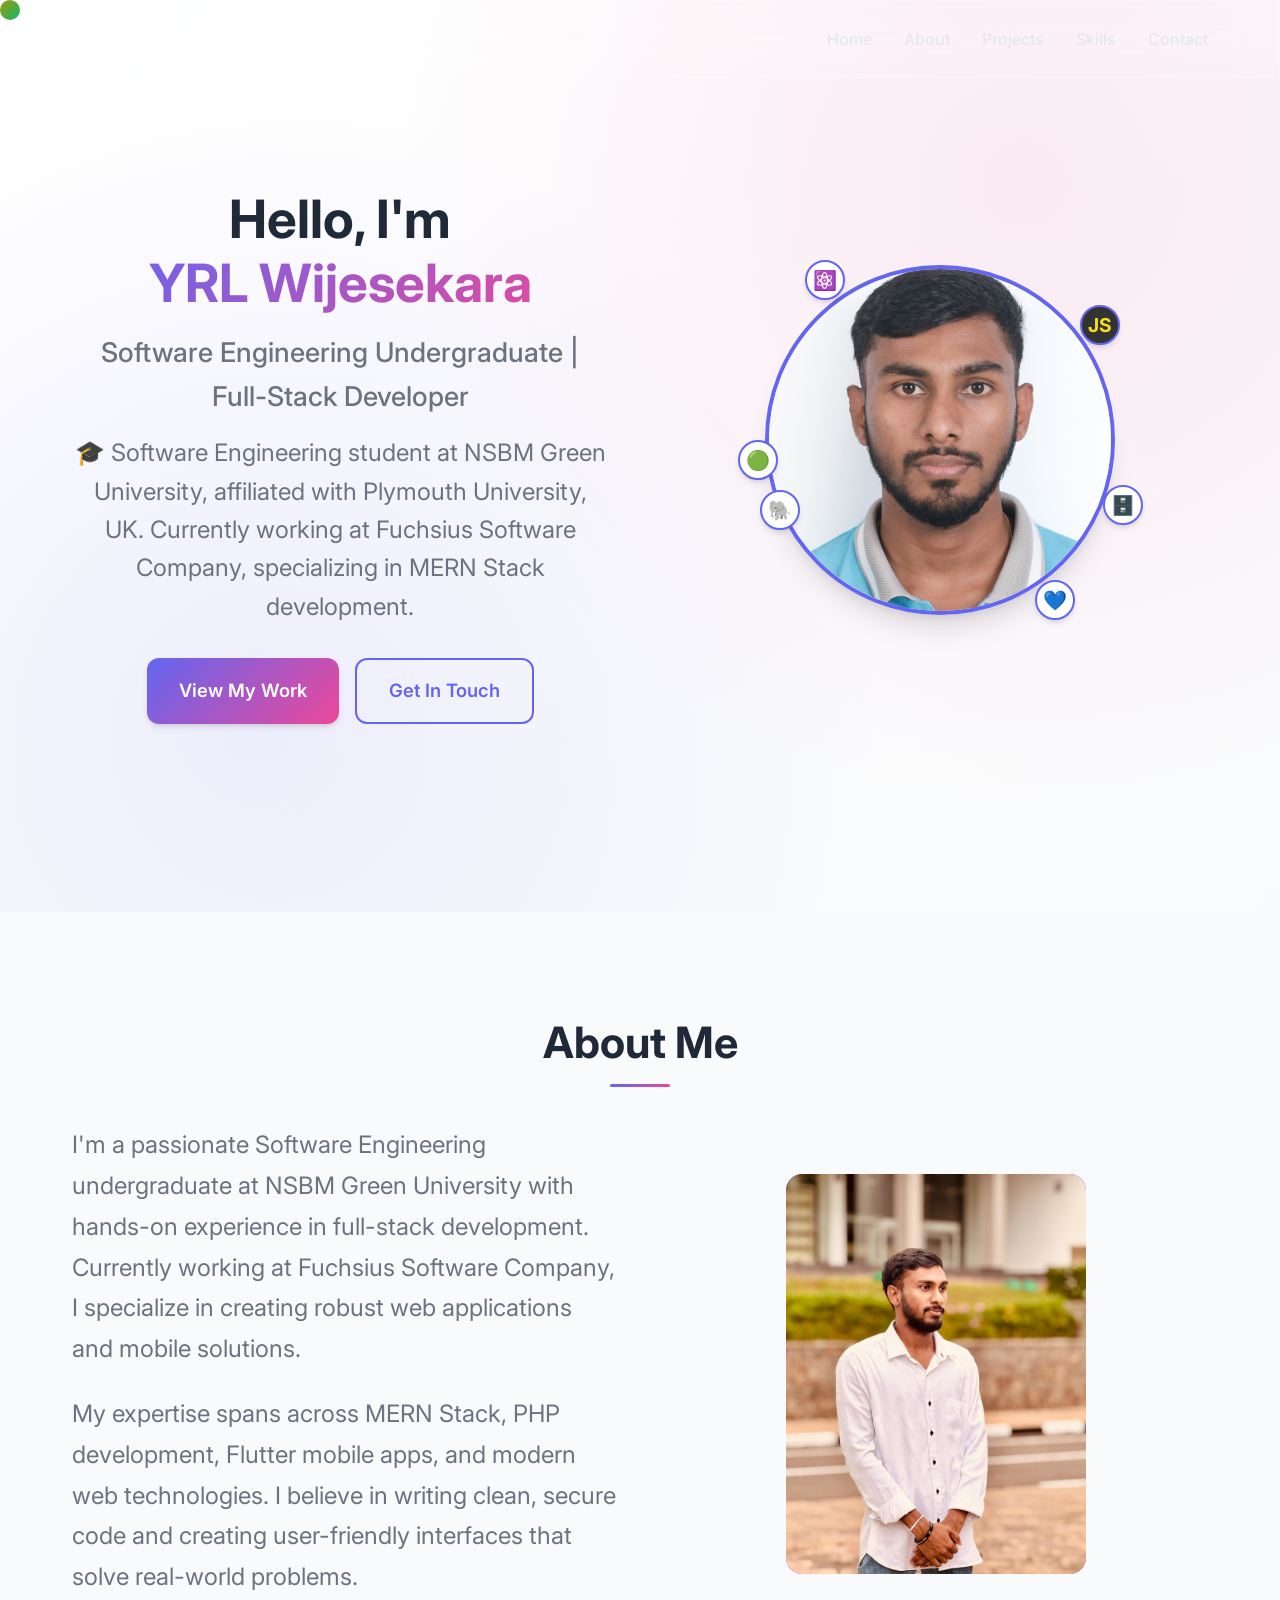
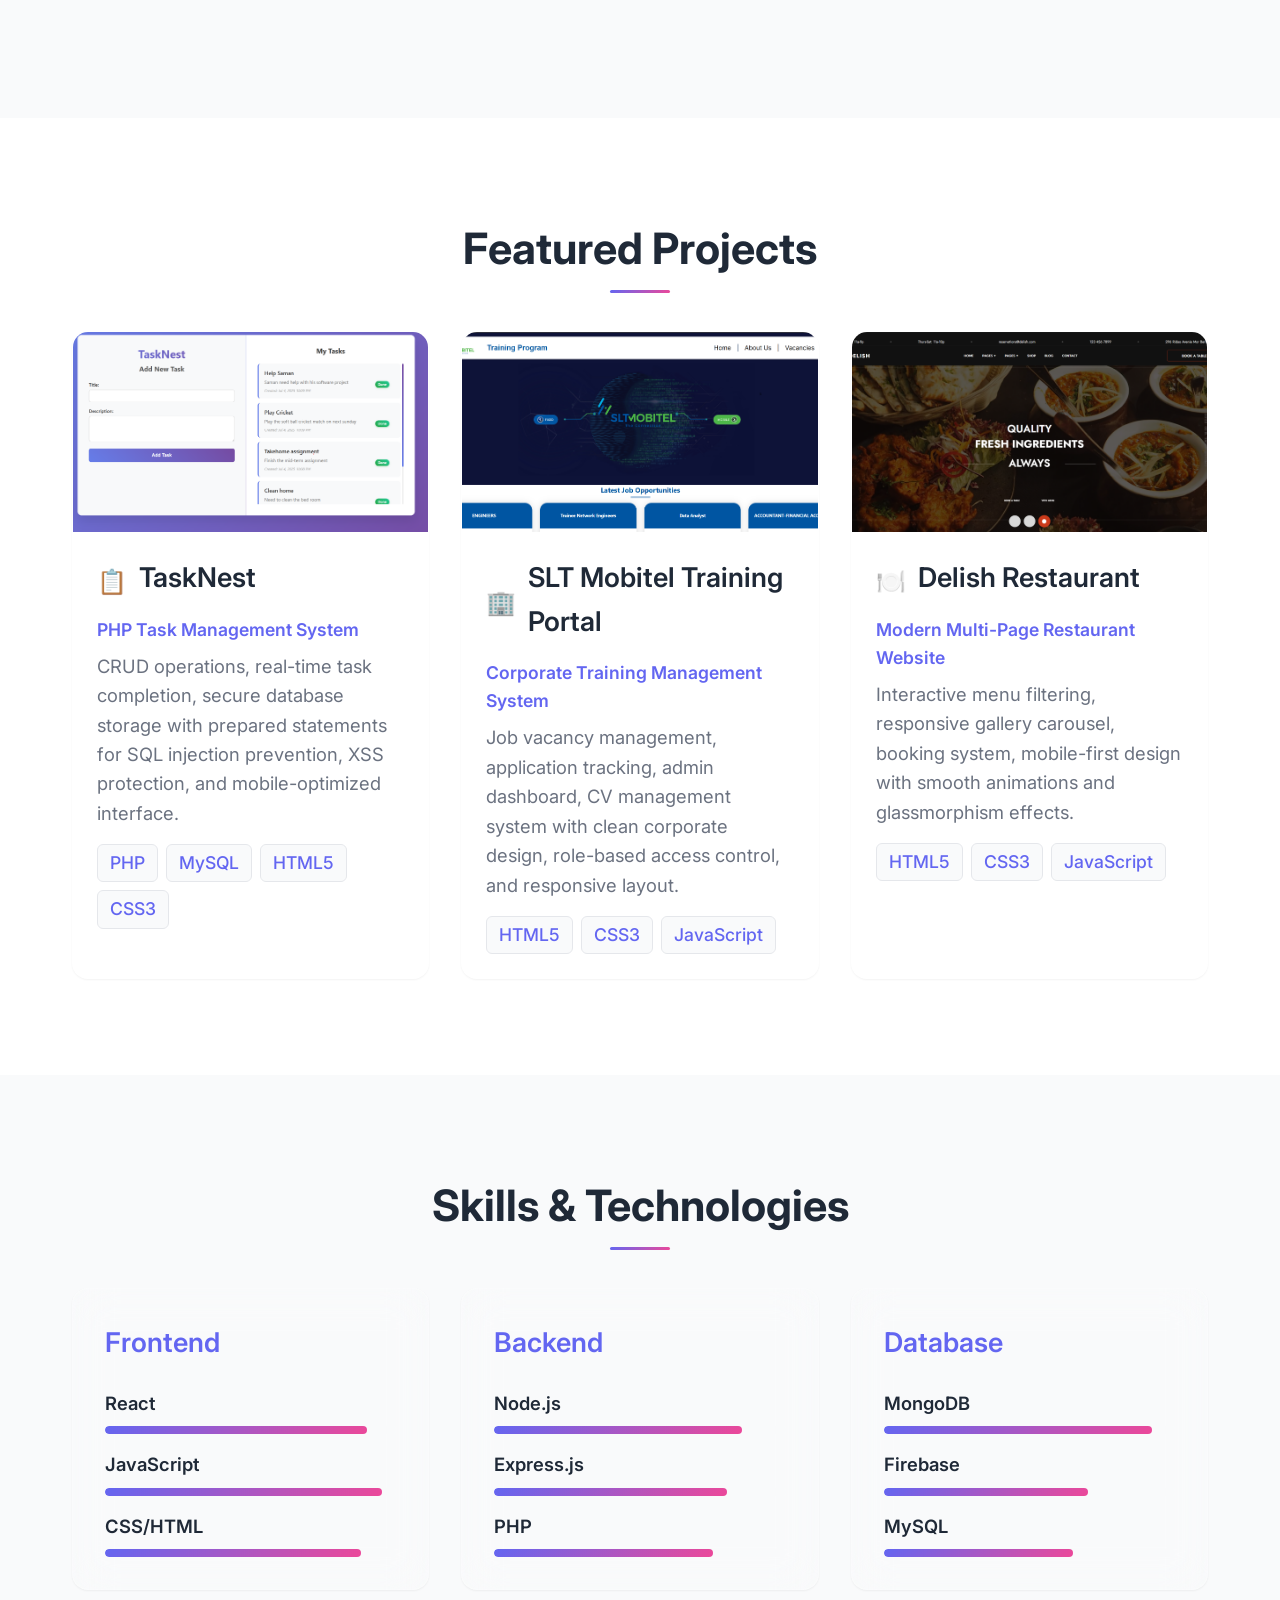
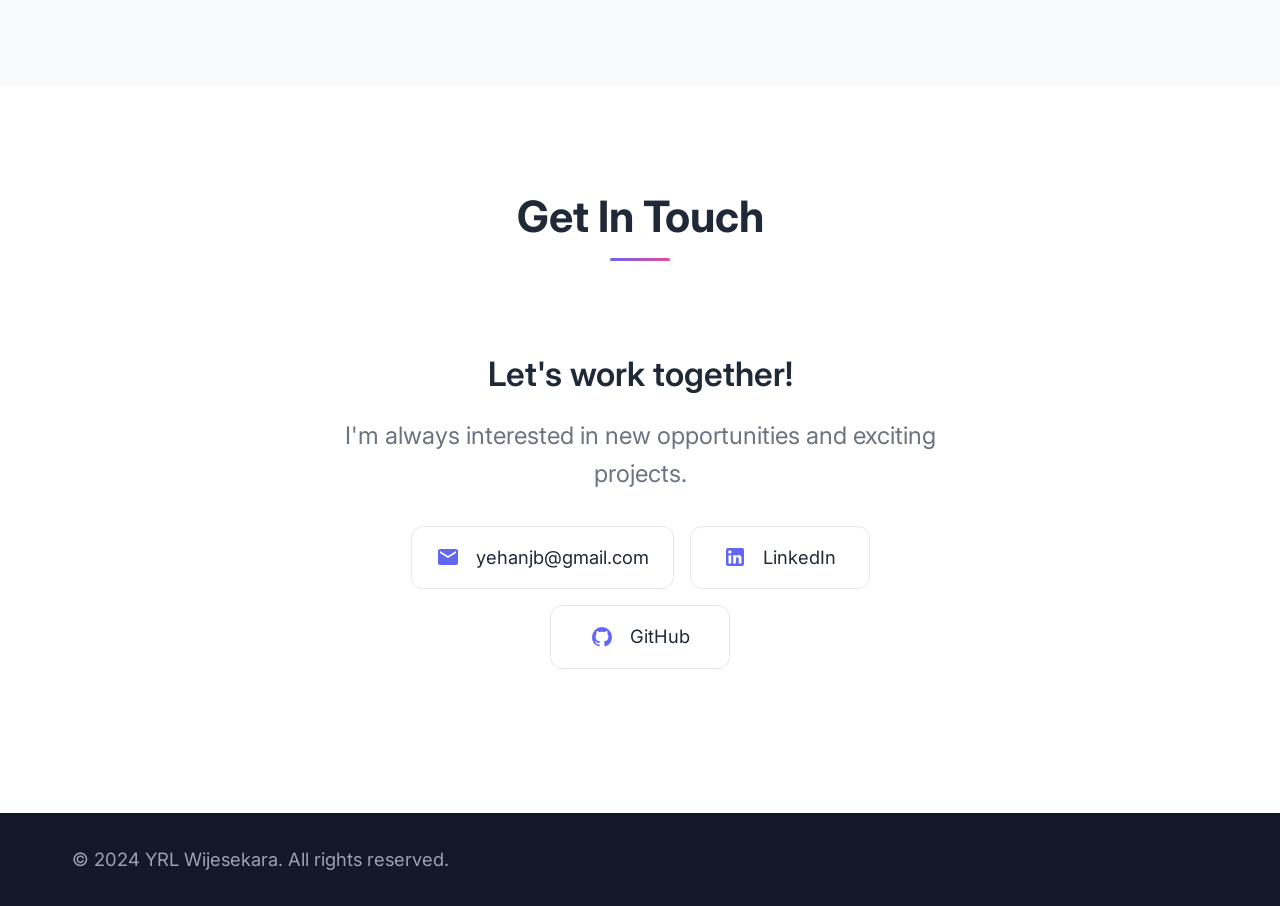
==== commit 7e5e95ba: "Remove footer links for Privacy Policy and Terms of Service" ====
--- a/index.html
+++ b/index.html
@@ -313,10 +313,7 @@
         <div class="container">
             <div class="footer-content">
                 <p>&copy; 2024 YRL Wijesekara. All rights reserved.</p>
-                <div class="footer-links">
-                    <a href="#" class="footer-link">Privacy Policy</a>
-                    <a href="#" class="footer-link">Terms of Service</a>
-                </div>
+                
             </div>
         </div>
     </footer>
